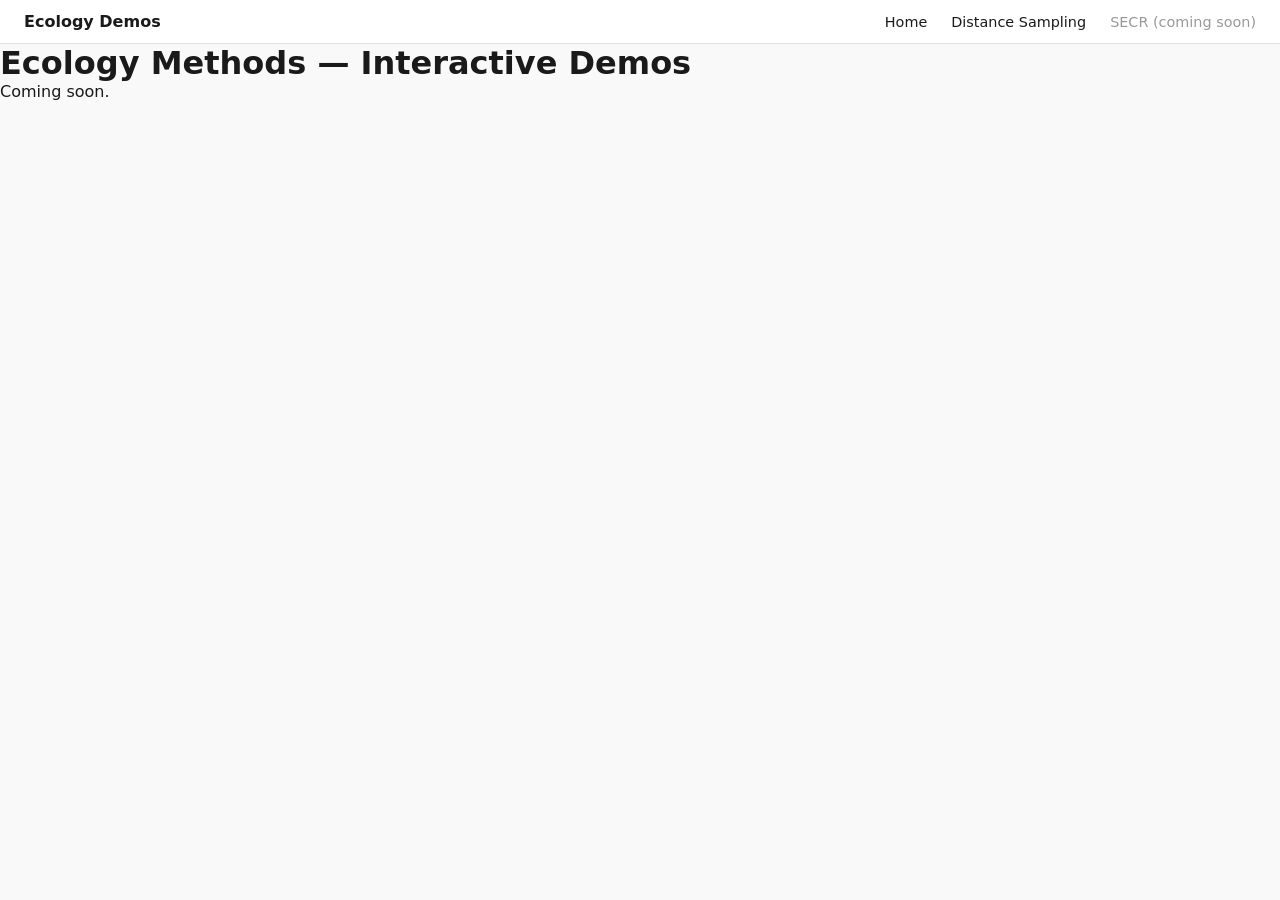
==== index.html @ f552a93b "Scaffold project structure and stub all files - index.html: landing page - ds/index.html + ds/sketch" ====
<!DOCTYPE html>
<html lang="en">
<head>
  <meta charset="UTF-8" />
  <meta name="viewport" content="width=device-width, initial-scale=1.0" />
  <title>Ecology Methods — Interactive Demos</title>
  <link rel="stylesheet" href="style.css" />
</head>
<body>

  <nav class="navbar">
    <span class="nav-title">Ecology Demos</span>
    <a href="/">Home</a>
    <a href="/ecodemos/ds/">Distance Sampling</a>
    <a href="/ecodemos/secr/" class="nav-disabled">SECR (coming soon)</a>
  </nav>

  <main>
    <!-- TODO: landing page content -->
    <!-- - plain-English description of DS and SECR -->
    <!-- - DS/SECR methodological contrast table -->
    <!-- - launch buttons for available modules -->
    <!-- - links to external resources and key papers -->
    <h1>Ecology Methods — Interactive Demos</h1>
    <p>Coming soon.</p>
  </main>

  <!-- no p5 or D3 needed on landing page -->

</body>
</html>
---- style.css ----
/* =============================================
   ecodemos — shared styles
   Used by all pages (landing + modules)
   ============================================= */

*, *::before, *::after {
  box-sizing: border-box;
  margin: 0;
  padding: 0;
}

body {
  font-family: system-ui, sans-serif;
  background: #f9f9f9;
  color: #1a1a1a;
}

/* --- Nav bar --- */
.navbar {
  display: flex;
  align-items: center;
  gap: 1.5rem;
  padding: 0.75rem 1.5rem;
  background: #fff;
  border-bottom: 1px solid #e0e0e0;
}

.nav-title {
  font-weight: 600;
  margin-right: auto;
}

.navbar a {
  text-decoration: none;
  color: #1a1a1a;
  font-size: 0.9rem;
}

.navbar a:hover {
  text-decoration: underline;
}

.nav-disabled {
  color: #999 !important;
  pointer-events: none;
}

/* --- Module layout --- */
.module-layout {
  display: grid;
  grid-template-rows: auto 1fr;
  grid-template-columns: 1fr 320px;
  grid-template-areas:
    "sim     controls"
    "analytics analytics";
  height: calc(100vh - 48px); /* full height minus navbar */
  gap: 1px;
  background: #e0e0e0; /* gap colour */
}

.pane-sim        { grid-area: sim;       background: #fff; overflow: hidden; }
.pane-controls   { grid-area: controls;  background: #fff; overflow-y: auto; padding: 1rem; }
.pane-analytics  { grid-area: analytics; background: #fff; overflow-y: auto; padding: 1rem; }

/* TODO: typography, controls, chart styles go here as we build */
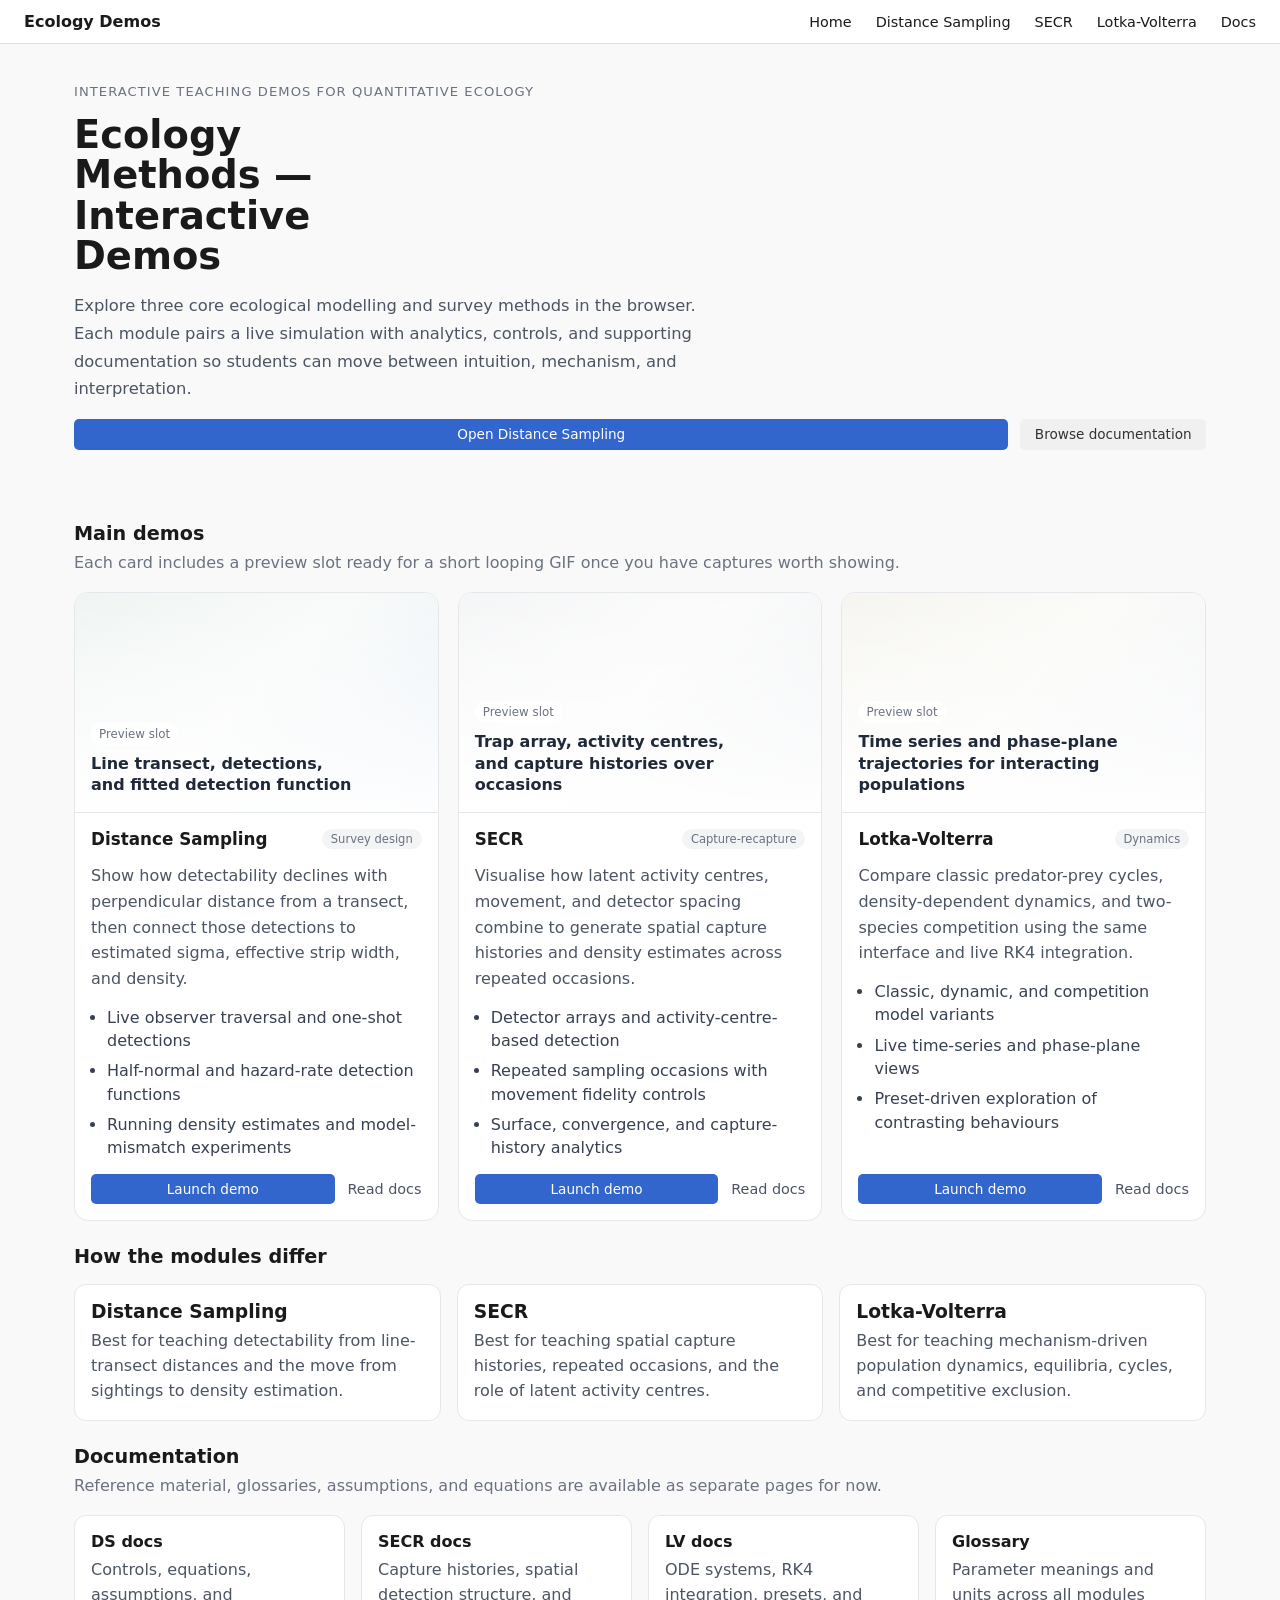
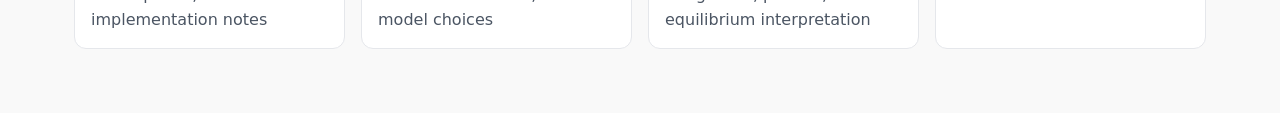
==== commit 059f7c2e: "landing page updates" ====
--- a/index.html
+++ b/index.html
@@ -10,19 +10,159 @@
 
   <nav class="navbar">
     <span class="nav-title">Ecology Demos</span>
-    <a href="/">Home</a>
+    <a href="/ecodemos/">Home</a>
     <a href="/ecodemos/ds/">Distance Sampling</a>
-    <a href="/ecodemos/secr/" class="nav-disabled">SECR (coming soon)</a>
+    <a href="/ecodemos/secr/">SECR</a>
+    <a href="/ecodemos/lv/">Lotka-Volterra</a>
+    <a href="/ecodemos/docs/">Docs</a>
   </nav>
 
-  <main>
-    <!-- TODO: landing page content -->
-    <!-- - plain-English description of DS and SECR -->
-    <!-- - DS/SECR methodological contrast table -->
-    <!-- - launch buttons for available modules -->
-    <!-- - links to external resources and key papers -->
-    <h1>Ecology Methods — Interactive Demos</h1>
-    <p>Coming soon.</p>
+  <main class="landing-page">
+    <section class="landing-hero">
+      <p class="landing-eyebrow">Interactive teaching demos for quantitative ecology</p>
+      <h1>Ecology Methods — Interactive Demos</h1>
+      <p class="landing-intro">
+        Explore three core ecological modelling and survey methods in the browser.
+        Each module pairs a live simulation with analytics, controls, and supporting documentation
+        so students can move between intuition, mechanism, and interpretation.
+      </p>
+      <div class="landing-actions">
+        <a class="btn-primary landing-button" href="/ecodemos/ds/">Open Distance Sampling</a>
+        <a class="btn-secondary landing-button" href="/ecodemos/docs/">Browse documentation</a>
+      </div>
+    </section>
+
+    <section class="landing-section">
+      <div class="landing-section-heading">
+        <h2>Main demos</h2>
+        <p>Each card includes a preview slot ready for a short looping GIF once you have captures worth showing.</p>
+      </div>
+
+      <div class="demo-grid">
+        <article class="demo-card">
+          <a class="demo-card-preview demo-card-preview--ds" href="/ecodemos/ds/" aria-label="Open Distance Sampling demo">
+            <span class="demo-card-preview-label">Preview slot</span>
+            <strong>Line transect, detections, and fitted detection function</strong>
+          </a>
+          <div class="demo-card-body">
+            <div class="demo-card-header">
+              <h3>Distance Sampling</h3>
+              <span class="demo-card-tag">Survey design</span>
+            </div>
+            <p>
+              Show how detectability declines with perpendicular distance from a transect,
+              then connect those detections to estimated sigma, effective strip width, and density.
+            </p>
+            <ul class="demo-card-points">
+              <li>Live observer traversal and one-shot detections</li>
+              <li>Half-normal and hazard-rate detection functions</li>
+              <li>Running density estimates and model-mismatch experiments</li>
+            </ul>
+            <div class="demo-card-actions">
+              <a class="btn-primary landing-button" href="/ecodemos/ds/">Launch demo</a>
+              <a class="demo-card-link" href="/ecodemos/docs/ds.md">Read docs</a>
+            </div>
+          </div>
+        </article>
+
+        <article class="demo-card">
+          <a class="demo-card-preview demo-card-preview--secr" href="/ecodemos/secr/" aria-label="Open SECR demo">
+            <span class="demo-card-preview-label">Preview slot</span>
+            <strong>Trap array, activity centres, and capture histories over occasions</strong>
+          </a>
+          <div class="demo-card-body">
+            <div class="demo-card-header">
+              <h3>SECR</h3>
+              <span class="demo-card-tag">Capture-recapture</span>
+            </div>
+            <p>
+              Visualise how latent activity centres, movement, and detector spacing combine to generate
+              spatial capture histories and density estimates across repeated occasions.
+            </p>
+            <ul class="demo-card-points">
+              <li>Detector arrays and activity-centre-based detection</li>
+              <li>Repeated sampling occasions with movement fidelity controls</li>
+              <li>Surface, convergence, and capture-history analytics</li>
+            </ul>
+            <div class="demo-card-actions">
+              <a class="btn-primary landing-button" href="/ecodemos/secr/">Launch demo</a>
+              <a class="demo-card-link" href="/ecodemos/docs/secr.md">Read docs</a>
+            </div>
+          </div>
+        </article>
+
+        <article class="demo-card">
+          <a class="demo-card-preview demo-card-preview--lv" href="/ecodemos/lv/" aria-label="Open Lotka-Volterra demo">
+            <span class="demo-card-preview-label">Preview slot</span>
+            <strong>Time series and phase-plane trajectories for interacting populations</strong>
+          </a>
+          <div class="demo-card-body">
+            <div class="demo-card-header">
+              <h3>Lotka-Volterra</h3>
+              <span class="demo-card-tag">Dynamics</span>
+            </div>
+            <p>
+              Compare classic predator-prey cycles, density-dependent dynamics, and two-species competition
+              using the same interface and live RK4 integration.
+            </p>
+            <ul class="demo-card-points">
+              <li>Classic, dynamic, and competition model variants</li>
+              <li>Live time-series and phase-plane views</li>
+              <li>Preset-driven exploration of contrasting behaviours</li>
+            </ul>
+            <div class="demo-card-actions">
+              <a class="btn-primary landing-button" href="/ecodemos/lv/">Launch demo</a>
+              <a class="demo-card-link" href="/ecodemos/docs/lv.md">Read docs</a>
+            </div>
+          </div>
+        </article>
+      </div>
+    </section>
+
+    <section class="landing-section landing-section--compact">
+      <div class="landing-section-heading">
+        <h2>How the modules differ</h2>
+      </div>
+      <div class="compare-grid" role="list">
+        <article class="compare-card" role="listitem">
+          <h3>Distance Sampling</h3>
+          <p>Best for teaching detectability from line-transect distances and the move from sightings to density estimation.</p>
+        </article>
+        <article class="compare-card" role="listitem">
+          <h3>SECR</h3>
+          <p>Best for teaching spatial capture histories, repeated occasions, and the role of latent activity centres.</p>
+        </article>
+        <article class="compare-card" role="listitem">
+          <h3>Lotka-Volterra</h3>
+          <p>Best for teaching mechanism-driven population dynamics, equilibria, cycles, and competitive exclusion.</p>
+        </article>
+      </div>
+    </section>
+
+    <section class="landing-section landing-section--compact">
+      <div class="landing-section-heading">
+        <h2>Documentation</h2>
+        <p>Reference material, glossaries, assumptions, and equations are available as separate pages for now.</p>
+      </div>
+      <div class="docs-link-row">
+        <a class="docs-link-card" href="/ecodemos/docs/ds.md">
+          <strong>DS docs</strong>
+          <span>Controls, equations, assumptions, and implementation notes</span>
+        </a>
+        <a class="docs-link-card" href="/ecodemos/docs/secr.md">
+          <strong>SECR docs</strong>
+          <span>Capture histories, spatial detection structure, and model choices</span>
+        </a>
+        <a class="docs-link-card" href="/ecodemos/docs/lv.md">
+          <strong>LV docs</strong>
+          <span>ODE systems, RK4 integration, presets, and equilibrium interpretation</span>
+        </a>
+        <a class="docs-link-card" href="/ecodemos/docs/glossary.md">
+          <strong>Glossary</strong>
+          <span>Parameter meanings and units across all modules</span>
+        </a>
+      </div>
+    </section>
   </main>
 
   <!-- no p5 or D3 needed on landing page -->
--- a/style.css
+++ b/style.css
@@ -15,6 +15,10 @@
   color: #1a1a1a;
 }
 
+a {
+  color: inherit;
+}
+
 /* --- Nav bar --- */
 .navbar {
   display: flex;
@@ -45,10 +49,241 @@
   pointer-events: none;
 }
 
+/* --- Landing page --- */
+.landing-page {
+  max-width: 1180px;
+  margin: 0 auto;
+  padding: 2.5rem 1.5rem 4rem;
+}
+
+.landing-hero {
+  display: flex;
+  flex-direction: column;
+  gap: 1rem;
+  padding: 0 0 2.5rem;
+}
+
+.landing-eyebrow {
+  font-size: 0.82rem;
+  letter-spacing: 0.08em;
+  text-transform: uppercase;
+  color: #6b7280;
+}
+
+.landing-hero h1 {
+  font-size: clamp(2.1rem, 3vw, 3.3rem);
+  line-height: 1.05;
+  max-width: 12ch;
+}
+
+.landing-intro {
+  max-width: 62ch;
+  font-size: 1.02rem;
+  line-height: 1.7;
+  color: #4b5563;
+}
+
+.landing-actions {
+  display: flex;
+  flex-wrap: wrap;
+  gap: 0.75rem;
+  align-items: center;
+}
+
+.landing-button {
+  display: inline-flex;
+  align-items: center;
+  justify-content: center;
+  text-decoration: none;
+}
+
+.landing-section {
+  padding-top: 2rem;
+}
+
+.landing-section--compact {
+  padding-top: 1.5rem;
+}
+
+.landing-section-heading {
+  display: flex;
+  flex-direction: column;
+  gap: 0.35rem;
+  margin-bottom: 1rem;
+}
+
+.landing-section-heading h2 {
+  font-size: 1.2rem;
+}
+
+.landing-section-heading p {
+  color: #6b7280;
+  line-height: 1.6;
+}
+
+.demo-grid {
+  display: grid;
+  grid-template-columns: repeat(3, minmax(0, 1fr));
+  gap: 1.2rem;
+}
+
+.demo-card {
+  display: flex;
+  flex-direction: column;
+  background: #fff;
+  border: 1px solid #e5e7eb;
+  border-radius: 14px;
+  overflow: hidden;
+  min-width: 0;
+}
+
+.demo-card-preview {
+  display: flex;
+  flex-direction: column;
+  justify-content: flex-end;
+  gap: 0.5rem;
+  min-height: 220px;
+  padding: 1rem;
+  text-decoration: none;
+  border-bottom: 1px solid #e5e7eb;
+  background-image:
+    linear-gradient(180deg, rgba(255, 255, 255, 0.1), rgba(255, 255, 255, 0.92)),
+    linear-gradient(135deg, #f5f5f5, #ececec 55%, #f7f7f7);
+}
+
+.demo-card-preview--ds {
+  background-image:
+    linear-gradient(180deg, rgba(255, 255, 255, 0.08), rgba(255, 255, 255, 0.94)),
+    linear-gradient(135deg, #edf4f1, #f8faf9 48%, #e6eef7);
+}
+
+.demo-card-preview--secr {
+  background-image:
+    linear-gradient(180deg, rgba(255, 255, 255, 0.08), rgba(255, 255, 255, 0.94)),
+    linear-gradient(135deg, #f4f5f6, #fbfbfb 48%, #eceff2);
+}
+
+.demo-card-preview--lv {
+  background-image:
+    linear-gradient(180deg, rgba(255, 255, 255, 0.08), rgba(255, 255, 255, 0.94)),
+    linear-gradient(135deg, #f5f4ef, #fafaf7 48%, #f0f2f7);
+}
+
+.demo-card-preview-label {
+  align-self: flex-start;
+  padding: 0.25rem 0.5rem;
+  border-radius: 999px;
+  background: rgba(255, 255, 255, 0.9);
+  font-size: 0.74rem;
+  color: #6b7280;
+}
+
+.demo-card-preview strong {
+  max-width: 24ch;
+  font-size: 1rem;
+  line-height: 1.35;
+  color: #1f2937;
+}
+
+.demo-card-body {
+  display: flex;
+  flex: 1;
+  flex-direction: column;
+  gap: 0.9rem;
+  padding: 1rem;
+}
+
+.demo-card-header {
+  display: flex;
+  align-items: center;
+  justify-content: space-between;
+  gap: 0.75rem;
+}
+
+.demo-card-header h3 {
+  font-size: 1.05rem;
+}
+
+.demo-card-tag {
+  padding: 0.2rem 0.55rem;
+  border-radius: 999px;
+  background: #f3f4f6;
+  font-size: 0.72rem;
+  color: #6b7280;
+  white-space: nowrap;
+}
+
+.demo-card-body p {
+  line-height: 1.6;
+  color: #4b5563;
+}
+
+.demo-card-points {
+  display: grid;
+  gap: 0.45rem;
+  padding-left: 1rem;
+  color: #374151;
+}
+
+.demo-card-points li {
+  line-height: 1.45;
+}
+
+.demo-card-actions {
+  display: flex;
+  align-items: center;
+  gap: 0.8rem;
+  margin-top: auto;
+}
+
+.demo-card-link {
+  font-size: 0.9rem;
+  color: #4b5563;
+  text-decoration: none;
+}
+
+.demo-card-link:hover {
+  text-decoration: underline;
+}
+
+.compare-grid,
+.docs-link-row {
+  display: grid;
+  grid-template-columns: repeat(3, minmax(0, 1fr));
+  gap: 1rem;
+}
+
+.docs-link-row {
+  grid-template-columns: repeat(4, minmax(0, 1fr));
+}
+
+.compare-card,
+.docs-link-card {
+  display: flex;
+  flex-direction: column;
+  gap: 0.45rem;
+  padding: 1rem;
+  background: #fff;
+  border: 1px solid #e5e7eb;
+  border-radius: 12px;
+  text-decoration: none;
+}
+
+.compare-card p,
+.docs-link-card span {
+  color: #4b5563;
+  line-height: 1.55;
+}
+
+.docs-link-card:hover {
+  border-color: #cfd5dd;
+  background: #fcfcfc;
+}
+
 /* --- Module layout --- */
 .module-layout {
   display: grid;
-  grid-template-rows: auto 1fr;
+  grid-template-rows: 40vh 1fr;
   grid-template-columns: 1fr 320px;
   grid-template-areas:
     "sim     controls"
@@ -58,8 +293,537 @@
   background: #e0e0e0; /* gap colour */
 }
 
-.pane-sim        { grid-area: sim;       background: #fff; overflow: hidden; }
+.pane-sim        { grid-area: sim;       background: #fff; overflow: hidden; position: relative; padding: 0 0.75rem; }
 .pane-controls   { grid-area: controls;  background: #fff; overflow-y: auto; padding: 1rem; }
-.pane-analytics  { grid-area: analytics; background: #fff; overflow-y: auto; padding: 1rem; }
-
-/* TODO: typography, controls, chart styles go here as we build */
+.pane-analytics  { grid-area: analytics; background: #fff; overflow: hidden; padding: 0.75rem 1rem; }
+
+/* --- Analytics panels --- */
+.analytics-panels {
+  display: flex;
+  gap: 1rem;
+  height: 100%;
+}
+
+.analytics-panel {
+  display: flex;
+  flex-direction: column;
+  min-width: 0;
+}
+
+.panel-detection-fn { flex: 2; }
+.panel-estimates    { flex: 0 0 150px; }
+.panel-dhat         { flex: 1.2; }
+
+.panel-lv-timeseries { flex: 2.1; }
+.panel-lv-estimates  { flex: 0 0 190px; }
+.panel-lv-phase      { flex: 1.2; }
+
+.lv-sim-readout {
+  position: absolute;
+  top: 0.75rem;
+  left: 1rem;
+  right: 1rem;
+  display: flex;
+  gap: 1.2rem;
+  align-items: center;
+  justify-content: flex-start;
+  font-size: 0.82rem;
+  color: #444;
+  z-index: 5;
+}
+
+.lv-sim-readout strong {
+  color: #1f1f1f;
+  font-variant-numeric: tabular-nums;
+}
+
+.lv-main-chart-wrap {
+  position: absolute;
+  top: 2.3rem;
+  left: 0.75rem;
+  right: 0.75rem;
+  bottom: 1.9rem;
+  display: flex;
+  flex-direction: column;
+  min-height: 0;
+}
+
+.lv-autopause-hint {
+  position: absolute;
+  left: 1rem;
+  right: 1rem;
+  bottom: 0.45rem;
+  font-size: 0.74rem;
+  color: #8a5a00;
+}
+
+/* LV layout: give simulation + controls more vertical room than analytics */
+.module-layout--lv {
+  grid-template-rows: minmax(430px, 62vh) minmax(220px, 1fr);
+}
+
+.module-layout--lv .pane-controls {
+  padding-top: 0.8rem;
+  padding-bottom: 0.8rem;
+}
+
+.module-layout--lv .pane-analytics {
+  padding-top: 0.55rem;
+  padding-bottom: 0.55rem;
+}
+
+.module-layout--lv .panel-lv-phase {
+  flex: 1;
+  max-width: 420px;
+}
+
+.module-layout--lv .panel-lv-estimates {
+  flex: 0 0 210px;
+}
+
+@media (max-height: 760px) {
+  .module-layout--lv {
+    grid-template-rows: minmax(360px, 58vh) minmax(200px, 1fr);
+  }
+}
+
+/* ─── SECR module overrides ─────────────────────────────────────────────────── */
+
+/*
+ * SECR layout — two zones:
+ *
+ *  TOP (viewport height, no scroll):
+ *  ┌─────────────────────────┬──────────────────┐
+ *  │                         │  controls        │ flex-grow (scrollable)
+ *  │   sim (square, full     ├──────────────────┤
+ *  │        viewport height) │  estimates       │ fixed height
+ *  └─────────────────────────┴──────────────────┘
+ *
+ *  BELOW (scroll down to view, full width):
+ *  ┌──────────────┬──────────────────────────────┐
+ *  │ surface      │  D̂ convergence (1fr)         │ fixed row height
+ *  └──────────────┴──────────────────────────────┘
+ *  ┌─────────────────────────────────────────────┐
+ *  │  capture history (full width)               │
+ *  └─────────────────────────────────────────────┘
+ */
+
+/* Single-row grid: sim left, right column fills remainder */
+.module-layout--secr {
+  grid-template-rows: 1fr;
+  grid-template-columns: calc(100vh - 48px) 1fr;
+  grid-template-areas: "sim right";
+}
+
+/* Right column: controls scrolls, estimates pinned at bottom */
+.module-layout--secr .pane-right {
+  grid-area: right;
+  display: flex;
+  flex-direction: column;
+  background: #fff;
+  overflow: hidden;
+  border-left: 1px solid #e0e0e0;
+}
+
+.module-layout--secr .pane-controls {
+  flex: 1;
+  min-height: 0;
+  overflow-y: auto;
+}
+
+/* Estimates panel — pinned below controls in the right column */
+.pane-secr-estimates {
+  flex-shrink: 0;
+  padding: 0.75rem 1rem;
+  border-top: 1px solid #e0e0e0;
+  background: #fff;
+}
+
+/* ── Analytics section (below the fold, normal document flow) ─────────────── */
+
+.secr-analytics {
+  display: flex;
+  flex-direction: column;
+  gap: 1px;
+  background: #e0e0e0; /* gap colour between panels */
+}
+
+/* D̂ convergence — full width */
+.pane-dhat {
+  display: flex;
+  flex-direction: column;
+  background: #fff;
+  padding: 0.5rem 0.75rem;
+  height: 280px;
+  overflow: hidden;
+}
+
+/* Capture history — full width, fixed height, chart scrolls in both axes */
+.pane-captures {
+  display: flex;
+  flex-direction: column;
+  background: #fff;
+  padding: 0.5rem 0.75rem;
+  height: 280px;
+}
+
+.pane-captures .chart-area {
+  overflow: auto;
+}
+
+/* Detection surface — absolute overlay in bottom-left of sim pane */
+.surface-overlay {
+  position: absolute;
+  bottom: 0.75rem;
+  left: 0.75rem;
+  width: 345px;
+  height: 375px;
+  background: rgba(255, 255, 255, 0.72);
+  border: 1px solid #d0d0dc;
+  border-radius: 6px;
+  padding: 0.4rem 0.5rem 0.3rem;
+  z-index: 10;
+  display: flex;
+  flex-direction: column;
+}
+
+.surface-overlay .chart-area {
+  flex: 1;
+  min-height: 0;
+}
+
+.panel-title {
+  font-size: 0.78rem;
+  font-weight: 600;
+  text-transform: uppercase;
+  letter-spacing: 0.05em;
+  color: #666;
+  margin-bottom: 0.15rem;
+  flex-shrink: 0;
+}
+
+.panel-subtitle {
+  font-size: 0.68rem;
+  font-weight: 400;
+  color: #bbb;
+  margin-bottom: 0.3rem;
+  flex-shrink: 0;
+}
+
+/* Advanced disclosure section */
+.controls-advanced {
+  padding-top: 0.1rem;
+}
+
+.controls-advanced-summary {
+  font-size: 0.8rem;
+  color: #888;
+  cursor: pointer;
+  list-style: none;         /* hide default triangle */
+  display: flex;
+  align-items: center;
+  gap: 0.3rem;
+  user-select: none;
+}
+
+.controls-advanced-summary::-webkit-details-marker { display: none; }
+
+.controls-advanced-summary::before {
+  content: '▸';
+  font-size: 0.7rem;
+  transition: transform 0.15s;
+}
+
+details[open] .controls-advanced-summary::before {
+  transform: rotate(90deg);
+}
+
+.controls-advanced-body {
+  margin-top: 0.6rem;
+}
+
+.chart-area {
+  flex: 1;
+  min-height: 0;  /* required for flex children to shrink */
+}
+
+/* D3 chart shared styles */
+.axis text        { font-size: 11px; fill: #555; }
+.axis path,
+.axis line        { stroke: #ccc; }
+.chart-label      { font-size: 11px; fill: #555; }
+
+/* --- Estimates strip --- */
+.estimates-list {
+  display: grid;
+  grid-template-columns: auto 1fr;
+  gap: 0.3rem 0.6rem;
+  font-size: 0.82rem;
+  align-content: start;
+}
+
+.estimates-list dt { color: #777; white-space: nowrap; }
+.estimates-list dd { font-weight: 600; font-variant-numeric: tabular-nums; }
+
+/* True value row — muted to distinguish from estimates */
+.estimates-list dt.true-row { color: #b04040; }
+.estimates-list dd.true-row { color: #b04040; font-weight: 500; }
+
+/* Input parameter rows — blue, matches theoretical curve */
+.estimates-list dt.input-row { color: #2255cc; }
+.estimates-list dd.input-row { color: #2255cc; font-weight: 500; }
+
+/* MLE / estimate rows — pink, matches MLE dashed curve */
+.estimates-list dt.mle-row { color: #cc44aa; }
+.estimates-list dd.mle-row { color: #cc44aa; font-weight: 600; }
+
+.estimates-list dt.estimate-row { color: #2a7a2a; }
+.estimates-list dd.estimate-row { color: #2a7a2a; font-weight: 600; }
+
+/* --- Controls pane --- */
+.controls-section {
+  display: flex;
+  flex-direction: column;
+  gap: 0.6rem;
+}
+
+.playback-row {
+  display: flex;
+  gap: 0.5rem;
+}
+
+.speed-row {
+  display: flex;
+  align-items: center;
+  gap: 0.5rem;
+}
+
+.control-label {
+  font-size: 0.8rem;
+  color: #777;
+  white-space: nowrap;
+}
+
+.controls-divider {
+  border-top: 1px solid #eee;
+  margin: 0.75rem 0;
+}
+
+/* Buttons */
+.btn-primary, .btn-secondary {
+  border: none;
+  border-radius: 5px;
+  padding: 0.45rem 0.9rem;
+  font-size: 0.85rem;
+  cursor: pointer;
+  font-family: inherit;
+}
+
+.btn-primary {
+  background: #3366cc;
+  color: #fff;
+  flex: 1;
+}
+
+.btn-primary:hover  { background: #2255bb; }
+
+.btn-secondary {
+  background: #f0f0f0;
+  color: #333;
+}
+
+.btn-secondary:hover { background: #e0e0e0; }
+
+/* Speed button group */
+.btn-group {
+  display: flex;
+  border: 1px solid #ddd;
+  border-radius: 5px;
+  overflow: hidden;
+}
+
+.btn-speed {
+  border: none;
+  background: #fff;
+  padding: 0.3rem 0.6rem;
+  font-size: 0.78rem;
+  cursor: pointer;
+  font-family: inherit;
+  color: #555;
+  border-right: 1px solid #ddd;
+}
+
+.btn-speed:last-child { border-right: none; }
+.btn-speed:hover      { background: #f5f5f5; }
+.btn-speed.active     { background: #3366cc; color: #fff; }
+
+.placeholder {
+  font-size: 0.85rem;
+  color: #999;
+  line-height: 1.9;
+}
+
+/* Seed controls */
+.seed-row {
+  display: flex;
+  align-items: center;
+  gap: 0.5rem;
+}
+
+.seed-input {
+  width: 68px;
+  padding: 0.3rem 0.4rem;
+  border: 1px solid #ddd;
+  border-radius: 4px;
+  font-size: 0.85rem;
+  font-family: inherit;
+  text-align: right;
+  color: #333;
+}
+
+.seed-hint {
+  font-size: 0.75rem;
+  color: #aaa;
+  margin-top: 0.2rem;
+}
+
+kbd {
+  font-size: 0.75rem;
+  background: #f0f0f0;
+  border: 1px solid #ccc;
+  border-radius: 3px;
+  padding: 1px 5px;
+}
+
+/* Remove spinner arrows from seed number input */
+.seed-input::-webkit-outer-spin-button,
+.seed-input::-webkit-inner-spin-button {
+  -webkit-appearance: none;
+  margin: 0;
+}
+.seed-input[type=number] { -moz-appearance: textfield; }
+
+/* Parameter slider rows */
+.slider-row {
+  display: flex;
+  align-items: center;
+  gap: 0.5rem;
+}
+
+/* Checkbox toggle rows */
+.checkbox-row {
+  display: flex;
+  align-items: center;
+  gap: 0.5rem;
+  cursor: pointer;
+  font-size: 0.82rem;
+  color: #444;
+  margin-bottom: 0.15rem;
+}
+
+.checkbox-row input[type="checkbox"] {
+  width: 14px;
+  height: 14px;
+  flex-shrink: 0;
+  cursor: pointer;
+}
+
+/* Detection function selector rows */
+.select-row {
+  display: flex;
+  align-items: center;
+  gap: 0.5rem;
+  margin-bottom: 0.3rem;
+}
+
+.fn-select {
+  flex: 1;
+  font-size: 0.82rem;
+  padding: 0.2rem 0.3rem;
+  border: 1px solid #ccc;
+  border-radius: 4px;
+  background: #fff;
+  cursor: pointer;
+}
+
+.mismatch-warning {
+  font-size: 0.75rem;
+  color: #b05000;
+  margin: 0.2rem 0 0;
+  padding: 0.25rem 0.4rem;
+  background: #fff8ee;
+  border-left: 3px solid #e08000;
+  border-radius: 0 3px 3px 0;
+}
+
+.slider-label {
+  min-width: 44px;
+}
+
+.param-slider {
+  flex: 1;
+  min-width: 0;
+  accent-color: #3366cc;
+  cursor: pointer;
+}
+
+.slider-value {
+  font-size: 0.78rem;
+  color: #555;
+  font-variant-numeric: tabular-nums;
+  white-space: nowrap;
+  min-width: 52px;
+  text-align: right;
+}
+
+/* Reset-to-defaults button — full width, sits at the bottom of the Advanced section */
+.btn-reset-defaults {
+  width: 100%;
+  margin-top: 0.3rem;
+  font-size: 0.8rem;
+}
+
+.checkbox-row {
+  display: flex;
+  align-items: center;
+  gap: 0.5rem;
+}
+
+.btn-clear-ghosts {
+  width: 100%;
+  margin-top: 0.3rem;
+  font-size: 0.8rem;
+}
+
+@media (max-width: 1080px) {
+  .demo-grid,
+  .compare-grid,
+  .docs-link-row {
+    grid-template-columns: repeat(2, minmax(0, 1fr));
+  }
+}
+
+@media (max-width: 720px) {
+  .navbar {
+    flex-wrap: wrap;
+    row-gap: 0.6rem;
+  }
+
+  .landing-page {
+    padding: 1.6rem 1rem 3rem;
+  }
+
+  .landing-hero h1 {
+    max-width: none;
+  }
+
+  .demo-grid,
+  .compare-grid,
+  .docs-link-row {
+    grid-template-columns: 1fr;
+  }
+
+  .demo-card-actions {
+    flex-wrap: wrap;
+  }
+}
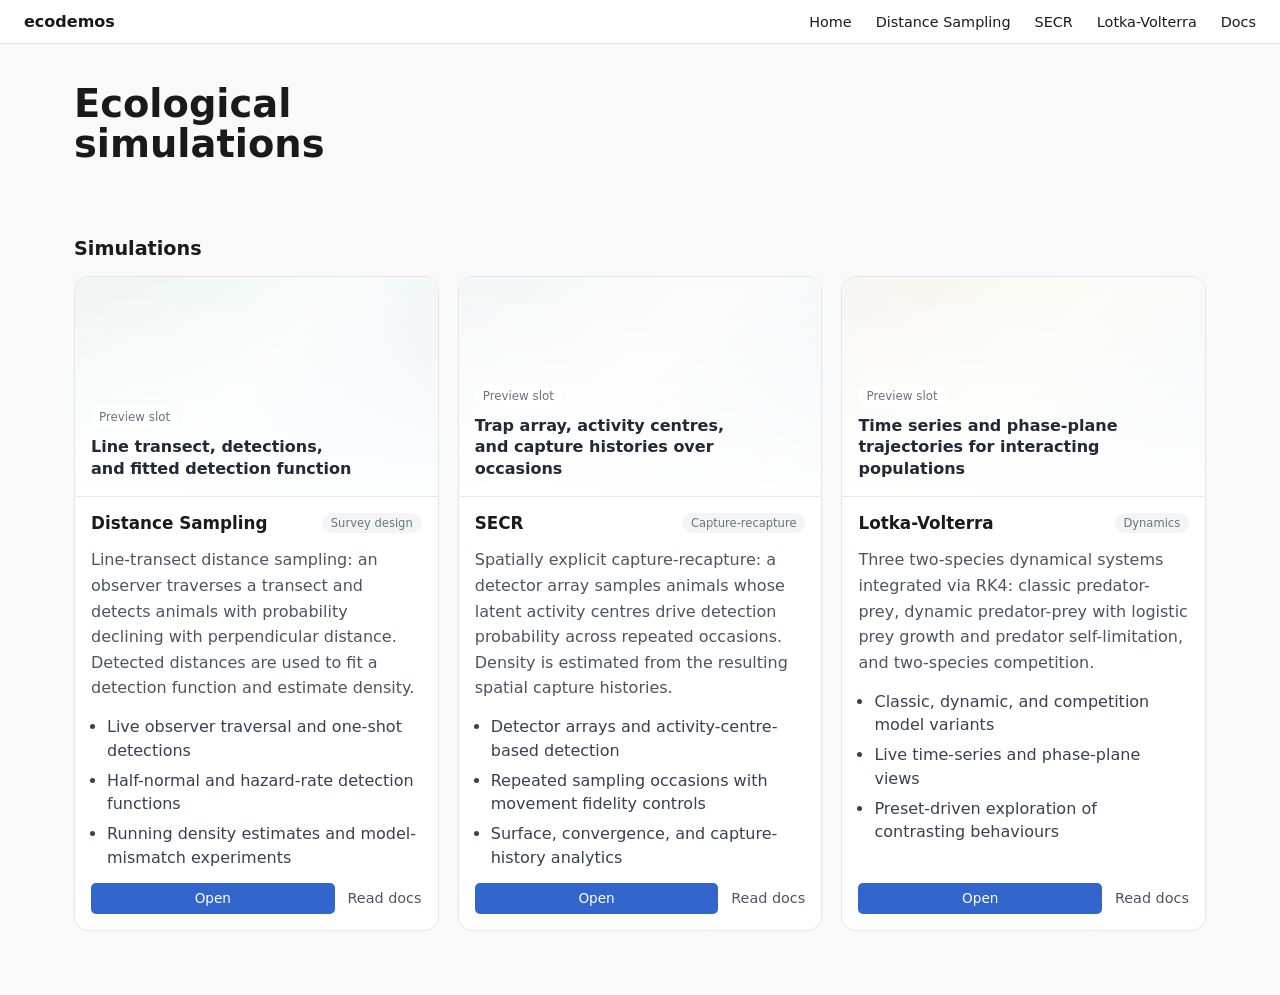
==== commit e64f7166: "switching from md to qmd (quarto)" ====
--- a/index.html
+++ b/index.html
@@ -3,13 +3,13 @@
 <head>
   <meta charset="UTF-8" />
   <meta name="viewport" content="width=device-width, initial-scale=1.0" />
-  <title>Ecology Methods — Interactive Demos</title>
+  <title>Ecological Simulations</title>
   <link rel="stylesheet" href="style.css" />
 </head>
 <body>
 
   <nav class="navbar">
-    <span class="nav-title">Ecology Demos</span>
+    <span class="nav-title">ecodemos</span>
     <a href="/ecodemos/">Home</a>
     <a href="/ecodemos/ds/">Distance Sampling</a>
     <a href="/ecodemos/secr/">SECR</a>
@@ -19,28 +19,17 @@
 
   <main class="landing-page">
     <section class="landing-hero">
-      <p class="landing-eyebrow">Interactive teaching demos for quantitative ecology</p>
-      <h1>Ecology Methods — Interactive Demos</h1>
-      <p class="landing-intro">
-        Explore three core ecological modelling and survey methods in the browser.
-        Each module pairs a live simulation with analytics, controls, and supporting documentation
-        so students can move between intuition, mechanism, and interpretation.
-      </p>
-      <div class="landing-actions">
-        <a class="btn-primary landing-button" href="/ecodemos/ds/">Open Distance Sampling</a>
-        <a class="btn-secondary landing-button" href="/ecodemos/docs/">Browse documentation</a>
-      </div>
+      <h1>Ecological simulations</h1>
     </section>
 
     <section class="landing-section">
       <div class="landing-section-heading">
-        <h2>Main demos</h2>
-        <p>Each card includes a preview slot ready for a short looping GIF once you have captures worth showing.</p>
+        <h2>Simulations</h2>
       </div>
 
       <div class="demo-grid">
         <article class="demo-card">
-          <a class="demo-card-preview demo-card-preview--ds" href="/ecodemos/ds/" aria-label="Open Distance Sampling demo">
+          <a class="demo-card-preview demo-card-preview--ds" href="/ecodemos/ds/" aria-label="Open Distance Sampling simulation">
             <span class="demo-card-preview-label">Preview slot</span>
             <strong>Line transect, detections, and fitted detection function</strong>
           </a>
@@ -50,8 +39,9 @@
               <span class="demo-card-tag">Survey design</span>
             </div>
             <p>
-              Show how detectability declines with perpendicular distance from a transect,
-              then connect those detections to estimated sigma, effective strip width, and density.
+              Line-transect distance sampling: an observer traverses a transect and detects animals
+              with probability declining with perpendicular distance. Detected distances are used to
+              fit a detection function and estimate density.
             </p>
             <ul class="demo-card-points">
               <li>Live observer traversal and one-shot detections</li>
@@ -59,14 +49,14 @@
               <li>Running density estimates and model-mismatch experiments</li>
             </ul>
             <div class="demo-card-actions">
-              <a class="btn-primary landing-button" href="/ecodemos/ds/">Launch demo</a>
-              <a class="demo-card-link" href="/ecodemos/docs/ds.md">Read docs</a>
+              <a class="btn-primary landing-button" href="/ecodemos/ds/">Open</a>
+              <a class="demo-card-link" href="/ecodemos/docs/ds.html">Read docs</a>
             </div>
           </div>
         </article>
 
         <article class="demo-card">
-          <a class="demo-card-preview demo-card-preview--secr" href="/ecodemos/secr/" aria-label="Open SECR demo">
+          <a class="demo-card-preview demo-card-preview--secr" href="/ecodemos/secr/" aria-label="Open SECR simulation">
             <span class="demo-card-preview-label">Preview slot</span>
             <strong>Trap array, activity centres, and capture histories over occasions</strong>
           </a>
@@ -76,8 +66,9 @@
               <span class="demo-card-tag">Capture-recapture</span>
             </div>
             <p>
-              Visualise how latent activity centres, movement, and detector spacing combine to generate
-              spatial capture histories and density estimates across repeated occasions.
+              Spatially explicit capture-recapture: a detector array samples animals whose latent
+              activity centres drive detection probability across repeated occasions. Density is
+              estimated from the resulting spatial capture histories.
             </p>
             <ul class="demo-card-points">
               <li>Detector arrays and activity-centre-based detection</li>
@@ -85,14 +76,14 @@
               <li>Surface, convergence, and capture-history analytics</li>
             </ul>
             <div class="demo-card-actions">
-              <a class="btn-primary landing-button" href="/ecodemos/secr/">Launch demo</a>
-              <a class="demo-card-link" href="/ecodemos/docs/secr.md">Read docs</a>
+              <a class="btn-primary landing-button" href="/ecodemos/secr/">Open</a>
+              <a class="demo-card-link" href="/ecodemos/docs/secr.html">Read docs</a>
             </div>
           </div>
         </article>
 
         <article class="demo-card">
-          <a class="demo-card-preview demo-card-preview--lv" href="/ecodemos/lv/" aria-label="Open Lotka-Volterra demo">
+          <a class="demo-card-preview demo-card-preview--lv" href="/ecodemos/lv/" aria-label="Open Lotka-Volterra simulation">
             <span class="demo-card-preview-label">Preview slot</span>
             <strong>Time series and phase-plane trajectories for interacting populations</strong>
           </a>
@@ -102,8 +93,9 @@
               <span class="demo-card-tag">Dynamics</span>
             </div>
             <p>
-              Compare classic predator-prey cycles, density-dependent dynamics, and two-species competition
-              using the same interface and live RK4 integration.
+              Three two-species dynamical systems integrated via RK4: classic predator-prey,
+              dynamic predator-prey with logistic prey growth and predator self-limitation,
+              and two-species competition.
             </p>
             <ul class="demo-card-points">
               <li>Classic, dynamic, and competition model variants</li>
@@ -111,56 +103,11 @@
               <li>Preset-driven exploration of contrasting behaviours</li>
             </ul>
             <div class="demo-card-actions">
-              <a class="btn-primary landing-button" href="/ecodemos/lv/">Launch demo</a>
-              <a class="demo-card-link" href="/ecodemos/docs/lv.md">Read docs</a>
+              <a class="btn-primary landing-button" href="/ecodemos/lv/">Open</a>
+              <a class="demo-card-link" href="/ecodemos/docs/lv.html">Read docs</a>
             </div>
           </div>
         </article>
-      </div>
-    </section>
-
-    <section class="landing-section landing-section--compact">
-      <div class="landing-section-heading">
-        <h2>How the modules differ</h2>
-      </div>
-      <div class="compare-grid" role="list">
-        <article class="compare-card" role="listitem">
-          <h3>Distance Sampling</h3>
-          <p>Best for teaching detectability from line-transect distances and the move from sightings to density estimation.</p>
-        </article>
-        <article class="compare-card" role="listitem">
-          <h3>SECR</h3>
-          <p>Best for teaching spatial capture histories, repeated occasions, and the role of latent activity centres.</p>
-        </article>
-        <article class="compare-card" role="listitem">
-          <h3>Lotka-Volterra</h3>
-          <p>Best for teaching mechanism-driven population dynamics, equilibria, cycles, and competitive exclusion.</p>
-        </article>
-      </div>
-    </section>
-
-    <section class="landing-section landing-section--compact">
-      <div class="landing-section-heading">
-        <h2>Documentation</h2>
-        <p>Reference material, glossaries, assumptions, and equations are available as separate pages for now.</p>
-      </div>
-      <div class="docs-link-row">
-        <a class="docs-link-card" href="/ecodemos/docs/ds.md">
-          <strong>DS docs</strong>
-          <span>Controls, equations, assumptions, and implementation notes</span>
-        </a>
-        <a class="docs-link-card" href="/ecodemos/docs/secr.md">
-          <strong>SECR docs</strong>
-          <span>Capture histories, spatial detection structure, and model choices</span>
-        </a>
-        <a class="docs-link-card" href="/ecodemos/docs/lv.md">
-          <strong>LV docs</strong>
-          <span>ODE systems, RK4 integration, presets, and equilibrium interpretation</span>
-        </a>
-        <a class="docs-link-card" href="/ecodemos/docs/glossary.md">
-          <strong>Glossary</strong>
-          <span>Parameter meanings and units across all modules</span>
-        </a>
       </div>
     </section>
   </main>
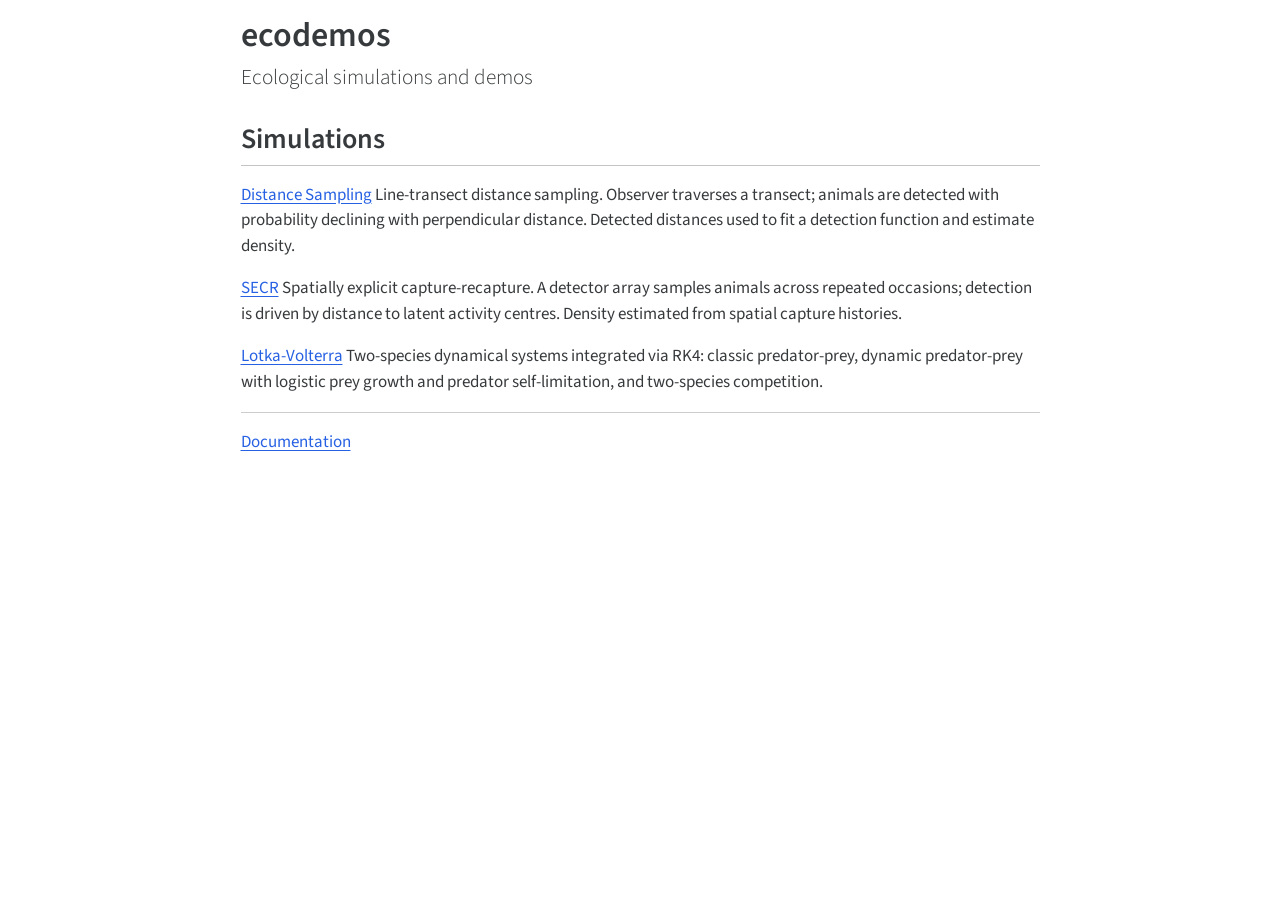
==== commit 7e2ff44c: "documentation update" ====
--- a/index.html
+++ b/index.html
@@ -1,118 +1,499 @@
 <!DOCTYPE html>
-<html lang="en">
-<head>
-  <meta charset="UTF-8" />
-  <meta name="viewport" content="width=device-width, initial-scale=1.0" />
-  <title>Ecological Simulations</title>
-  <link rel="stylesheet" href="style.css" />
+<html xmlns="http://www.w3.org/1999/xhtml" lang="en" xml:lang="en"><head>
+
+<meta charset="utf-8">
+<meta name="generator" content="quarto-1.6.40">
+
+<meta name="viewport" content="width=device-width, initial-scale=1.0, user-scalable=yes">
+
+
+<title>ecodemos</title>
+<style>
+code{white-space: pre-wrap;}
+span.smallcaps{font-variant: small-caps;}
+div.columns{display: flex; gap: min(4vw, 1.5em);}
+div.column{flex: auto; overflow-x: auto;}
+div.hanging-indent{margin-left: 1.5em; text-indent: -1.5em;}
+ul.task-list{list-style: none;}
+ul.task-list li input[type="checkbox"] {
+  width: 0.8em;
+  margin: 0 0.8em 0.2em -1em; /* quarto-specific, see https://github.com/quarto-dev/quarto-cli/issues/4556 */ 
+  vertical-align: middle;
+}
+</style>
+
+
+<script src="index_files/libs/clipboard/clipboard.min.js"></script>
+<script src="index_files/libs/quarto-html/quarto.js"></script>
+<script src="index_files/libs/quarto-html/popper.min.js"></script>
+<script src="index_files/libs/quarto-html/tippy.umd.min.js"></script>
+<script src="index_files/libs/quarto-html/anchor.min.js"></script>
+<link href="index_files/libs/quarto-html/tippy.css" rel="stylesheet">
+<link href="index_files/libs/quarto-html/quarto-syntax-highlighting-549806ee2085284f45b00abea8c6df48.css" rel="stylesheet" id="quarto-text-highlighting-styles">
+<script src="index_files/libs/bootstrap/bootstrap.min.js"></script>
+<link href="index_files/libs/bootstrap/bootstrap-icons.css" rel="stylesheet">
+<link href="index_files/libs/bootstrap/bootstrap-81e35ebdb4125010edbabe6010586085.min.css" rel="stylesheet" append-hash="true" id="quarto-bootstrap" data-mode="light">
+
+
 </head>
-<body>
-
-  <nav class="navbar">
-    <span class="nav-title">ecodemos</span>
-    <a href="/ecodemos/">Home</a>
-    <a href="/ecodemos/ds/">Distance Sampling</a>
-    <a href="/ecodemos/secr/">SECR</a>
-    <a href="/ecodemos/lv/">Lotka-Volterra</a>
-    <a href="/ecodemos/docs/">Docs</a>
-  </nav>
-
-  <main class="landing-page">
-    <section class="landing-hero">
-      <h1>Ecological simulations</h1>
-    </section>
-
-    <section class="landing-section">
-      <div class="landing-section-heading">
-        <h2>Simulations</h2>
-      </div>
-
-      <div class="demo-grid">
-        <article class="demo-card">
-          <a class="demo-card-preview demo-card-preview--ds" href="/ecodemos/ds/" aria-label="Open Distance Sampling simulation">
-            <span class="demo-card-preview-label">Preview slot</span>
-            <strong>Line transect, detections, and fitted detection function</strong>
-          </a>
-          <div class="demo-card-body">
-            <div class="demo-card-header">
-              <h3>Distance Sampling</h3>
-              <span class="demo-card-tag">Survey design</span>
-            </div>
-            <p>
-              Line-transect distance sampling: an observer traverses a transect and detects animals
-              with probability declining with perpendicular distance. Detected distances are used to
-              fit a detection function and estimate density.
-            </p>
-            <ul class="demo-card-points">
-              <li>Live observer traversal and one-shot detections</li>
-              <li>Half-normal and hazard-rate detection functions</li>
-              <li>Running density estimates and model-mismatch experiments</li>
-            </ul>
-            <div class="demo-card-actions">
-              <a class="btn-primary landing-button" href="/ecodemos/ds/">Open</a>
-              <a class="demo-card-link" href="/ecodemos/docs/ds.html">Read docs</a>
-            </div>
-          </div>
-        </article>
-
-        <article class="demo-card">
-          <a class="demo-card-preview demo-card-preview--secr" href="/ecodemos/secr/" aria-label="Open SECR simulation">
-            <span class="demo-card-preview-label">Preview slot</span>
-            <strong>Trap array, activity centres, and capture histories over occasions</strong>
-          </a>
-          <div class="demo-card-body">
-            <div class="demo-card-header">
-              <h3>SECR</h3>
-              <span class="demo-card-tag">Capture-recapture</span>
-            </div>
-            <p>
-              Spatially explicit capture-recapture: a detector array samples animals whose latent
-              activity centres drive detection probability across repeated occasions. Density is
-              estimated from the resulting spatial capture histories.
-            </p>
-            <ul class="demo-card-points">
-              <li>Detector arrays and activity-centre-based detection</li>
-              <li>Repeated sampling occasions with movement fidelity controls</li>
-              <li>Surface, convergence, and capture-history analytics</li>
-            </ul>
-            <div class="demo-card-actions">
-              <a class="btn-primary landing-button" href="/ecodemos/secr/">Open</a>
-              <a class="demo-card-link" href="/ecodemos/docs/secr.html">Read docs</a>
-            </div>
-          </div>
-        </article>
-
-        <article class="demo-card">
-          <a class="demo-card-preview demo-card-preview--lv" href="/ecodemos/lv/" aria-label="Open Lotka-Volterra simulation">
-            <span class="demo-card-preview-label">Preview slot</span>
-            <strong>Time series and phase-plane trajectories for interacting populations</strong>
-          </a>
-          <div class="demo-card-body">
-            <div class="demo-card-header">
-              <h3>Lotka-Volterra</h3>
-              <span class="demo-card-tag">Dynamics</span>
-            </div>
-            <p>
-              Three two-species dynamical systems integrated via RK4: classic predator-prey,
-              dynamic predator-prey with logistic prey growth and predator self-limitation,
-              and two-species competition.
-            </p>
-            <ul class="demo-card-points">
-              <li>Classic, dynamic, and competition model variants</li>
-              <li>Live time-series and phase-plane views</li>
-              <li>Preset-driven exploration of contrasting behaviours</li>
-            </ul>
-            <div class="demo-card-actions">
-              <a class="btn-primary landing-button" href="/ecodemos/lv/">Open</a>
-              <a class="demo-card-link" href="/ecodemos/docs/lv.html">Read docs</a>
-            </div>
-          </div>
-        </article>
-      </div>
-    </section>
-  </main>
-
-  <!-- no p5 or D3 needed on landing page -->
-
-</body>
-</html>
+
+<body class="fullcontent">
+
+<div id="quarto-content" class="page-columns page-rows-contents page-layout-article">
+
+<main class="content" id="quarto-document-content">
+
+<header id="title-block-header" class="quarto-title-block default">
+<div class="quarto-title">
+<h1 class="title">ecodemos</h1>
+<p class="subtitle lead">Ecological simulations and demos</p>
+</div>
+
+
+
+<div class="quarto-title-meta">
+
+    
+  
+    
+  </div>
+  
+
+
+</header>
+
+
+<section id="simulations" class="level2">
+<h2 class="anchored" data-anchor-id="simulations">Simulations</h2>
+<p><strong><a href="./ecodemos/ds/">Distance Sampling</a></strong> Line-transect distance sampling. Observer traverses a transect; animals are detected with probability declining with perpendicular distance. Detected distances used to fit a detection function and estimate density.</p>
+<p><strong><a href="./ecodemos/secr/">SECR</a></strong> Spatially explicit capture-recapture. A detector array samples animals across repeated occasions; detection is driven by distance to latent activity centres. Density estimated from spatial capture histories.</p>
+<p><strong><a href="./ecodemos/lv/">Lotka-Volterra</a></strong> Two-species dynamical systems integrated via RK4: classic predator-prey, dynamic predator-prey with logistic prey growth and predator self-limitation, and two-species competition.</p>
+<hr>
+<p><a href="./ecodemos/docs/">Documentation</a></p>
+</section>
+
+</main>
+<!-- /main column -->
+<script id="quarto-html-after-body" type="application/javascript">
+window.document.addEventListener("DOMContentLoaded", function (event) {
+  const toggleBodyColorMode = (bsSheetEl) => {
+    const mode = bsSheetEl.getAttribute("data-mode");
+    const bodyEl = window.document.querySelector("body");
+    if (mode === "dark") {
+      bodyEl.classList.add("quarto-dark");
+      bodyEl.classList.remove("quarto-light");
+    } else {
+      bodyEl.classList.add("quarto-light");
+      bodyEl.classList.remove("quarto-dark");
+    }
+  }
+  const toggleBodyColorPrimary = () => {
+    const bsSheetEl = window.document.querySelector("link#quarto-bootstrap");
+    if (bsSheetEl) {
+      toggleBodyColorMode(bsSheetEl);
+    }
+  }
+  toggleBodyColorPrimary();  
+  const icon = "";
+  const anchorJS = new window.AnchorJS();
+  anchorJS.options = {
+    placement: 'right',
+    icon: icon
+  };
+  anchorJS.add('.anchored');
+  const isCodeAnnotation = (el) => {
+    for (const clz of el.classList) {
+      if (clz.startsWith('code-annotation-')) {                     
+        return true;
+      }
+    }
+    return false;
+  }
+  const onCopySuccess = function(e) {
+    // button target
+    const button = e.trigger;
+    // don't keep focus
+    button.blur();
+    // flash "checked"
+    button.classList.add('code-copy-button-checked');
+    var currentTitle = button.getAttribute("title");
+    button.setAttribute("title", "Copied!");
+    let tooltip;
+    if (window.bootstrap) {
+      button.setAttribute("data-bs-toggle", "tooltip");
+      button.setAttribute("data-bs-placement", "left");
+      button.setAttribute("data-bs-title", "Copied!");
+      tooltip = new bootstrap.Tooltip(button, 
+        { trigger: "manual", 
+          customClass: "code-copy-button-tooltip",
+          offset: [0, -8]});
+      tooltip.show();    
+    }
+    setTimeout(function() {
+      if (tooltip) {
+        tooltip.hide();
+        button.removeAttribute("data-bs-title");
+        button.removeAttribute("data-bs-toggle");
+        button.removeAttribute("data-bs-placement");
+      }
+      button.setAttribute("title", currentTitle);
+      button.classList.remove('code-copy-button-checked');
+    }, 1000);
+    // clear code selection
+    e.clearSelection();
+  }
+  const getTextToCopy = function(trigger) {
+      const codeEl = trigger.previousElementSibling.cloneNode(true);
+      for (const childEl of codeEl.children) {
+        if (isCodeAnnotation(childEl)) {
+          childEl.remove();
+        }
+      }
+      return codeEl.innerText;
+  }
+  const clipboard = new window.ClipboardJS('.code-copy-button:not([data-in-quarto-modal])', {
+    text: getTextToCopy
+  });
+  clipboard.on('success', onCopySuccess);
+  if (window.document.getElementById('quarto-embedded-source-code-modal')) {
+    const clipboardModal = new window.ClipboardJS('.code-copy-button[data-in-quarto-modal]', {
+      text: getTextToCopy,
+      container: window.document.getElementById('quarto-embedded-source-code-modal')
+    });
+    clipboardModal.on('success', onCopySuccess);
+  }
+    var localhostRegex = new RegExp(/^(?:http|https):\/\/localhost\:?[0-9]*\//);
+    var mailtoRegex = new RegExp(/^mailto:/);
+      var filterRegex = new RegExp('/' + window.location.host + '/');
+    var isInternal = (href) => {
+        return filterRegex.test(href) || localhostRegex.test(href) || mailtoRegex.test(href);
+    }
+    // Inspect non-navigation links and adorn them if external
+ 	var links = window.document.querySelectorAll('a[href]:not(.nav-link):not(.navbar-brand):not(.toc-action):not(.sidebar-link):not(.sidebar-item-toggle):not(.pagination-link):not(.no-external):not([aria-hidden]):not(.dropdown-item):not(.quarto-navigation-tool):not(.about-link)');
+    for (var i=0; i<links.length; i++) {
+      const link = links[i];
+      if (!isInternal(link.href)) {
+        // undo the damage that might have been done by quarto-nav.js in the case of
+        // links that we want to consider external
+        if (link.dataset.originalHref !== undefined) {
+          link.href = link.dataset.originalHref;
+        }
+      }
+    }
+  function tippyHover(el, contentFn, onTriggerFn, onUntriggerFn) {
+    const config = {
+      allowHTML: true,
+      maxWidth: 500,
+      delay: 100,
+      arrow: false,
+      appendTo: function(el) {
+          return el.parentElement;
+      },
+      interactive: true,
+      interactiveBorder: 10,
+      theme: 'quarto',
+      placement: 'bottom-start',
+    };
+    if (contentFn) {
+      config.content = contentFn;
+    }
+    if (onTriggerFn) {
+      config.onTrigger = onTriggerFn;
+    }
+    if (onUntriggerFn) {
+      config.onUntrigger = onUntriggerFn;
+    }
+    window.tippy(el, config); 
+  }
+  const noterefs = window.document.querySelectorAll('a[role="doc-noteref"]');
+  for (var i=0; i<noterefs.length; i++) {
+    const ref = noterefs[i];
+    tippyHover(ref, function() {
+      // use id or data attribute instead here
+      let href = ref.getAttribute('data-footnote-href') || ref.getAttribute('href');
+      try { href = new URL(href).hash; } catch {}
+      const id = href.replace(/^#\/?/, "");
+      const note = window.document.getElementById(id);
+      if (note) {
+        return note.innerHTML;
+      } else {
+        return "";
+      }
+    });
+  }
+  const xrefs = window.document.querySelectorAll('a.quarto-xref');
+  const processXRef = (id, note) => {
+    // Strip column container classes
+    const stripColumnClz = (el) => {
+      el.classList.remove("page-full", "page-columns");
+      if (el.children) {
+        for (const child of el.children) {
+          stripColumnClz(child);
+        }
+      }
+    }
+    stripColumnClz(note)
+    if (id === null || id.startsWith('sec-')) {
+      // Special case sections, only their first couple elements
+      const container = document.createElement("div");
+      if (note.children && note.children.length > 2) {
+        container.appendChild(note.children[0].cloneNode(true));
+        for (let i = 1; i < note.children.length; i++) {
+          const child = note.children[i];
+          if (child.tagName === "P" && child.innerText === "") {
+            continue;
+          } else {
+            container.appendChild(child.cloneNode(true));
+            break;
+          }
+        }
+        if (window.Quarto?.typesetMath) {
+          window.Quarto.typesetMath(container);
+        }
+        return container.innerHTML
+      } else {
+        if (window.Quarto?.typesetMath) {
+          window.Quarto.typesetMath(note);
+        }
+        return note.innerHTML;
+      }
+    } else {
+      // Remove any anchor links if they are present
+      const anchorLink = note.querySelector('a.anchorjs-link');
+      if (anchorLink) {
+        anchorLink.remove();
+      }
+      if (window.Quarto?.typesetMath) {
+        window.Quarto.typesetMath(note);
+      }
+      if (note.classList.contains("callout")) {
+        return note.outerHTML;
+      } else {
+        return note.innerHTML;
+      }
+    }
+  }
+  for (var i=0; i<xrefs.length; i++) {
+    const xref = xrefs[i];
+    tippyHover(xref, undefined, function(instance) {
+      instance.disable();
+      let url = xref.getAttribute('href');
+      let hash = undefined; 
+      if (url.startsWith('#')) {
+        hash = url;
+      } else {
+        try { hash = new URL(url).hash; } catch {}
+      }
+      if (hash) {
+        const id = hash.replace(/^#\/?/, "");
+        const note = window.document.getElementById(id);
+        if (note !== null) {
+          try {
+            const html = processXRef(id, note.cloneNode(true));
+            instance.setContent(html);
+          } finally {
+            instance.enable();
+            instance.show();
+          }
+        } else {
+          // See if we can fetch this
+          fetch(url.split('#')[0])
+          .then(res => res.text())
+          .then(html => {
+            const parser = new DOMParser();
+            const htmlDoc = parser.parseFromString(html, "text/html");
+            const note = htmlDoc.getElementById(id);
+            if (note !== null) {
+              const html = processXRef(id, note);
+              instance.setContent(html);
+            } 
+          }).finally(() => {
+            instance.enable();
+            instance.show();
+          });
+        }
+      } else {
+        // See if we can fetch a full url (with no hash to target)
+        // This is a special case and we should probably do some content thinning / targeting
+        fetch(url)
+        .then(res => res.text())
+        .then(html => {
+          const parser = new DOMParser();
+          const htmlDoc = parser.parseFromString(html, "text/html");
+          const note = htmlDoc.querySelector('main.content');
+          if (note !== null) {
+            // This should only happen for chapter cross references
+            // (since there is no id in the URL)
+            // remove the first header
+            if (note.children.length > 0 && note.children[0].tagName === "HEADER") {
+              note.children[0].remove();
+            }
+            const html = processXRef(null, note);
+            instance.setContent(html);
+          } 
+        }).finally(() => {
+          instance.enable();
+          instance.show();
+        });
+      }
+    }, function(instance) {
+    });
+  }
+      let selectedAnnoteEl;
+      const selectorForAnnotation = ( cell, annotation) => {
+        let cellAttr = 'data-code-cell="' + cell + '"';
+        let lineAttr = 'data-code-annotation="' +  annotation + '"';
+        const selector = 'span[' + cellAttr + '][' + lineAttr + ']';
+        return selector;
+      }
+      const selectCodeLines = (annoteEl) => {
+        const doc = window.document;
+        const targetCell = annoteEl.getAttribute("data-target-cell");
+        const targetAnnotation = annoteEl.getAttribute("data-target-annotation");
+        const annoteSpan = window.document.querySelector(selectorForAnnotation(targetCell, targetAnnotation));
+        const lines = annoteSpan.getAttribute("data-code-lines").split(",");
+        const lineIds = lines.map((line) => {
+          return targetCell + "-" + line;
+        })
+        let top = null;
+        let height = null;
+        let parent = null;
+        if (lineIds.length > 0) {
+            //compute the position of the single el (top and bottom and make a div)
+            const el = window.document.getElementById(lineIds[0]);
+            top = el.offsetTop;
+            height = el.offsetHeight;
+            parent = el.parentElement.parentElement;
+          if (lineIds.length > 1) {
+            const lastEl = window.document.getElementById(lineIds[lineIds.length - 1]);
+            const bottom = lastEl.offsetTop + lastEl.offsetHeight;
+            height = bottom - top;
+          }
+          if (top !== null && height !== null && parent !== null) {
+            // cook up a div (if necessary) and position it 
+            let div = window.document.getElementById("code-annotation-line-highlight");
+            if (div === null) {
+              div = window.document.createElement("div");
+              div.setAttribute("id", "code-annotation-line-highlight");
+              div.style.position = 'absolute';
+              parent.appendChild(div);
+            }
+            div.style.top = top - 2 + "px";
+            div.style.height = height + 4 + "px";
+            div.style.left = 0;
+            let gutterDiv = window.document.getElementById("code-annotation-line-highlight-gutter");
+            if (gutterDiv === null) {
+              gutterDiv = window.document.createElement("div");
+              gutterDiv.setAttribute("id", "code-annotation-line-highlight-gutter");
+              gutterDiv.style.position = 'absolute';
+              const codeCell = window.document.getElementById(targetCell);
+              const gutter = codeCell.querySelector('.code-annotation-gutter');
+              gutter.appendChild(gutterDiv);
+            }
+            gutterDiv.style.top = top - 2 + "px";
+            gutterDiv.style.height = height + 4 + "px";
+          }
+          selectedAnnoteEl = annoteEl;
+        }
+      };
+      const unselectCodeLines = () => {
+        const elementsIds = ["code-annotation-line-highlight", "code-annotation-line-highlight-gutter"];
+        elementsIds.forEach((elId) => {
+          const div = window.document.getElementById(elId);
+          if (div) {
+            div.remove();
+          }
+        });
+        selectedAnnoteEl = undefined;
+      };
+        // Handle positioning of the toggle
+    window.addEventListener(
+      "resize",
+      throttle(() => {
+        elRect = undefined;
+        if (selectedAnnoteEl) {
+          selectCodeLines(selectedAnnoteEl);
+        }
+      }, 10)
+    );
+    function throttle(fn, ms) {
+    let throttle = false;
+    let timer;
+      return (...args) => {
+        if(!throttle) { // first call gets through
+            fn.apply(this, args);
+            throttle = true;
+        } else { // all the others get throttled
+            if(timer) clearTimeout(timer); // cancel #2
+            timer = setTimeout(() => {
+              fn.apply(this, args);
+              timer = throttle = false;
+            }, ms);
+        }
+      };
+    }
+      // Attach click handler to the DT
+      const annoteDls = window.document.querySelectorAll('dt[data-target-cell]');
+      for (const annoteDlNode of annoteDls) {
+        annoteDlNode.addEventListener('click', (event) => {
+          const clickedEl = event.target;
+          if (clickedEl !== selectedAnnoteEl) {
+            unselectCodeLines();
+            const activeEl = window.document.querySelector('dt[data-target-cell].code-annotation-active');
+            if (activeEl) {
+              activeEl.classList.remove('code-annotation-active');
+            }
+            selectCodeLines(clickedEl);
+            clickedEl.classList.add('code-annotation-active');
+          } else {
+            // Unselect the line
+            unselectCodeLines();
+            clickedEl.classList.remove('code-annotation-active');
+          }
+        });
+      }
+  const findCites = (el) => {
+    const parentEl = el.parentElement;
+    if (parentEl) {
+      const cites = parentEl.dataset.cites;
+      if (cites) {
+        return {
+          el,
+          cites: cites.split(' ')
+        };
+      } else {
+        return findCites(el.parentElement)
+      }
+    } else {
+      return undefined;
+    }
+  };
+  var bibliorefs = window.document.querySelectorAll('a[role="doc-biblioref"]');
+  for (var i=0; i<bibliorefs.length; i++) {
+    const ref = bibliorefs[i];
+    const citeInfo = findCites(ref);
+    if (citeInfo) {
+      tippyHover(citeInfo.el, function() {
+        var popup = window.document.createElement('div');
+        citeInfo.cites.forEach(function(cite) {
+          var citeDiv = window.document.createElement('div');
+          citeDiv.classList.add('hanging-indent');
+          citeDiv.classList.add('csl-entry');
+          var biblioDiv = window.document.getElementById('ref-' + cite);
+          if (biblioDiv) {
+            citeDiv.innerHTML = biblioDiv.innerHTML;
+          }
+          popup.appendChild(citeDiv);
+        });
+        return popup.innerHTML;
+      });
+    }
+  }
+});
+</script>
+</div> <!-- /content -->
+
+
+
+
+</body></html>
--- a/index_files/libs/quarto-html/tippy.css
+++ b/index_files/libs/quarto-html/tippy.css
@@ -0,0 +1 @@
+.tippy-box[data-animation=fade][data-state=hidden]{opacity:0}[data-tippy-root]{max-width:calc(100vw - 10px)}.tippy-box{position:relative;background-color:#333;color:#fff;border-radius:4px;font-size:14px;line-height:1.4;white-space:normal;outline:0;transition-property:transform,visibility,opacity}.tippy-box[data-placement^=top]>.tippy-arrow{bottom:0}.tippy-box[data-placement^=top]>.tippy-arrow:before{bottom:-7px;left:0;border-width:8px 8px 0;border-top-color:initial;transform-origin:center top}.tippy-box[data-placement^=bottom]>.tippy-arrow{top:0}.tippy-box[data-placement^=bottom]>.tippy-arrow:before{top:-7px;left:0;border-width:0 8px 8px;border-bottom-color:initial;transform-origin:center bottom}.tippy-box[data-placement^=left]>.tippy-arrow{right:0}.tippy-box[data-placement^=left]>.tippy-arrow:before{border-width:8px 0 8px 8px;border-left-color:initial;right:-7px;transform-origin:center left}.tippy-box[data-placement^=right]>.tippy-arrow{left:0}.tippy-box[data-placement^=right]>.tippy-arrow:before{left:-7px;border-width:8px 8px 8px 0;border-right-color:initial;transform-origin:center right}.tippy-box[data-inertia][data-state=visible]{transition-timing-function:cubic-bezier(.54,1.5,.38,1.11)}.tippy-arrow{width:16px;height:16px;color:#333}.tippy-arrow:before{content:"";position:absolute;border-color:transparent;border-style:solid}.tippy-content{position:relative;padding:5px 9px;z-index:1}
--- a/index_files/libs/quarto-html/quarto-syntax-highlighting-549806ee2085284f45b00abea8c6df48.css
+++ b/index_files/libs/quarto-html/quarto-syntax-highlighting-549806ee2085284f45b00abea8c6df48.css
@@ -0,0 +1,205 @@
+/* quarto syntax highlight colors */
+:root {
+  --quarto-hl-ot-color: #003B4F;
+  --quarto-hl-at-color: #657422;
+  --quarto-hl-ss-color: #20794D;
+  --quarto-hl-an-color: #5E5E5E;
+  --quarto-hl-fu-color: #4758AB;
+  --quarto-hl-st-color: #20794D;
+  --quarto-hl-cf-color: #003B4F;
+  --quarto-hl-op-color: #5E5E5E;
+  --quarto-hl-er-color: #AD0000;
+  --quarto-hl-bn-color: #AD0000;
+  --quarto-hl-al-color: #AD0000;
+  --quarto-hl-va-color: #111111;
+  --quarto-hl-bu-color: inherit;
+  --quarto-hl-ex-color: inherit;
+  --quarto-hl-pp-color: #AD0000;
+  --quarto-hl-in-color: #5E5E5E;
+  --quarto-hl-vs-color: #20794D;
+  --quarto-hl-wa-color: #5E5E5E;
+  --quarto-hl-do-color: #5E5E5E;
+  --quarto-hl-im-color: #00769E;
+  --quarto-hl-ch-color: #20794D;
+  --quarto-hl-dt-color: #AD0000;
+  --quarto-hl-fl-color: #AD0000;
+  --quarto-hl-co-color: #5E5E5E;
+  --quarto-hl-cv-color: #5E5E5E;
+  --quarto-hl-cn-color: #8f5902;
+  --quarto-hl-sc-color: #5E5E5E;
+  --quarto-hl-dv-color: #AD0000;
+  --quarto-hl-kw-color: #003B4F;
+}
+
+/* other quarto variables */
+:root {
+  --quarto-font-monospace: SFMono-Regular, Menlo, Monaco, Consolas, "Liberation Mono", "Courier New", monospace;
+}
+
+pre > code.sourceCode > span {
+  color: #003B4F;
+}
+
+code span {
+  color: #003B4F;
+}
+
+code.sourceCode > span {
+  color: #003B4F;
+}
+
+div.sourceCode,
+div.sourceCode pre.sourceCode {
+  color: #003B4F;
+}
+
+code span.ot {
+  color: #003B4F;
+  font-style: inherit;
+}
+
+code span.at {
+  color: #657422;
+  font-style: inherit;
+}
+
+code span.ss {
+  color: #20794D;
+  font-style: inherit;
+}
+
+code span.an {
+  color: #5E5E5E;
+  font-style: inherit;
+}
+
+code span.fu {
+  color: #4758AB;
+  font-style: inherit;
+}
+
+code span.st {
+  color: #20794D;
+  font-style: inherit;
+}
+
+code span.cf {
+  color: #003B4F;
+  font-weight: bold;
+  font-style: inherit;
+}
+
+code span.op {
+  color: #5E5E5E;
+  font-style: inherit;
+}
+
+code span.er {
+  color: #AD0000;
+  font-style: inherit;
+}
+
+code span.bn {
+  color: #AD0000;
+  font-style: inherit;
+}
+
+code span.al {
+  color: #AD0000;
+  font-style: inherit;
+}
+
+code span.va {
+  color: #111111;
+  font-style: inherit;
+}
+
+code span.bu {
+  font-style: inherit;
+}
+
+code span.ex {
+  font-style: inherit;
+}
+
+code span.pp {
+  color: #AD0000;
+  font-style: inherit;
+}
+
+code span.in {
+  color: #5E5E5E;
+  font-style: inherit;
+}
+
+code span.vs {
+  color: #20794D;
+  font-style: inherit;
+}
+
+code span.wa {
+  color: #5E5E5E;
+  font-style: italic;
+}
+
+code span.do {
+  color: #5E5E5E;
+  font-style: italic;
+}
+
+code span.im {
+  color: #00769E;
+  font-style: inherit;
+}
+
+code span.ch {
+  color: #20794D;
+  font-style: inherit;
+}
+
+code span.dt {
+  color: #AD0000;
+  font-style: inherit;
+}
+
+code span.fl {
+  color: #AD0000;
+  font-style: inherit;
+}
+
+code span.co {
+  color: #5E5E5E;
+  font-style: inherit;
+}
+
+code span.cv {
+  color: #5E5E5E;
+  font-style: italic;
+}
+
+code span.cn {
+  color: #8f5902;
+  font-style: inherit;
+}
+
+code span.sc {
+  color: #5E5E5E;
+  font-style: inherit;
+}
+
+code span.dv {
+  color: #AD0000;
+  font-style: inherit;
+}
+
+code span.kw {
+  color: #003B4F;
+  font-weight: bold;
+  font-style: inherit;
+}
+
+.prevent-inlining {
+  content: "</";
+}
+
+/*# sourceMappingURL=ae99138f4fbc2fb4c9f5e5cd69c22459.css.map */
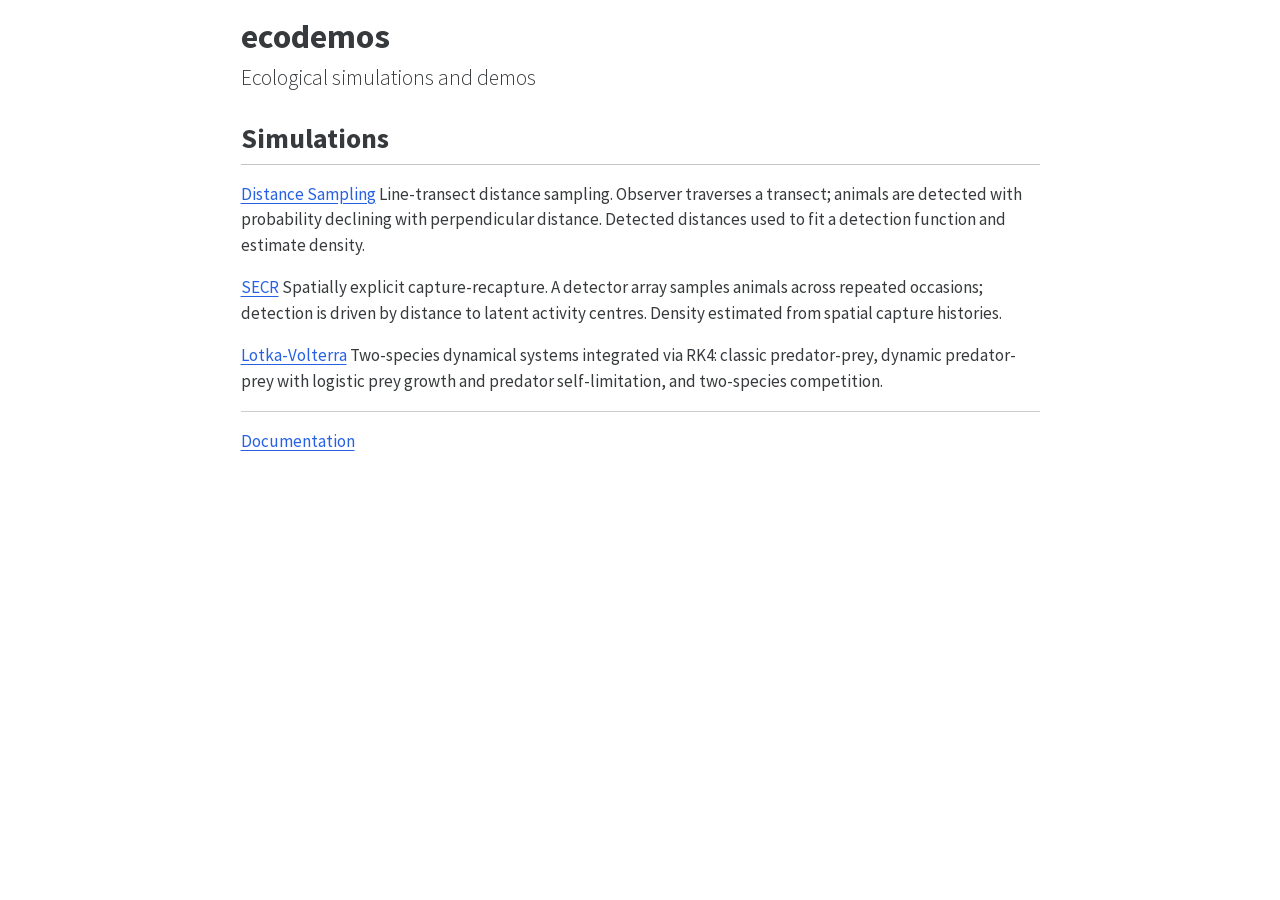
==== commit d29f3583: "documentation update" ====
--- a/index.html
+++ b/index.html
@@ -16,23 +16,3031 @@
 div.hanging-indent{margin-left: 1.5em; text-indent: -1.5em;}
 ul.task-list{list-style: none;}
 ul.task-list li input[type="checkbox"] {
-  width: 0.8em;
-  margin: 0 0.8em 0.2em -1em; /* quarto-specific, see https://github.com/quarto-dev/quarto-cli/issues/4556 */ 
-  vertical-align: middle;
+width: 0.8em;
+margin: 0 0.8em 0.2em -1em;  vertical-align: middle;
 }
 </style>
 
 
-<script src="index_files/libs/clipboard/clipboard.min.js"></script>
-<script src="index_files/libs/quarto-html/quarto.js"></script>
-<script src="index_files/libs/quarto-html/popper.min.js"></script>
-<script src="index_files/libs/quarto-html/tippy.umd.min.js"></script>
-<script src="index_files/libs/quarto-html/anchor.min.js"></script>
-<link href="index_files/libs/quarto-html/tippy.css" rel="stylesheet">
-<link href="index_files/libs/quarto-html/quarto-syntax-highlighting-549806ee2085284f45b00abea8c6df48.css" rel="stylesheet" id="quarto-text-highlighting-styles">
-<script src="index_files/libs/bootstrap/bootstrap.min.js"></script>
-<link href="index_files/libs/bootstrap/bootstrap-icons.css" rel="stylesheet">
-<link href="index_files/libs/bootstrap/bootstrap-81e35ebdb4125010edbabe6010586085.min.css" rel="stylesheet" append-hash="true" id="quarto-bootstrap" data-mode="light">
+<script>/*!
+ * clipboard.js v2.0.11
+ * https://clipboardjs.com/
+ *
+ * Licensed MIT © Zeno Rocha
+ */
+!function(t,e){"object"==typeof exports&&"object"==typeof module?module.exports=e():"function"==typeof define&&define.amd?define([],e):"object"==typeof exports?exports.ClipboardJS=e():t.ClipboardJS=e()}(this,function(){return n={686:function(t,e,n){"use strict";n.d(e,{default:function(){return b}});var e=n(279),i=n.n(e),e=n(370),u=n.n(e),e=n(817),r=n.n(e);function c(t){try{return document.execCommand(t)}catch(t){return}}var a=function(t){t=r()(t);return c("cut"),t};function o(t,e){var n,o,t=(n=t,o="rtl"===document.documentElement.getAttribute("dir"),(t=document.createElement("textarea")).style.fontSize="12pt",t.style.border="0",t.style.padding="0",t.style.margin="0",t.style.position="absolute",t.style[o?"right":"left"]="-9999px",o=window.pageYOffset||document.documentElement.scrollTop,t.style.top="".concat(o,"px"),t.setAttribute("readonly",""),t.value=n,t);return e.container.appendChild(t),e=r()(t),c("copy"),t.remove(),e}var f=function(t){var e=1<arguments.length&&void 0!==arguments[1]?arguments[1]:{container:document.body},n="";return"string"==typeof t?n=o(t,e):t instanceof HTMLInputElement&&!["text","search","url","tel","password"].includes(null==t?void 0:t.type)?n=o(t.value,e):(n=r()(t),c("copy")),n};function l(t){return(l="function"==typeof Symbol&&"symbol"==typeof Symbol.iterator?function(t){return typeof t}:function(t){return t&&"function"==typeof Symbol&&t.constructor===Symbol&&t!==Symbol.prototype?"symbol":typeof t})(t)}var s=function(){var t=0<arguments.length&&void 0!==arguments[0]?arguments[0]:{},e=t.action,n=void 0===e?"copy":e,o=t.container,e=t.target,t=t.text;if("copy"!==n&&"cut"!==n)throw new Error('Invalid "action" value, use either "copy" or "cut"');if(void 0!==e){if(!e||"object"!==l(e)||1!==e.nodeType)throw new Error('Invalid "target" value, use a valid Element');if("copy"===n&&e.hasAttribute("disabled"))throw new Error('Invalid "target" attribute. Please use "readonly" instead of "disabled" attribute');if("cut"===n&&(e.hasAttribute("readonly")||e.hasAttribute("disabled")))throw new Error('Invalid "target" attribute. You can\'t cut text from elements with "readonly" or "disabled" attributes')}return t?f(t,{container:o}):e?"cut"===n?a(e):f(e,{container:o}):void 0};function p(t){return(p="function"==typeof Symbol&&"symbol"==typeof Symbol.iterator?function(t){return typeof t}:function(t){return t&&"function"==typeof Symbol&&t.constructor===Symbol&&t!==Symbol.prototype?"symbol":typeof t})(t)}function d(t,e){for(var n=0;n<e.length;n++){var o=e[n];o.enumerable=o.enumerable||!1,o.configurable=!0,"value"in o&&(o.writable=!0),Object.defineProperty(t,o.key,o)}}function y(t,e){return(y=Object.setPrototypeOf||function(t,e){return t.__proto__=e,t})(t,e)}function h(n){var o=function(){if("undefined"==typeof Reflect||!Reflect.construct)return!1;if(Reflect.construct.sham)return!1;if("function"==typeof Proxy)return!0;try{return Date.prototype.toString.call(Reflect.construct(Date,[],function(){})),!0}catch(t){return!1}}();return function(){var t,e=v(n);return t=o?(t=v(this).constructor,Reflect.construct(e,arguments,t)):e.apply(this,arguments),e=this,!(t=t)||"object"!==p(t)&&"function"!=typeof t?function(t){if(void 0!==t)return t;throw new ReferenceError("this hasn't been initialised - super() hasn't been called")}(e):t}}function v(t){return(v=Object.setPrototypeOf?Object.getPrototypeOf:function(t){return t.__proto__||Object.getPrototypeOf(t)})(t)}function m(t,e){t="data-clipboard-".concat(t);if(e.hasAttribute(t))return e.getAttribute(t)}var b=function(){!function(t,e){if("function"!=typeof e&&null!==e)throw new TypeError("Super expression must either be null or a function");t.prototype=Object.create(e&&e.prototype,{constructor:{value:t,writable:!0,configurable:!0}}),e&&y(t,e)}(r,i());var t,e,n,o=h(r);function r(t,e){var n;return function(t){if(!(t instanceof r))throw new TypeError("Cannot call a class as a function")}(this),(n=o.call(this)).resolveOptions(e),n.listenClick(t),n}return t=r,n=[{key:"copy",value:function(t){var e=1<arguments.length&&void 0!==arguments[1]?arguments[1]:{container:document.body};return f(t,e)}},{key:"cut",value:function(t){return a(t)}},{key:"isSupported",value:function(){var t=0<arguments.length&&void 0!==arguments[0]?arguments[0]:["copy","cut"],t="string"==typeof t?[t]:t,e=!!document.queryCommandSupported;return t.forEach(function(t){e=e&&!!document.queryCommandSupported(t)}),e}}],(e=[{key:"resolveOptions",value:function(){var t=0<arguments.length&&void 0!==arguments[0]?arguments[0]:{};this.action="function"==typeof t.action?t.action:this.defaultAction,this.target="function"==typeof t.target?t.target:this.defaultTarget,this.text="function"==typeof t.text?t.text:this.defaultText,this.container="object"===p(t.container)?t.container:document.body}},{key:"listenClick",value:function(t){var e=this;this.listener=u()(t,"click",function(t){return e.onClick(t)})}},{key:"onClick",value:function(t){var e=t.delegateTarget||t.currentTarget,n=this.action(e)||"copy",t=s({action:n,container:this.container,target:this.target(e),text:this.text(e)});this.emit(t?"success":"error",{action:n,text:t,trigger:e,clearSelection:function(){e&&e.focus(),window.getSelection().removeAllRanges()}})}},{key:"defaultAction",value:function(t){return m("action",t)}},{key:"defaultTarget",value:function(t){t=m("target",t);if(t)return document.querySelector(t)}},{key:"defaultText",value:function(t){return m("text",t)}},{key:"destroy",value:function(){this.listener.destroy()}}])&&d(t.prototype,e),n&&d(t,n),r}()},828:function(t){var e;"undefined"==typeof Element||Element.prototype.matches||((e=Element.prototype).matches=e.matchesSelector||e.mozMatchesSelector||e.msMatchesSelector||e.oMatchesSelector||e.webkitMatchesSelector),t.exports=function(t,e){for(;t&&9!==t.nodeType;){if("function"==typeof t.matches&&t.matches(e))return t;t=t.parentNode}}},438:function(t,e,n){var u=n(828);function i(t,e,n,o,r){var i=function(e,n,t,o){return function(t){t.delegateTarget=u(t.target,n),t.delegateTarget&&o.call(e,t)}}.apply(this,arguments);return t.addEventListener(n,i,r),{destroy:function(){t.removeEventListener(n,i,r)}}}t.exports=function(t,e,n,o,r){return"function"==typeof t.addEventListener?i.apply(null,arguments):"function"==typeof n?i.bind(null,document).apply(null,arguments):("string"==typeof t&&(t=document.querySelectorAll(t)),Array.prototype.map.call(t,function(t){return i(t,e,n,o,r)}))}},879:function(t,n){n.node=function(t){return void 0!==t&&t instanceof HTMLElement&&1===t.nodeType},n.nodeList=function(t){var e=Object.prototype.toString.call(t);return void 0!==t&&("[object NodeList]"===e||"[object HTMLCollection]"===e)&&"length"in t&&(0===t.length||n.node(t[0]))},n.string=function(t){return"string"==typeof t||t instanceof String},n.fn=function(t){return"[object Function]"===Object.prototype.toString.call(t)}},370:function(t,e,n){var f=n(879),l=n(438);t.exports=function(t,e,n){if(!t&&!e&&!n)throw new Error("Missing required arguments");if(!f.string(e))throw new TypeError("Second argument must be a String");if(!f.fn(n))throw new TypeError("Third argument must be a Function");if(f.node(t))return c=e,a=n,(u=t).addEventListener(c,a),{destroy:function(){u.removeEventListener(c,a)}};if(f.nodeList(t))return o=t,r=e,i=n,Array.prototype.forEach.call(o,function(t){t.addEventListener(r,i)}),{destroy:function(){Array.prototype.forEach.call(o,function(t){t.removeEventListener(r,i)})}};if(f.string(t))return t=t,e=e,n=n,l(document.body,t,e,n);throw new TypeError("First argument must be a String, HTMLElement, HTMLCollection, or NodeList");var o,r,i,u,c,a}},817:function(t){t.exports=function(t){var e,n="SELECT"===t.nodeName?(t.focus(),t.value):"INPUT"===t.nodeName||"TEXTAREA"===t.nodeName?((e=t.hasAttribute("readonly"))||t.setAttribute("readonly",""),t.select(),t.setSelectionRange(0,t.value.length),e||t.removeAttribute("readonly"),t.value):(t.hasAttribute("contenteditable")&&t.focus(),n=window.getSelection(),(e=document.createRange()).selectNodeContents(t),n.removeAllRanges(),n.addRange(e),n.toString());return n}},279:function(t){function e(){}e.prototype={on:function(t,e,n){var o=this.e||(this.e={});return(o[t]||(o[t]=[])).push({fn:e,ctx:n}),this},once:function(t,e,n){var o=this;function r(){o.off(t,r),e.apply(n,arguments)}return r._=e,this.on(t,r,n)},emit:function(t){for(var e=[].slice.call(arguments,1),n=((this.e||(this.e={}))[t]||[]).slice(),o=0,r=n.length;o<r;o++)n[o].fn.apply(n[o].ctx,e);return this},off:function(t,e){var n=this.e||(this.e={}),o=n[t],r=[];if(o&&e)for(var i=0,u=o.length;i<u;i++)o[i].fn!==e&&o[i].fn._!==e&&r.push(o[i]);return r.length?n[t]=r:delete n[t],this}},t.exports=e,t.exports.TinyEmitter=e}},r={},o.n=function(t){var e=t&&t.__esModule?function(){return t.default}:function(){return t};return o.d(e,{a:e}),e},o.d=function(t,e){for(var n in e)o.o(e,n)&&!o.o(t,n)&&Object.defineProperty(t,n,{enumerable:!0,get:e[n]})},o.o=function(t,e){return Object.prototype.hasOwnProperty.call(t,e)},o(686).default;function o(t){if(r[t])return r[t].exports;var e=r[t]={exports:{}};return n[t](e,e.exports,o),e.exports}var n,r});</script>
+<script>const sectionChanged = new CustomEvent("quarto-sectionChanged", {
+  detail: {},
+  bubbles: true,
+  cancelable: false,
+  composed: false,
+});
+
+const layoutMarginEls = () => {
+  // Find any conflicting margin elements and add margins to the
+  // top to prevent overlap
+  const marginChildren = window.document.querySelectorAll(
+    ".column-margin.column-container > *, .margin-caption, .aside"
+  );
+
+  let lastBottom = 0;
+  for (const marginChild of marginChildren) {
+    if (marginChild.offsetParent !== null) {
+      // clear the top margin so we recompute it
+      marginChild.style.marginTop = null;
+      const top = marginChild.getBoundingClientRect().top + window.scrollY;
+      if (top < lastBottom) {
+        const marginChildStyle = window.getComputedStyle(marginChild);
+        const marginBottom = parseFloat(marginChildStyle["marginBottom"]);
+        const margin = lastBottom - top + marginBottom;
+        marginChild.style.marginTop = `${margin}px`;
+      }
+      const styles = window.getComputedStyle(marginChild);
+      const marginTop = parseFloat(styles["marginTop"]);
+      lastBottom = top + marginChild.getBoundingClientRect().height + marginTop;
+    }
+  }
+};
+
+window.document.addEventListener("DOMContentLoaded", function (_event) {
+  // Recompute the position of margin elements anytime the body size changes
+  if (window.ResizeObserver) {
+    const resizeObserver = new window.ResizeObserver(
+      throttle(() => {
+        layoutMarginEls();
+        if (
+          window.document.body.getBoundingClientRect().width < 990 &&
+          isReaderMode()
+        ) {
+          quartoToggleReader();
+        }
+      }, 50)
+    );
+    resizeObserver.observe(window.document.body);
+  }
+
+  const tocEl = window.document.querySelector('nav.toc-active[role="doc-toc"]');
+  const sidebarEl = window.document.getElementById("quarto-sidebar");
+  const leftTocEl = window.document.getElementById("quarto-sidebar-toc-left");
+  const marginSidebarEl = window.document.getElementById(
+    "quarto-margin-sidebar"
+  );
+  // function to determine whether the element has a previous sibling that is active
+  const prevSiblingIsActiveLink = (el) => {
+    const sibling = el.previousElementSibling;
+    if (sibling && sibling.tagName === "A") {
+      return sibling.classList.contains("active");
+    } else {
+      return false;
+    }
+  };
+
+  // fire slideEnter for bootstrap tab activations (for htmlwidget resize behavior)
+  function fireSlideEnter(e) {
+    const event = window.document.createEvent("Event");
+    event.initEvent("slideenter", true, true);
+    window.document.dispatchEvent(event);
+  }
+  const tabs = window.document.querySelectorAll('a[data-bs-toggle="tab"]');
+  tabs.forEach((tab) => {
+    tab.addEventListener("shown.bs.tab", fireSlideEnter);
+  });
+
+  // fire slideEnter for tabby tab activations (for htmlwidget resize behavior)
+  document.addEventListener("tabby", fireSlideEnter, false);
+
+  // Track scrolling and mark TOC links as active
+  // get table of contents and sidebar (bail if we don't have at least one)
+  const tocLinks = tocEl
+    ? [...tocEl.querySelectorAll("a[data-scroll-target]")]
+    : [];
+  const makeActive = (link) => tocLinks[link].classList.add("active");
+  const removeActive = (link) => tocLinks[link].classList.remove("active");
+  const removeAllActive = () =>
+    [...Array(tocLinks.length).keys()].forEach((link) => removeActive(link));
+
+  // activate the anchor for a section associated with this TOC entry
+  tocLinks.forEach((link) => {
+    link.addEventListener("click", () => {
+      if (link.href.indexOf("#") !== -1) {
+        const anchor = link.href.split("#")[1];
+        const heading = window.document.querySelector(
+          `[data-anchor-id="${anchor}"]`
+        );
+        if (heading) {
+          // Add the class
+          heading.classList.add("reveal-anchorjs-link");
+
+          // function to show the anchor
+          const handleMouseout = () => {
+            heading.classList.remove("reveal-anchorjs-link");
+            heading.removeEventListener("mouseout", handleMouseout);
+          };
+
+          // add a function to clear the anchor when the user mouses out of it
+          heading.addEventListener("mouseout", handleMouseout);
+        }
+      }
+    });
+  });
+
+  const sections = tocLinks.map((link) => {
+    const target = link.getAttribute("data-scroll-target");
+    if (target.startsWith("#")) {
+      return window.document.getElementById(decodeURI(`${target.slice(1)}`));
+    } else {
+      return window.document.querySelector(decodeURI(`${target}`));
+    }
+  });
+
+  const sectionMargin = 200;
+  let currentActive = 0;
+  // track whether we've initialized state the first time
+  let init = false;
+
+  const updateActiveLink = () => {
+    // The index from bottom to top (e.g. reversed list)
+    let sectionIndex = -1;
+    if (
+      window.innerHeight + window.pageYOffset >=
+      window.document.body.offsetHeight
+    ) {
+      // This is the no-scroll case where last section should be the active one
+      sectionIndex = 0;
+    } else {
+      // This finds the last section visible on screen that should be made active
+      sectionIndex = [...sections].reverse().findIndex((section) => {
+        if (section) {
+          return window.pageYOffset >= section.offsetTop - sectionMargin;
+        } else {
+          return false;
+        }
+      });
+    }
+    if (sectionIndex > -1) {
+      const current = sections.length - sectionIndex - 1;
+      if (current !== currentActive) {
+        removeAllActive();
+        currentActive = current;
+        makeActive(current);
+        if (init) {
+          window.dispatchEvent(sectionChanged);
+        }
+        init = true;
+      }
+    }
+  };
+
+  const inHiddenRegion = (top, bottom, hiddenRegions) => {
+    for (const region of hiddenRegions) {
+      if (top <= region.bottom && bottom >= region.top) {
+        return true;
+      }
+    }
+    return false;
+  };
+
+  const categorySelector = "header.quarto-title-block .quarto-category";
+  const activateCategories = (href) => {
+    // Find any categories
+    // Surround them with a link pointing back to:
+    // #category=Authoring
+    try {
+      const categoryEls = window.document.querySelectorAll(categorySelector);
+      for (const categoryEl of categoryEls) {
+        const categoryText = categoryEl.textContent;
+        if (categoryText) {
+          const link = `${href}#category=${encodeURIComponent(categoryText)}`;
+          const linkEl = window.document.createElement("a");
+          linkEl.setAttribute("href", link);
+          for (const child of categoryEl.childNodes) {
+            linkEl.append(child);
+          }
+          categoryEl.appendChild(linkEl);
+        }
+      }
+    } catch {
+      // Ignore errors
+    }
+  };
+  function hasTitleCategories() {
+    return window.document.querySelector(categorySelector) !== null;
+  }
+
+  function offsetRelativeUrl(url) {
+    const offset = getMeta("quarto:offset");
+    return offset ? offset + url : url;
+  }
+
+  function offsetAbsoluteUrl(url) {
+    const offset = getMeta("quarto:offset");
+    const baseUrl = new URL(offset, window.location);
+
+    const projRelativeUrl = url.replace(baseUrl, "");
+    if (projRelativeUrl.startsWith("/")) {
+      return projRelativeUrl;
+    } else {
+      return "/" + projRelativeUrl;
+    }
+  }
+
+  // read a meta tag value
+  function getMeta(metaName) {
+    const metas = window.document.getElementsByTagName("meta");
+    for (let i = 0; i < metas.length; i++) {
+      if (metas[i].getAttribute("name") === metaName) {
+        return metas[i].getAttribute("content");
+      }
+    }
+    return "";
+  }
+
+  async function findAndActivateCategories() {
+    // Categories search with listing only use path without query
+    const currentPagePath = offsetAbsoluteUrl(
+      window.location.origin + window.location.pathname
+    );
+    const response = await fetch(offsetRelativeUrl("listings.json"));
+    if (response.status == 200) {
+      return response.json().then(function (listingPaths) {
+        const listingHrefs = [];
+        for (const listingPath of listingPaths) {
+          const pathWithoutLeadingSlash = listingPath.listing.substring(1);
+          for (const item of listingPath.items) {
+            if (
+              item === currentPagePath ||
+              item === currentPagePath + "index.html"
+            ) {
+              // Resolve this path against the offset to be sure
+              // we already are using the correct path to the listing
+              // (this adjusts the listing urls to be rooted against
+              // whatever root the page is actually running against)
+              const relative = offsetRelativeUrl(pathWithoutLeadingSlash);
+              const baseUrl = window.location;
+              const resolvedPath = new URL(relative, baseUrl);
+              listingHrefs.push(resolvedPath.pathname);
+              break;
+            }
+          }
+        }
+
+        // Look up the tree for a nearby linting and use that if we find one
+        const nearestListing = findNearestParentListing(
+          offsetAbsoluteUrl(window.location.pathname),
+          listingHrefs
+        );
+        if (nearestListing) {
+          activateCategories(nearestListing);
+        } else {
+          // See if the referrer is a listing page for this item
+          const referredRelativePath = offsetAbsoluteUrl(document.referrer);
+          const referrerListing = listingHrefs.find((listingHref) => {
+            const isListingReferrer =
+              listingHref === referredRelativePath ||
+              listingHref === referredRelativePath + "index.html";
+            return isListingReferrer;
+          });
+
+          if (referrerListing) {
+            // Try to use the referrer if possible
+            activateCategories(referrerListing);
+          } else if (listingHrefs.length > 0) {
+            // Otherwise, just fall back to the first listing
+            activateCategories(listingHrefs[0]);
+          }
+        }
+      });
+    }
+  }
+  if (hasTitleCategories()) {
+    findAndActivateCategories();
+  }
+
+  const findNearestParentListing = (href, listingHrefs) => {
+    if (!href || !listingHrefs) {
+      return undefined;
+    }
+    // Look up the tree for a nearby linting and use that if we find one
+    const relativeParts = href.substring(1).split("/");
+    while (relativeParts.length > 0) {
+      const path = relativeParts.join("/");
+      for (const listingHref of listingHrefs) {
+        if (listingHref.startsWith(path)) {
+          return listingHref;
+        }
+      }
+      relativeParts.pop();
+    }
+
+    return undefined;
+  };
+
+  const manageSidebarVisiblity = (el, placeholderDescriptor) => {
+    let isVisible = true;
+    let elRect;
+
+    return (hiddenRegions) => {
+      if (el === null) {
+        return;
+      }
+
+      // Find the last element of the TOC
+      const lastChildEl = el.lastElementChild;
+
+      if (lastChildEl) {
+        // Converts the sidebar to a menu
+        const convertToMenu = () => {
+          for (const child of el.children) {
+            child.style.opacity = 0;
+            child.style.overflow = "hidden";
+            child.style.pointerEvents = "none";
+          }
+
+          nexttick(() => {
+            const toggleContainer = window.document.createElement("div");
+            toggleContainer.style.width = "100%";
+            toggleContainer.classList.add("zindex-over-content");
+            toggleContainer.classList.add("quarto-sidebar-toggle");
+            toggleContainer.classList.add("headroom-target"); // Marks this to be managed by headeroom
+            toggleContainer.id = placeholderDescriptor.id;
+            toggleContainer.style.position = "fixed";
+
+            const toggleIcon = window.document.createElement("i");
+            toggleIcon.classList.add("quarto-sidebar-toggle-icon");
+            toggleIcon.classList.add("bi");
+            toggleIcon.classList.add("bi-caret-down-fill");
+
+            const toggleTitle = window.document.createElement("div");
+            const titleEl = window.document.body.querySelector(
+              placeholderDescriptor.titleSelector
+            );
+            if (titleEl) {
+              toggleTitle.append(
+                titleEl.textContent || titleEl.innerText,
+                toggleIcon
+              );
+            }
+            toggleTitle.classList.add("zindex-over-content");
+            toggleTitle.classList.add("quarto-sidebar-toggle-title");
+            toggleContainer.append(toggleTitle);
+
+            const toggleContents = window.document.createElement("div");
+            toggleContents.classList = el.classList;
+            toggleContents.classList.add("zindex-over-content");
+            toggleContents.classList.add("quarto-sidebar-toggle-contents");
+            for (const child of el.children) {
+              if (child.id === "toc-title") {
+                continue;
+              }
+
+              const clone = child.cloneNode(true);
+              clone.style.opacity = 1;
+              clone.style.pointerEvents = null;
+              clone.style.display = null;
+              toggleContents.append(clone);
+            }
+            toggleContents.style.height = "0px";
+            const positionToggle = () => {
+              // position the element (top left of parent, same width as parent)
+              if (!elRect) {
+                elRect = el.getBoundingClientRect();
+              }
+              toggleContainer.style.left = `${elRect.left}px`;
+              toggleContainer.style.top = `${elRect.top}px`;
+              toggleContainer.style.width = `${elRect.width}px`;
+            };
+            positionToggle();
+
+            toggleContainer.append(toggleContents);
+            el.parentElement.prepend(toggleContainer);
+
+            // Process clicks
+            let tocShowing = false;
+            // Allow the caller to control whether this is dismissed
+            // when it is clicked (e.g. sidebar navigation supports
+            // opening and closing the nav tree, so don't dismiss on click)
+            const clickEl = placeholderDescriptor.dismissOnClick
+              ? toggleContainer
+              : toggleTitle;
+
+            const closeToggle = () => {
+              if (tocShowing) {
+                toggleContainer.classList.remove("expanded");
+                toggleContents.style.height = "0px";
+                tocShowing = false;
+              }
+            };
+
+            // Get rid of any expanded toggle if the user scrolls
+            window.document.addEventListener(
+              "scroll",
+              throttle(() => {
+                closeToggle();
+              }, 50)
+            );
+
+            // Handle positioning of the toggle
+            window.addEventListener(
+              "resize",
+              throttle(() => {
+                elRect = undefined;
+                positionToggle();
+              }, 50)
+            );
+
+            window.addEventListener("quarto-hrChanged", () => {
+              elRect = undefined;
+            });
+
+            // Process the click
+            clickEl.onclick = () => {
+              if (!tocShowing) {
+                toggleContainer.classList.add("expanded");
+                toggleContents.style.height = null;
+                tocShowing = true;
+              } else {
+                closeToggle();
+              }
+            };
+          });
+        };
+
+        // Converts a sidebar from a menu back to a sidebar
+        const convertToSidebar = () => {
+          for (const child of el.children) {
+            child.style.opacity = 1;
+            child.style.overflow = null;
+            child.style.pointerEvents = null;
+          }
+
+          const placeholderEl = window.document.getElementById(
+            placeholderDescriptor.id
+          );
+          if (placeholderEl) {
+            placeholderEl.remove();
+          }
+
+          el.classList.remove("rollup");
+        };
+
+        if (isReaderMode()) {
+          convertToMenu();
+          isVisible = false;
+        } else {
+          // Find the top and bottom o the element that is being managed
+          const elTop = el.offsetTop;
+          const elBottom =
+            elTop + lastChildEl.offsetTop + lastChildEl.offsetHeight;
+
+          if (!isVisible) {
+            // If the element is current not visible reveal if there are
+            // no conflicts with overlay regions
+            if (!inHiddenRegion(elTop, elBottom, hiddenRegions)) {
+              convertToSidebar();
+              isVisible = true;
+            }
+          } else {
+            // If the element is visible, hide it if it conflicts with overlay regions
+            // and insert a placeholder toggle (or if we're in reader mode)
+            if (inHiddenRegion(elTop, elBottom, hiddenRegions)) {
+              convertToMenu();
+              isVisible = false;
+            }
+          }
+        }
+      }
+    };
+  };
+
+  const tabEls = document.querySelectorAll('a[data-bs-toggle="tab"]');
+  for (const tabEl of tabEls) {
+    const id = tabEl.getAttribute("data-bs-target");
+    if (id) {
+      const columnEl = document.querySelector(
+        `${id} .column-margin, .tabset-margin-content`
+      );
+      if (columnEl)
+        tabEl.addEventListener("shown.bs.tab", function (event) {
+          const el = event.srcElement;
+          if (el) {
+            const visibleCls = `${el.id}-margin-content`;
+            // walk up until we find a parent tabset
+            let panelTabsetEl = el.parentElement;
+            while (panelTabsetEl) {
+              if (panelTabsetEl.classList.contains("panel-tabset")) {
+                break;
+              }
+              panelTabsetEl = panelTabsetEl.parentElement;
+            }
+
+            if (panelTabsetEl) {
+              const prevSib = panelTabsetEl.previousElementSibling;
+              if (
+                prevSib &&
+                prevSib.classList.contains("tabset-margin-container")
+              ) {
+                const childNodes = prevSib.querySelectorAll(
+                  ".tabset-margin-content"
+                );
+                for (const childEl of childNodes) {
+                  if (childEl.classList.contains(visibleCls)) {
+                    childEl.classList.remove("collapse");
+                  } else {
+                    childEl.classList.add("collapse");
+                  }
+                }
+              }
+            }
+          }
+
+          layoutMarginEls();
+        });
+    }
+  }
+
+  // Manage the visibility of the toc and the sidebar
+  const marginScrollVisibility = manageSidebarVisiblity(marginSidebarEl, {
+    id: "quarto-toc-toggle",
+    titleSelector: "#toc-title",
+    dismissOnClick: true,
+  });
+  const sidebarScrollVisiblity = manageSidebarVisiblity(sidebarEl, {
+    id: "quarto-sidebarnav-toggle",
+    titleSelector: ".title",
+    dismissOnClick: false,
+  });
+  let tocLeftScrollVisibility;
+  if (leftTocEl) {
+    tocLeftScrollVisibility = manageSidebarVisiblity(leftTocEl, {
+      id: "quarto-lefttoc-toggle",
+      titleSelector: "#toc-title",
+      dismissOnClick: true,
+    });
+  }
+
+  // Find the first element that uses formatting in special columns
+  const conflictingEls = window.document.body.querySelectorAll(
+    '[class^="column-"], [class*=" column-"], aside, [class*="margin-caption"], [class*=" margin-caption"], [class*="margin-ref"], [class*=" margin-ref"]'
+  );
+
+  // Filter all the possibly conflicting elements into ones
+  // the do conflict on the left or ride side
+  const arrConflictingEls = Array.from(conflictingEls);
+  const leftSideConflictEls = arrConflictingEls.filter((el) => {
+    if (el.tagName === "ASIDE") {
+      return false;
+    }
+    return Array.from(el.classList).find((className) => {
+      return (
+        className !== "column-body" &&
+        className.startsWith("column-") &&
+        !className.endsWith("right") &&
+        !className.endsWith("container") &&
+        className !== "column-margin"
+      );
+    });
+  });
+  const rightSideConflictEls = arrConflictingEls.filter((el) => {
+    if (el.tagName === "ASIDE") {
+      return true;
+    }
+
+    const hasMarginCaption = Array.from(el.classList).find((className) => {
+      return className == "margin-caption";
+    });
+    if (hasMarginCaption) {
+      return true;
+    }
+
+    return Array.from(el.classList).find((className) => {
+      return (
+        className !== "column-body" &&
+        !className.endsWith("container") &&
+        className.startsWith("column-") &&
+        !className.endsWith("left")
+      );
+    });
+  });
+
+  const kOverlapPaddingSize = 10;
+  function toRegions(els) {
+    return els.map((el) => {
+      const boundRect = el.getBoundingClientRect();
+      const top =
+        boundRect.top +
+        document.documentElement.scrollTop -
+        kOverlapPaddingSize;
+      return {
+        top,
+        bottom: top + el.scrollHeight + 2 * kOverlapPaddingSize,
+      };
+    });
+  }
+
+  let hasObserved = false;
+  const visibleItemObserver = (els) => {
+    let visibleElements = [...els];
+    const intersectionObserver = new IntersectionObserver(
+      (entries, _observer) => {
+        entries.forEach((entry) => {
+          if (entry.isIntersecting) {
+            if (visibleElements.indexOf(entry.target) === -1) {
+              visibleElements.push(entry.target);
+            }
+          } else {
+            visibleElements = visibleElements.filter((visibleEntry) => {
+              return visibleEntry !== entry;
+            });
+          }
+        });
+
+        if (!hasObserved) {
+          hideOverlappedSidebars();
+        }
+        hasObserved = true;
+      },
+      {}
+    );
+    els.forEach((el) => {
+      intersectionObserver.observe(el);
+    });
+
+    return {
+      getVisibleEntries: () => {
+        return visibleElements;
+      },
+    };
+  };
+
+  const rightElementObserver = visibleItemObserver(rightSideConflictEls);
+  const leftElementObserver = visibleItemObserver(leftSideConflictEls);
+
+  const hideOverlappedSidebars = () => {
+    marginScrollVisibility(toRegions(rightElementObserver.getVisibleEntries()));
+    sidebarScrollVisiblity(toRegions(leftElementObserver.getVisibleEntries()));
+    if (tocLeftScrollVisibility) {
+      tocLeftScrollVisibility(
+        toRegions(leftElementObserver.getVisibleEntries())
+      );
+    }
+  };
+
+  window.quartoToggleReader = () => {
+    // Applies a slow class (or removes it)
+    // to update the transition speed
+    const slowTransition = (slow) => {
+      const manageTransition = (id, slow) => {
+        const el = document.getElementById(id);
+        if (el) {
+          if (slow) {
+            el.classList.add("slow");
+          } else {
+            el.classList.remove("slow");
+          }
+        }
+      };
+
+      manageTransition("TOC", slow);
+      manageTransition("quarto-sidebar", slow);
+    };
+    const readerMode = !isReaderMode();
+    setReaderModeValue(readerMode);
+
+    // If we're entering reader mode, slow the transition
+    if (readerMode) {
+      slowTransition(readerMode);
+    }
+    highlightReaderToggle(readerMode);
+    hideOverlappedSidebars();
+
+    // If we're exiting reader mode, restore the non-slow transition
+    if (!readerMode) {
+      slowTransition(!readerMode);
+    }
+  };
+
+  const highlightReaderToggle = (readerMode) => {
+    const els = document.querySelectorAll(".quarto-reader-toggle");
+    if (els) {
+      els.forEach((el) => {
+        if (readerMode) {
+          el.classList.add("reader");
+        } else {
+          el.classList.remove("reader");
+        }
+      });
+    }
+  };
+
+  const setReaderModeValue = (val) => {
+    if (window.location.protocol !== "file:") {
+      window.localStorage.setItem("quarto-reader-mode", val);
+    } else {
+      localReaderMode = val;
+    }
+  };
+
+  const isReaderMode = () => {
+    if (window.location.protocol !== "file:") {
+      return window.localStorage.getItem("quarto-reader-mode") === "true";
+    } else {
+      return localReaderMode;
+    }
+  };
+  let localReaderMode = null;
+
+  const tocOpenDepthStr = tocEl?.getAttribute("data-toc-expanded");
+  const tocOpenDepth = tocOpenDepthStr ? Number(tocOpenDepthStr) : 1;
+
+  // Walk the TOC and collapse/expand nodes
+  // Nodes are expanded if:
+  // - they are top level
+  // - they have children that are 'active' links
+  // - they are directly below an link that is 'active'
+  const walk = (el, depth) => {
+    // Tick depth when we enter a UL
+    if (el.tagName === "UL") {
+      depth = depth + 1;
+    }
+
+    // It this is active link
+    let isActiveNode = false;
+    if (el.tagName === "A" && el.classList.contains("active")) {
+      isActiveNode = true;
+    }
+
+    // See if there is an active child to this element
+    let hasActiveChild = false;
+    for (child of el.children) {
+      hasActiveChild = walk(child, depth) || hasActiveChild;
+    }
+
+    // Process the collapse state if this is an UL
+    if (el.tagName === "UL") {
+      if (tocOpenDepth === -1 && depth > 1) {
+        // toc-expand: false
+        el.classList.add("collapse");
+      } else if (
+        depth <= tocOpenDepth ||
+        hasActiveChild ||
+        prevSiblingIsActiveLink(el)
+      ) {
+        el.classList.remove("collapse");
+      } else {
+        el.classList.add("collapse");
+      }
+
+      // untick depth when we leave a UL
+      depth = depth - 1;
+    }
+    return hasActiveChild || isActiveNode;
+  };
+
+  // walk the TOC and expand / collapse any items that should be shown
+  if (tocEl) {
+    updateActiveLink();
+    walk(tocEl, 0);
+  }
+
+  // Throttle the scroll event and walk peridiocally
+  window.document.addEventListener(
+    "scroll",
+    throttle(() => {
+      if (tocEl) {
+        updateActiveLink();
+        walk(tocEl, 0);
+      }
+      if (!isReaderMode()) {
+        hideOverlappedSidebars();
+      }
+    }, 5)
+  );
+  window.addEventListener(
+    "resize",
+    throttle(() => {
+      if (tocEl) {
+        updateActiveLink();
+        walk(tocEl, 0);
+      }
+      if (!isReaderMode()) {
+        hideOverlappedSidebars();
+      }
+    }, 10)
+  );
+  hideOverlappedSidebars();
+  highlightReaderToggle(isReaderMode());
+});
+
+// grouped tabsets
+window.addEventListener("pageshow", (_event) => {
+  function getTabSettings() {
+    const data = localStorage.getItem("quarto-persistent-tabsets-data");
+    if (!data) {
+      localStorage.setItem("quarto-persistent-tabsets-data", "{}");
+      return {};
+    }
+    if (data) {
+      return JSON.parse(data);
+    }
+  }
+
+  function setTabSettings(data) {
+    localStorage.setItem(
+      "quarto-persistent-tabsets-data",
+      JSON.stringify(data)
+    );
+  }
+
+  function setTabState(groupName, groupValue) {
+    const data = getTabSettings();
+    data[groupName] = groupValue;
+    setTabSettings(data);
+  }
+
+  function toggleTab(tab, active) {
+    const tabPanelId = tab.getAttribute("aria-controls");
+    const tabPanel = document.getElementById(tabPanelId);
+    if (active) {
+      tab.classList.add("active");
+      tabPanel.classList.add("active");
+    } else {
+      tab.classList.remove("active");
+      tabPanel.classList.remove("active");
+    }
+  }
+
+  function toggleAll(selectedGroup, selectorsToSync) {
+    for (const [thisGroup, tabs] of Object.entries(selectorsToSync)) {
+      const active = selectedGroup === thisGroup;
+      for (const tab of tabs) {
+        toggleTab(tab, active);
+      }
+    }
+  }
+
+  function findSelectorsToSyncByLanguage() {
+    const result = {};
+    const tabs = Array.from(
+      document.querySelectorAll(`div[data-group] a[id^='tabset-']`)
+    );
+    for (const item of tabs) {
+      const div = item.parentElement.parentElement.parentElement;
+      const group = div.getAttribute("data-group");
+      if (!result[group]) {
+        result[group] = {};
+      }
+      const selectorsToSync = result[group];
+      const value = item.innerHTML;
+      if (!selectorsToSync[value]) {
+        selectorsToSync[value] = [];
+      }
+      selectorsToSync[value].push(item);
+    }
+    return result;
+  }
+
+  function setupSelectorSync() {
+    const selectorsToSync = findSelectorsToSyncByLanguage();
+    Object.entries(selectorsToSync).forEach(([group, tabSetsByValue]) => {
+      Object.entries(tabSetsByValue).forEach(([value, items]) => {
+        items.forEach((item) => {
+          item.addEventListener("click", (_event) => {
+            setTabState(group, value);
+            toggleAll(value, selectorsToSync[group]);
+          });
+        });
+      });
+    });
+    return selectorsToSync;
+  }
+
+  const selectorsToSync = setupSelectorSync();
+  for (const [group, selectedName] of Object.entries(getTabSettings())) {
+    const selectors = selectorsToSync[group];
+    // it's possible that stale state gives us empty selections, so we explicitly check here.
+    if (selectors) {
+      toggleAll(selectedName, selectors);
+    }
+  }
+});
+
+function throttle(func, wait) {
+  let waiting = false;
+  return function () {
+    if (!waiting) {
+      func.apply(this, arguments);
+      waiting = true;
+      setTimeout(function () {
+        waiting = false;
+      }, wait);
+    }
+  };
+}
+
+function nexttick(func) {
+  return setTimeout(func, 0);
+}
+</script>
+<script>/**
+ * @popperjs/core v2.11.7 - MIT License
+ */
+
+!function(e,t){"object"==typeof exports&&"undefined"!=typeof module?t(exports):"function"==typeof define&&define.amd?define(["exports"],t):t((e="undefined"!=typeof globalThis?globalThis:e||self).Popper={})}(this,(function(e){"use strict";function t(e){if(null==e)return window;if("[object Window]"!==e.toString()){var t=e.ownerDocument;return t&&t.defaultView||window}return e}function n(e){return e instanceof t(e).Element||e instanceof Element}function r(e){return e instanceof t(e).HTMLElement||e instanceof HTMLElement}function o(e){return"undefined"!=typeof ShadowRoot&&(e instanceof t(e).ShadowRoot||e instanceof ShadowRoot)}var i=Math.max,a=Math.min,s=Math.round;function f(){var e=navigator.userAgentData;return null!=e&&e.brands&&Array.isArray(e.brands)?e.brands.map((function(e){return e.brand+"/"+e.version})).join(" "):navigator.userAgent}function c(){return!/^((?!chrome|android).)*safari/i.test(f())}function p(e,o,i){void 0===o&&(o=!1),void 0===i&&(i=!1);var a=e.getBoundingClientRect(),f=1,p=1;o&&r(e)&&(f=e.offsetWidth>0&&s(a.width)/e.offsetWidth||1,p=e.offsetHeight>0&&s(a.height)/e.offsetHeight||1);var u=(n(e)?t(e):window).visualViewport,l=!c()&&i,d=(a.left+(l&&u?u.offsetLeft:0))/f,h=(a.top+(l&&u?u.offsetTop:0))/p,m=a.width/f,v=a.height/p;return{width:m,height:v,top:h,right:d+m,bottom:h+v,left:d,x:d,y:h}}function u(e){var n=t(e);return{scrollLeft:n.pageXOffset,scrollTop:n.pageYOffset}}function l(e){return e?(e.nodeName||"").toLowerCase():null}function d(e){return((n(e)?e.ownerDocument:e.document)||window.document).documentElement}function h(e){return p(d(e)).left+u(e).scrollLeft}function m(e){return t(e).getComputedStyle(e)}function v(e){var t=m(e),n=t.overflow,r=t.overflowX,o=t.overflowY;return/auto|scroll|overlay|hidden/.test(n+o+r)}function y(e,n,o){void 0===o&&(o=!1);var i,a,f=r(n),c=r(n)&&function(e){var t=e.getBoundingClientRect(),n=s(t.width)/e.offsetWidth||1,r=s(t.height)/e.offsetHeight||1;return 1!==n||1!==r}(n),m=d(n),y=p(e,c,o),g={scrollLeft:0,scrollTop:0},b={x:0,y:0};return(f||!f&&!o)&&(("body"!==l(n)||v(m))&&(g=(i=n)!==t(i)&&r(i)?{scrollLeft:(a=i).scrollLeft,scrollTop:a.scrollTop}:u(i)),r(n)?((b=p(n,!0)).x+=n.clientLeft,b.y+=n.clientTop):m&&(b.x=h(m))),{x:y.left+g.scrollLeft-b.x,y:y.top+g.scrollTop-b.y,width:y.width,height:y.height}}function g(e){var t=p(e),n=e.offsetWidth,r=e.offsetHeight;return Math.abs(t.width-n)<=1&&(n=t.width),Math.abs(t.height-r)<=1&&(r=t.height),{x:e.offsetLeft,y:e.offsetTop,width:n,height:r}}function b(e){return"html"===l(e)?e:e.assignedSlot||e.parentNode||(o(e)?e.host:null)||d(e)}function x(e){return["html","body","#document"].indexOf(l(e))>=0?e.ownerDocument.body:r(e)&&v(e)?e:x(b(e))}function w(e,n){var r;void 0===n&&(n=[]);var o=x(e),i=o===(null==(r=e.ownerDocument)?void 0:r.body),a=t(o),s=i?[a].concat(a.visualViewport||[],v(o)?o:[]):o,f=n.concat(s);return i?f:f.concat(w(b(s)))}function O(e){return["table","td","th"].indexOf(l(e))>=0}function j(e){return r(e)&&"fixed"!==m(e).position?e.offsetParent:null}function E(e){for(var n=t(e),i=j(e);i&&O(i)&&"static"===m(i).position;)i=j(i);return i&&("html"===l(i)||"body"===l(i)&&"static"===m(i).position)?n:i||function(e){var t=/firefox/i.test(f());if(/Trident/i.test(f())&&r(e)&&"fixed"===m(e).position)return null;var n=b(e);for(o(n)&&(n=n.host);r(n)&&["html","body"].indexOf(l(n))<0;){var i=m(n);if("none"!==i.transform||"none"!==i.perspective||"paint"===i.contain||-1!==["transform","perspective"].indexOf(i.willChange)||t&&"filter"===i.willChange||t&&i.filter&&"none"!==i.filter)return n;n=n.parentNode}return null}(e)||n}var D="top",A="bottom",L="right",P="left",M="auto",k=[D,A,L,P],W="start",B="end",H="viewport",T="popper",R=k.reduce((function(e,t){return e.concat([t+"-"+W,t+"-"+B])}),[]),S=[].concat(k,[M]).reduce((function(e,t){return e.concat([t,t+"-"+W,t+"-"+B])}),[]),V=["beforeRead","read","afterRead","beforeMain","main","afterMain","beforeWrite","write","afterWrite"];function q(e){var t=new Map,n=new Set,r=[];function o(e){n.add(e.name),[].concat(e.requires||[],e.requiresIfExists||[]).forEach((function(e){if(!n.has(e)){var r=t.get(e);r&&o(r)}})),r.push(e)}return e.forEach((function(e){t.set(e.name,e)})),e.forEach((function(e){n.has(e.name)||o(e)})),r}function C(e){return e.split("-")[0]}function N(e,t){var n=t.getRootNode&&t.getRootNode();if(e.contains(t))return!0;if(n&&o(n)){var r=t;do{if(r&&e.isSameNode(r))return!0;r=r.parentNode||r.host}while(r)}return!1}function I(e){return Object.assign({},e,{left:e.x,top:e.y,right:e.x+e.width,bottom:e.y+e.height})}function _(e,r,o){return r===H?I(function(e,n){var r=t(e),o=d(e),i=r.visualViewport,a=o.clientWidth,s=o.clientHeight,f=0,p=0;if(i){a=i.width,s=i.height;var u=c();(u||!u&&"fixed"===n)&&(f=i.offsetLeft,p=i.offsetTop)}return{width:a,height:s,x:f+h(e),y:p}}(e,o)):n(r)?function(e,t){var n=p(e,!1,"fixed"===t);return n.top=n.top+e.clientTop,n.left=n.left+e.clientLeft,n.bottom=n.top+e.clientHeight,n.right=n.left+e.clientWidth,n.width=e.clientWidth,n.height=e.clientHeight,n.x=n.left,n.y=n.top,n}(r,o):I(function(e){var t,n=d(e),r=u(e),o=null==(t=e.ownerDocument)?void 0:t.body,a=i(n.scrollWidth,n.clientWidth,o?o.scrollWidth:0,o?o.clientWidth:0),s=i(n.scrollHeight,n.clientHeight,o?o.scrollHeight:0,o?o.clientHeight:0),f=-r.scrollLeft+h(e),c=-r.scrollTop;return"rtl"===m(o||n).direction&&(f+=i(n.clientWidth,o?o.clientWidth:0)-a),{width:a,height:s,x:f,y:c}}(d(e)))}function F(e,t,o,s){var f="clippingParents"===t?function(e){var t=w(b(e)),o=["absolute","fixed"].indexOf(m(e).position)>=0&&r(e)?E(e):e;return n(o)?t.filter((function(e){return n(e)&&N(e,o)&&"body"!==l(e)})):[]}(e):[].concat(t),c=[].concat(f,[o]),p=c[0],u=c.reduce((function(t,n){var r=_(e,n,s);return t.top=i(r.top,t.top),t.right=a(r.right,t.right),t.bottom=a(r.bottom,t.bottom),t.left=i(r.left,t.left),t}),_(e,p,s));return u.width=u.right-u.left,u.height=u.bottom-u.top,u.x=u.left,u.y=u.top,u}function U(e){return e.split("-")[1]}function z(e){return["top","bottom"].indexOf(e)>=0?"x":"y"}function X(e){var t,n=e.reference,r=e.element,o=e.placement,i=o?C(o):null,a=o?U(o):null,s=n.x+n.width/2-r.width/2,f=n.y+n.height/2-r.height/2;switch(i){case D:t={x:s,y:n.y-r.height};break;case A:t={x:s,y:n.y+n.height};break;case L:t={x:n.x+n.width,y:f};break;case P:t={x:n.x-r.width,y:f};break;default:t={x:n.x,y:n.y}}var c=i?z(i):null;if(null!=c){var p="y"===c?"height":"width";switch(a){case W:t[c]=t[c]-(n[p]/2-r[p]/2);break;case B:t[c]=t[c]+(n[p]/2-r[p]/2)}}return t}function Y(e){return Object.assign({},{top:0,right:0,bottom:0,left:0},e)}function G(e,t){return t.reduce((function(t,n){return t[n]=e,t}),{})}function J(e,t){void 0===t&&(t={});var r=t,o=r.placement,i=void 0===o?e.placement:o,a=r.strategy,s=void 0===a?e.strategy:a,f=r.boundary,c=void 0===f?"clippingParents":f,u=r.rootBoundary,l=void 0===u?H:u,h=r.elementContext,m=void 0===h?T:h,v=r.altBoundary,y=void 0!==v&&v,g=r.padding,b=void 0===g?0:g,x=Y("number"!=typeof b?b:G(b,k)),w=m===T?"reference":T,O=e.rects.popper,j=e.elements[y?w:m],E=F(n(j)?j:j.contextElement||d(e.elements.popper),c,l,s),P=p(e.elements.reference),M=X({reference:P,element:O,strategy:"absolute",placement:i}),W=I(Object.assign({},O,M)),B=m===T?W:P,R={top:E.top-B.top+x.top,bottom:B.bottom-E.bottom+x.bottom,left:E.left-B.left+x.left,right:B.right-E.right+x.right},S=e.modifiersData.offset;if(m===T&&S){var V=S[i];Object.keys(R).forEach((function(e){var t=[L,A].indexOf(e)>=0?1:-1,n=[D,A].indexOf(e)>=0?"y":"x";R[e]+=V[n]*t}))}return R}var K={placement:"bottom",modifiers:[],strategy:"absolute"};function Q(){for(var e=arguments.length,t=new Array(e),n=0;n<e;n++)t[n]=arguments[n];return!t.some((function(e){return!(e&&"function"==typeof e.getBoundingClientRect)}))}function Z(e){void 0===e&&(e={});var t=e,r=t.defaultModifiers,o=void 0===r?[]:r,i=t.defaultOptions,a=void 0===i?K:i;return function(e,t,r){void 0===r&&(r=a);var i,s,f={placement:"bottom",orderedModifiers:[],options:Object.assign({},K,a),modifiersData:{},elements:{reference:e,popper:t},attributes:{},styles:{}},c=[],p=!1,u={state:f,setOptions:function(r){var i="function"==typeof r?r(f.options):r;l(),f.options=Object.assign({},a,f.options,i),f.scrollParents={reference:n(e)?w(e):e.contextElement?w(e.contextElement):[],popper:w(t)};var s,p,d=function(e){var t=q(e);return V.reduce((function(e,n){return e.concat(t.filter((function(e){return e.phase===n})))}),[])}((s=[].concat(o,f.options.modifiers),p=s.reduce((function(e,t){var n=e[t.name];return e[t.name]=n?Object.assign({},n,t,{options:Object.assign({},n.options,t.options),data:Object.assign({},n.data,t.data)}):t,e}),{}),Object.keys(p).map((function(e){return p[e]}))));return f.orderedModifiers=d.filter((function(e){return e.enabled})),f.orderedModifiers.forEach((function(e){var t=e.name,n=e.options,r=void 0===n?{}:n,o=e.effect;if("function"==typeof o){var i=o({state:f,name:t,instance:u,options:r}),a=function(){};c.push(i||a)}})),u.update()},forceUpdate:function(){if(!p){var e=f.elements,t=e.reference,n=e.popper;if(Q(t,n)){f.rects={reference:y(t,E(n),"fixed"===f.options.strategy),popper:g(n)},f.reset=!1,f.placement=f.options.placement,f.orderedModifiers.forEach((function(e){return f.modifiersData[e.name]=Object.assign({},e.data)}));for(var r=0;r<f.orderedModifiers.length;r++)if(!0!==f.reset){var o=f.orderedModifiers[r],i=o.fn,a=o.options,s=void 0===a?{}:a,c=o.name;"function"==typeof i&&(f=i({state:f,options:s,name:c,instance:u})||f)}else f.reset=!1,r=-1}}},update:(i=function(){return new Promise((function(e){u.forceUpdate(),e(f)}))},function(){return s||(s=new Promise((function(e){Promise.resolve().then((function(){s=void 0,e(i())}))}))),s}),destroy:function(){l(),p=!0}};if(!Q(e,t))return u;function l(){c.forEach((function(e){return e()})),c=[]}return u.setOptions(r).then((function(e){!p&&r.onFirstUpdate&&r.onFirstUpdate(e)})),u}}var $={passive:!0};var ee={name:"eventListeners",enabled:!0,phase:"write",fn:function(){},effect:function(e){var n=e.state,r=e.instance,o=e.options,i=o.scroll,a=void 0===i||i,s=o.resize,f=void 0===s||s,c=t(n.elements.popper),p=[].concat(n.scrollParents.reference,n.scrollParents.popper);return a&&p.forEach((function(e){e.addEventListener("scroll",r.update,$)})),f&&c.addEventListener("resize",r.update,$),function(){a&&p.forEach((function(e){e.removeEventListener("scroll",r.update,$)})),f&&c.removeEventListener("resize",r.update,$)}},data:{}};var te={name:"popperOffsets",enabled:!0,phase:"read",fn:function(e){var t=e.state,n=e.name;t.modifiersData[n]=X({reference:t.rects.reference,element:t.rects.popper,strategy:"absolute",placement:t.placement})},data:{}},ne={top:"auto",right:"auto",bottom:"auto",left:"auto"};function re(e){var n,r=e.popper,o=e.popperRect,i=e.placement,a=e.variation,f=e.offsets,c=e.position,p=e.gpuAcceleration,u=e.adaptive,l=e.roundOffsets,h=e.isFixed,v=f.x,y=void 0===v?0:v,g=f.y,b=void 0===g?0:g,x="function"==typeof l?l({x:y,y:b}):{x:y,y:b};y=x.x,b=x.y;var w=f.hasOwnProperty("x"),O=f.hasOwnProperty("y"),j=P,M=D,k=window;if(u){var W=E(r),H="clientHeight",T="clientWidth";if(W===t(r)&&"static"!==m(W=d(r)).position&&"absolute"===c&&(H="scrollHeight",T="scrollWidth"),W=W,i===D||(i===P||i===L)&&a===B)M=A,b-=(h&&W===k&&k.visualViewport?k.visualViewport.height:W[H])-o.height,b*=p?1:-1;if(i===P||(i===D||i===A)&&a===B)j=L,y-=(h&&W===k&&k.visualViewport?k.visualViewport.width:W[T])-o.width,y*=p?1:-1}var R,S=Object.assign({position:c},u&&ne),V=!0===l?function(e,t){var n=e.x,r=e.y,o=t.devicePixelRatio||1;return{x:s(n*o)/o||0,y:s(r*o)/o||0}}({x:y,y:b},t(r)):{x:y,y:b};return y=V.x,b=V.y,p?Object.assign({},S,((R={})[M]=O?"0":"",R[j]=w?"0":"",R.transform=(k.devicePixelRatio||1)<=1?"translate("+y+"px, "+b+"px)":"translate3d("+y+"px, "+b+"px, 0)",R)):Object.assign({},S,((n={})[M]=O?b+"px":"",n[j]=w?y+"px":"",n.transform="",n))}var oe={name:"computeStyles",enabled:!0,phase:"beforeWrite",fn:function(e){var t=e.state,n=e.options,r=n.gpuAcceleration,o=void 0===r||r,i=n.adaptive,a=void 0===i||i,s=n.roundOffsets,f=void 0===s||s,c={placement:C(t.placement),variation:U(t.placement),popper:t.elements.popper,popperRect:t.rects.popper,gpuAcceleration:o,isFixed:"fixed"===t.options.strategy};null!=t.modifiersData.popperOffsets&&(t.styles.popper=Object.assign({},t.styles.popper,re(Object.assign({},c,{offsets:t.modifiersData.popperOffsets,position:t.options.strategy,adaptive:a,roundOffsets:f})))),null!=t.modifiersData.arrow&&(t.styles.arrow=Object.assign({},t.styles.arrow,re(Object.assign({},c,{offsets:t.modifiersData.arrow,position:"absolute",adaptive:!1,roundOffsets:f})))),t.attributes.popper=Object.assign({},t.attributes.popper,{"data-popper-placement":t.placement})},data:{}};var ie={name:"applyStyles",enabled:!0,phase:"write",fn:function(e){var t=e.state;Object.keys(t.elements).forEach((function(e){var n=t.styles[e]||{},o=t.attributes[e]||{},i=t.elements[e];r(i)&&l(i)&&(Object.assign(i.style,n),Object.keys(o).forEach((function(e){var t=o[e];!1===t?i.removeAttribute(e):i.setAttribute(e,!0===t?"":t)})))}))},effect:function(e){var t=e.state,n={popper:{position:t.options.strategy,left:"0",top:"0",margin:"0"},arrow:{position:"absolute"},reference:{}};return Object.assign(t.elements.popper.style,n.popper),t.styles=n,t.elements.arrow&&Object.assign(t.elements.arrow.style,n.arrow),function(){Object.keys(t.elements).forEach((function(e){var o=t.elements[e],i=t.attributes[e]||{},a=Object.keys(t.styles.hasOwnProperty(e)?t.styles[e]:n[e]).reduce((function(e,t){return e[t]="",e}),{});r(o)&&l(o)&&(Object.assign(o.style,a),Object.keys(i).forEach((function(e){o.removeAttribute(e)})))}))}},requires:["computeStyles"]};var ae={name:"offset",enabled:!0,phase:"main",requires:["popperOffsets"],fn:function(e){var t=e.state,n=e.options,r=e.name,o=n.offset,i=void 0===o?[0,0]:o,a=S.reduce((function(e,n){return e[n]=function(e,t,n){var r=C(e),o=[P,D].indexOf(r)>=0?-1:1,i="function"==typeof n?n(Object.assign({},t,{placement:e})):n,a=i[0],s=i[1];return a=a||0,s=(s||0)*o,[P,L].indexOf(r)>=0?{x:s,y:a}:{x:a,y:s}}(n,t.rects,i),e}),{}),s=a[t.placement],f=s.x,c=s.y;null!=t.modifiersData.popperOffsets&&(t.modifiersData.popperOffsets.x+=f,t.modifiersData.popperOffsets.y+=c),t.modifiersData[r]=a}},se={left:"right",right:"left",bottom:"top",top:"bottom"};function fe(e){return e.replace(/left|right|bottom|top/g,(function(e){return se[e]}))}var ce={start:"end",end:"start"};function pe(e){return e.replace(/start|end/g,(function(e){return ce[e]}))}function ue(e,t){void 0===t&&(t={});var n=t,r=n.placement,o=n.boundary,i=n.rootBoundary,a=n.padding,s=n.flipVariations,f=n.allowedAutoPlacements,c=void 0===f?S:f,p=U(r),u=p?s?R:R.filter((function(e){return U(e)===p})):k,l=u.filter((function(e){return c.indexOf(e)>=0}));0===l.length&&(l=u);var d=l.reduce((function(t,n){return t[n]=J(e,{placement:n,boundary:o,rootBoundary:i,padding:a})[C(n)],t}),{});return Object.keys(d).sort((function(e,t){return d[e]-d[t]}))}var le={name:"flip",enabled:!0,phase:"main",fn:function(e){var t=e.state,n=e.options,r=e.name;if(!t.modifiersData[r]._skip){for(var o=n.mainAxis,i=void 0===o||o,a=n.altAxis,s=void 0===a||a,f=n.fallbackPlacements,c=n.padding,p=n.boundary,u=n.rootBoundary,l=n.altBoundary,d=n.flipVariations,h=void 0===d||d,m=n.allowedAutoPlacements,v=t.options.placement,y=C(v),g=f||(y===v||!h?[fe(v)]:function(e){if(C(e)===M)return[];var t=fe(e);return[pe(e),t,pe(t)]}(v)),b=[v].concat(g).reduce((function(e,n){return e.concat(C(n)===M?ue(t,{placement:n,boundary:p,rootBoundary:u,padding:c,flipVariations:h,allowedAutoPlacements:m}):n)}),[]),x=t.rects.reference,w=t.rects.popper,O=new Map,j=!0,E=b[0],k=0;k<b.length;k++){var B=b[k],H=C(B),T=U(B)===W,R=[D,A].indexOf(H)>=0,S=R?"width":"height",V=J(t,{placement:B,boundary:p,rootBoundary:u,altBoundary:l,padding:c}),q=R?T?L:P:T?A:D;x[S]>w[S]&&(q=fe(q));var N=fe(q),I=[];if(i&&I.push(V[H]<=0),s&&I.push(V[q]<=0,V[N]<=0),I.every((function(e){return e}))){E=B,j=!1;break}O.set(B,I)}if(j)for(var _=function(e){var t=b.find((function(t){var n=O.get(t);if(n)return n.slice(0,e).every((function(e){return e}))}));if(t)return E=t,"break"},F=h?3:1;F>0;F--){if("break"===_(F))break}t.placement!==E&&(t.modifiersData[r]._skip=!0,t.placement=E,t.reset=!0)}},requiresIfExists:["offset"],data:{_skip:!1}};function de(e,t,n){return i(e,a(t,n))}var he={name:"preventOverflow",enabled:!0,phase:"main",fn:function(e){var t=e.state,n=e.options,r=e.name,o=n.mainAxis,s=void 0===o||o,f=n.altAxis,c=void 0!==f&&f,p=n.boundary,u=n.rootBoundary,l=n.altBoundary,d=n.padding,h=n.tether,m=void 0===h||h,v=n.tetherOffset,y=void 0===v?0:v,b=J(t,{boundary:p,rootBoundary:u,padding:d,altBoundary:l}),x=C(t.placement),w=U(t.placement),O=!w,j=z(x),M="x"===j?"y":"x",k=t.modifiersData.popperOffsets,B=t.rects.reference,H=t.rects.popper,T="function"==typeof y?y(Object.assign({},t.rects,{placement:t.placement})):y,R="number"==typeof T?{mainAxis:T,altAxis:T}:Object.assign({mainAxis:0,altAxis:0},T),S=t.modifiersData.offset?t.modifiersData.offset[t.placement]:null,V={x:0,y:0};if(k){if(s){var q,N="y"===j?D:P,I="y"===j?A:L,_="y"===j?"height":"width",F=k[j],X=F+b[N],Y=F-b[I],G=m?-H[_]/2:0,K=w===W?B[_]:H[_],Q=w===W?-H[_]:-B[_],Z=t.elements.arrow,$=m&&Z?g(Z):{width:0,height:0},ee=t.modifiersData["arrow#persistent"]?t.modifiersData["arrow#persistent"].padding:{top:0,right:0,bottom:0,left:0},te=ee[N],ne=ee[I],re=de(0,B[_],$[_]),oe=O?B[_]/2-G-re-te-R.mainAxis:K-re-te-R.mainAxis,ie=O?-B[_]/2+G+re+ne+R.mainAxis:Q+re+ne+R.mainAxis,ae=t.elements.arrow&&E(t.elements.arrow),se=ae?"y"===j?ae.clientTop||0:ae.clientLeft||0:0,fe=null!=(q=null==S?void 0:S[j])?q:0,ce=F+ie-fe,pe=de(m?a(X,F+oe-fe-se):X,F,m?i(Y,ce):Y);k[j]=pe,V[j]=pe-F}if(c){var ue,le="x"===j?D:P,he="x"===j?A:L,me=k[M],ve="y"===M?"height":"width",ye=me+b[le],ge=me-b[he],be=-1!==[D,P].indexOf(x),xe=null!=(ue=null==S?void 0:S[M])?ue:0,we=be?ye:me-B[ve]-H[ve]-xe+R.altAxis,Oe=be?me+B[ve]+H[ve]-xe-R.altAxis:ge,je=m&&be?function(e,t,n){var r=de(e,t,n);return r>n?n:r}(we,me,Oe):de(m?we:ye,me,m?Oe:ge);k[M]=je,V[M]=je-me}t.modifiersData[r]=V}},requiresIfExists:["offset"]};var me={name:"arrow",enabled:!0,phase:"main",fn:function(e){var t,n=e.state,r=e.name,o=e.options,i=n.elements.arrow,a=n.modifiersData.popperOffsets,s=C(n.placement),f=z(s),c=[P,L].indexOf(s)>=0?"height":"width";if(i&&a){var p=function(e,t){return Y("number"!=typeof(e="function"==typeof e?e(Object.assign({},t.rects,{placement:t.placement})):e)?e:G(e,k))}(o.padding,n),u=g(i),l="y"===f?D:P,d="y"===f?A:L,h=n.rects.reference[c]+n.rects.reference[f]-a[f]-n.rects.popper[c],m=a[f]-n.rects.reference[f],v=E(i),y=v?"y"===f?v.clientHeight||0:v.clientWidth||0:0,b=h/2-m/2,x=p[l],w=y-u[c]-p[d],O=y/2-u[c]/2+b,j=de(x,O,w),M=f;n.modifiersData[r]=((t={})[M]=j,t.centerOffset=j-O,t)}},effect:function(e){var t=e.state,n=e.options.element,r=void 0===n?"[data-popper-arrow]":n;null!=r&&("string"!=typeof r||(r=t.elements.popper.querySelector(r)))&&N(t.elements.popper,r)&&(t.elements.arrow=r)},requires:["popperOffsets"],requiresIfExists:["preventOverflow"]};function ve(e,t,n){return void 0===n&&(n={x:0,y:0}),{top:e.top-t.height-n.y,right:e.right-t.width+n.x,bottom:e.bottom-t.height+n.y,left:e.left-t.width-n.x}}function ye(e){return[D,L,A,P].some((function(t){return e[t]>=0}))}var ge={name:"hide",enabled:!0,phase:"main",requiresIfExists:["preventOverflow"],fn:function(e){var t=e.state,n=e.name,r=t.rects.reference,o=t.rects.popper,i=t.modifiersData.preventOverflow,a=J(t,{elementContext:"reference"}),s=J(t,{altBoundary:!0}),f=ve(a,r),c=ve(s,o,i),p=ye(f),u=ye(c);t.modifiersData[n]={referenceClippingOffsets:f,popperEscapeOffsets:c,isReferenceHidden:p,hasPopperEscaped:u},t.attributes.popper=Object.assign({},t.attributes.popper,{"data-popper-reference-hidden":p,"data-popper-escaped":u})}},be=Z({defaultModifiers:[ee,te,oe,ie]}),xe=[ee,te,oe,ie,ae,le,he,me,ge],we=Z({defaultModifiers:xe});e.applyStyles=ie,e.arrow=me,e.computeStyles=oe,e.createPopper=we,e.createPopperLite=be,e.defaultModifiers=xe,e.detectOverflow=J,e.eventListeners=ee,e.flip=le,e.hide=ge,e.offset=ae,e.popperGenerator=Z,e.popperOffsets=te,e.preventOverflow=he,Object.defineProperty(e,"__esModule",{value:!0})}));
+
+</script>
+<script>!function(e,t){"object"==typeof exports&&"undefined"!=typeof module?module.exports=t(require("@popperjs/core")):"function"==typeof define&&define.amd?define(["@popperjs/core"],t):(e=e||self).tippy=t(e.Popper)}(this,(function(e){"use strict";var t={passive:!0,capture:!0},n=function(){return document.body};function r(e,t,n){if(Array.isArray(e)){var r=e[t];return null==r?Array.isArray(n)?n[t]:n:r}return e}function o(e,t){var n={}.toString.call(e);return 0===n.indexOf("[object")&&n.indexOf(t+"]")>-1}function i(e,t){return"function"==typeof e?e.apply(void 0,t):e}function a(e,t){return 0===t?e:function(r){clearTimeout(n),n=setTimeout((function(){e(r)}),t)};var n}function s(e,t){var n=Object.assign({},e);return t.forEach((function(e){delete n[e]})),n}function u(e){return[].concat(e)}function c(e,t){-1===e.indexOf(t)&&e.push(t)}function p(e){return e.split("-")[0]}function f(e){return[].slice.call(e)}function l(e){return Object.keys(e).reduce((function(t,n){return void 0!==e[n]&&(t[n]=e[n]),t}),{})}function d(){return document.createElement("div")}function v(e){return["Element","Fragment"].some((function(t){return o(e,t)}))}function m(e){return o(e,"MouseEvent")}function g(e){return!(!e||!e._tippy||e._tippy.reference!==e)}function h(e){return v(e)?[e]:function(e){return o(e,"NodeList")}(e)?f(e):Array.isArray(e)?e:f(document.querySelectorAll(e))}function b(e,t){e.forEach((function(e){e&&(e.style.transitionDuration=t+"ms")}))}function y(e,t){e.forEach((function(e){e&&e.setAttribute("data-state",t)}))}function w(e){var t,n=u(e)[0];return null!=n&&null!=(t=n.ownerDocument)&&t.body?n.ownerDocument:document}function E(e,t,n){var r=t+"EventListener";["transitionend","webkitTransitionEnd"].forEach((function(t){e[r](t,n)}))}function O(e,t){for(var n=t;n;){var r;if(e.contains(n))return!0;n=null==n.getRootNode||null==(r=n.getRootNode())?void 0:r.host}return!1}var x={isTouch:!1},C=0;function T(){x.isTouch||(x.isTouch=!0,window.performance&&document.addEventListener("mousemove",A))}function A(){var e=performance.now();e-C<20&&(x.isTouch=!1,document.removeEventListener("mousemove",A)),C=e}function L(){var e=document.activeElement;if(g(e)){var t=e._tippy;e.blur&&!t.state.isVisible&&e.blur()}}var D=!!("undefined"!=typeof window&&"undefined"!=typeof document)&&!!window.msCrypto,R=Object.assign({appendTo:n,aria:{content:"auto",expanded:"auto"},delay:0,duration:[300,250],getReferenceClientRect:null,hideOnClick:!0,ignoreAttributes:!1,interactive:!1,interactiveBorder:2,interactiveDebounce:0,moveTransition:"",offset:[0,10],onAfterUpdate:function(){},onBeforeUpdate:function(){},onCreate:function(){},onDestroy:function(){},onHidden:function(){},onHide:function(){},onMount:function(){},onShow:function(){},onShown:function(){},onTrigger:function(){},onUntrigger:function(){},onClickOutside:function(){},placement:"top",plugins:[],popperOptions:{},render:null,showOnCreate:!1,touch:!0,trigger:"mouseenter focus",triggerTarget:null},{animateFill:!1,followCursor:!1,inlinePositioning:!1,sticky:!1},{allowHTML:!1,animation:"fade",arrow:!0,content:"",inertia:!1,maxWidth:350,role:"tooltip",theme:"",zIndex:9999}),k=Object.keys(R);function P(e){var t=(e.plugins||[]).reduce((function(t,n){var r,o=n.name,i=n.defaultValue;o&&(t[o]=void 0!==e[o]?e[o]:null!=(r=R[o])?r:i);return t}),{});return Object.assign({},e,t)}function j(e,t){var n=Object.assign({},t,{content:i(t.content,[e])},t.ignoreAttributes?{}:function(e,t){return(t?Object.keys(P(Object.assign({},R,{plugins:t}))):k).reduce((function(t,n){var r=(e.getAttribute("data-tippy-"+n)||"").trim();if(!r)return t;if("content"===n)t[n]=r;else try{t[n]=JSON.parse(r)}catch(e){t[n]=r}return t}),{})}(e,t.plugins));return n.aria=Object.assign({},R.aria,n.aria),n.aria={expanded:"auto"===n.aria.expanded?t.interactive:n.aria.expanded,content:"auto"===n.aria.content?t.interactive?null:"describedby":n.aria.content},n}function M(e,t){e.innerHTML=t}function V(e){var t=d();return!0===e?t.className="tippy-arrow":(t.className="tippy-svg-arrow",v(e)?t.appendChild(e):M(t,e)),t}function I(e,t){v(t.content)?(M(e,""),e.appendChild(t.content)):"function"!=typeof t.content&&(t.allowHTML?M(e,t.content):e.textContent=t.content)}function S(e){var t=e.firstElementChild,n=f(t.children);return{box:t,content:n.find((function(e){return e.classList.contains("tippy-content")})),arrow:n.find((function(e){return e.classList.contains("tippy-arrow")||e.classList.contains("tippy-svg-arrow")})),backdrop:n.find((function(e){return e.classList.contains("tippy-backdrop")}))}}function N(e){var t=d(),n=d();n.className="tippy-box",n.setAttribute("data-state","hidden"),n.setAttribute("tabindex","-1");var r=d();function o(n,r){var o=S(t),i=o.box,a=o.content,s=o.arrow;r.theme?i.setAttribute("data-theme",r.theme):i.removeAttribute("data-theme"),"string"==typeof r.animation?i.setAttribute("data-animation",r.animation):i.removeAttribute("data-animation"),r.inertia?i.setAttribute("data-inertia",""):i.removeAttribute("data-inertia"),i.style.maxWidth="number"==typeof r.maxWidth?r.maxWidth+"px":r.maxWidth,r.role?i.setAttribute("role",r.role):i.removeAttribute("role"),n.content===r.content&&n.allowHTML===r.allowHTML||I(a,e.props),r.arrow?s?n.arrow!==r.arrow&&(i.removeChild(s),i.appendChild(V(r.arrow))):i.appendChild(V(r.arrow)):s&&i.removeChild(s)}return r.className="tippy-content",r.setAttribute("data-state","hidden"),I(r,e.props),t.appendChild(n),n.appendChild(r),o(e.props,e.props),{popper:t,onUpdate:o}}N.$$tippy=!0;var B=1,H=[],U=[];function _(o,s){var v,g,h,C,T,A,L,k,M=j(o,Object.assign({},R,P(l(s)))),V=!1,I=!1,N=!1,_=!1,F=[],W=a(we,M.interactiveDebounce),X=B++,Y=(k=M.plugins).filter((function(e,t){return k.indexOf(e)===t})),$={id:X,reference:o,popper:d(),popperInstance:null,props:M,state:{isEnabled:!0,isVisible:!1,isDestroyed:!1,isMounted:!1,isShown:!1},plugins:Y,clearDelayTimeouts:function(){clearTimeout(v),clearTimeout(g),cancelAnimationFrame(h)},setProps:function(e){if($.state.isDestroyed)return;ae("onBeforeUpdate",[$,e]),be();var t=$.props,n=j(o,Object.assign({},t,l(e),{ignoreAttributes:!0}));$.props=n,he(),t.interactiveDebounce!==n.interactiveDebounce&&(ce(),W=a(we,n.interactiveDebounce));t.triggerTarget&&!n.triggerTarget?u(t.triggerTarget).forEach((function(e){e.removeAttribute("aria-expanded")})):n.triggerTarget&&o.removeAttribute("aria-expanded");ue(),ie(),J&&J(t,n);$.popperInstance&&(Ce(),Ae().forEach((function(e){requestAnimationFrame(e._tippy.popperInstance.forceUpdate)})));ae("onAfterUpdate",[$,e])},setContent:function(e){$.setProps({content:e})},show:function(){var e=$.state.isVisible,t=$.state.isDestroyed,o=!$.state.isEnabled,a=x.isTouch&&!$.props.touch,s=r($.props.duration,0,R.duration);if(e||t||o||a)return;if(te().hasAttribute("disabled"))return;if(ae("onShow",[$],!1),!1===$.props.onShow($))return;$.state.isVisible=!0,ee()&&(z.style.visibility="visible");ie(),de(),$.state.isMounted||(z.style.transition="none");if(ee()){var u=re(),p=u.box,f=u.content;b([p,f],0)}A=function(){var e;if($.state.isVisible&&!_){if(_=!0,z.offsetHeight,z.style.transition=$.props.moveTransition,ee()&&$.props.animation){var t=re(),n=t.box,r=t.content;b([n,r],s),y([n,r],"visible")}se(),ue(),c(U,$),null==(e=$.popperInstance)||e.forceUpdate(),ae("onMount",[$]),$.props.animation&&ee()&&function(e,t){me(e,t)}(s,(function(){$.state.isShown=!0,ae("onShown",[$])}))}},function(){var e,t=$.props.appendTo,r=te();e=$.props.interactive&&t===n||"parent"===t?r.parentNode:i(t,[r]);e.contains(z)||e.appendChild(z);$.state.isMounted=!0,Ce()}()},hide:function(){var e=!$.state.isVisible,t=$.state.isDestroyed,n=!$.state.isEnabled,o=r($.props.duration,1,R.duration);if(e||t||n)return;if(ae("onHide",[$],!1),!1===$.props.onHide($))return;$.state.isVisible=!1,$.state.isShown=!1,_=!1,V=!1,ee()&&(z.style.visibility="hidden");if(ce(),ve(),ie(!0),ee()){var i=re(),a=i.box,s=i.content;$.props.animation&&(b([a,s],o),y([a,s],"hidden"))}se(),ue(),$.props.animation?ee()&&function(e,t){me(e,(function(){!$.state.isVisible&&z.parentNode&&z.parentNode.contains(z)&&t()}))}(o,$.unmount):$.unmount()},hideWithInteractivity:function(e){ne().addEventListener("mousemove",W),c(H,W),W(e)},enable:function(){$.state.isEnabled=!0},disable:function(){$.hide(),$.state.isEnabled=!1},unmount:function(){$.state.isVisible&&$.hide();if(!$.state.isMounted)return;Te(),Ae().forEach((function(e){e._tippy.unmount()})),z.parentNode&&z.parentNode.removeChild(z);U=U.filter((function(e){return e!==$})),$.state.isMounted=!1,ae("onHidden",[$])},destroy:function(){if($.state.isDestroyed)return;$.clearDelayTimeouts(),$.unmount(),be(),delete o._tippy,$.state.isDestroyed=!0,ae("onDestroy",[$])}};if(!M.render)return $;var q=M.render($),z=q.popper,J=q.onUpdate;z.setAttribute("data-tippy-root",""),z.id="tippy-"+$.id,$.popper=z,o._tippy=$,z._tippy=$;var G=Y.map((function(e){return e.fn($)})),K=o.hasAttribute("aria-expanded");return he(),ue(),ie(),ae("onCreate",[$]),M.showOnCreate&&Le(),z.addEventListener("mouseenter",(function(){$.props.interactive&&$.state.isVisible&&$.clearDelayTimeouts()})),z.addEventListener("mouseleave",(function(){$.props.interactive&&$.props.trigger.indexOf("mouseenter")>=0&&ne().addEventListener("mousemove",W)})),$;function Q(){var e=$.props.touch;return Array.isArray(e)?e:[e,0]}function Z(){return"hold"===Q()[0]}function ee(){var e;return!(null==(e=$.props.render)||!e.$$tippy)}function te(){return L||o}function ne(){var e=te().parentNode;return e?w(e):document}function re(){return S(z)}function oe(e){return $.state.isMounted&&!$.state.isVisible||x.isTouch||C&&"focus"===C.type?0:r($.props.delay,e?0:1,R.delay)}function ie(e){void 0===e&&(e=!1),z.style.pointerEvents=$.props.interactive&&!e?"":"none",z.style.zIndex=""+$.props.zIndex}function ae(e,t,n){var r;(void 0===n&&(n=!0),G.forEach((function(n){n[e]&&n[e].apply(n,t)})),n)&&(r=$.props)[e].apply(r,t)}function se(){var e=$.props.aria;if(e.content){var t="aria-"+e.content,n=z.id;u($.props.triggerTarget||o).forEach((function(e){var r=e.getAttribute(t);if($.state.isVisible)e.setAttribute(t,r?r+" "+n:n);else{var o=r&&r.replace(n,"").trim();o?e.setAttribute(t,o):e.removeAttribute(t)}}))}}function ue(){!K&&$.props.aria.expanded&&u($.props.triggerTarget||o).forEach((function(e){$.props.interactive?e.setAttribute("aria-expanded",$.state.isVisible&&e===te()?"true":"false"):e.removeAttribute("aria-expanded")}))}function ce(){ne().removeEventListener("mousemove",W),H=H.filter((function(e){return e!==W}))}function pe(e){if(!x.isTouch||!N&&"mousedown"!==e.type){var t=e.composedPath&&e.composedPath()[0]||e.target;if(!$.props.interactive||!O(z,t)){if(u($.props.triggerTarget||o).some((function(e){return O(e,t)}))){if(x.isTouch)return;if($.state.isVisible&&$.props.trigger.indexOf("click")>=0)return}else ae("onClickOutside",[$,e]);!0===$.props.hideOnClick&&($.clearDelayTimeouts(),$.hide(),I=!0,setTimeout((function(){I=!1})),$.state.isMounted||ve())}}}function fe(){N=!0}function le(){N=!1}function de(){var e=ne();e.addEventListener("mousedown",pe,!0),e.addEventListener("touchend",pe,t),e.addEventListener("touchstart",le,t),e.addEventListener("touchmove",fe,t)}function ve(){var e=ne();e.removeEventListener("mousedown",pe,!0),e.removeEventListener("touchend",pe,t),e.removeEventListener("touchstart",le,t),e.removeEventListener("touchmove",fe,t)}function me(e,t){var n=re().box;function r(e){e.target===n&&(E(n,"remove",r),t())}if(0===e)return t();E(n,"remove",T),E(n,"add",r),T=r}function ge(e,t,n){void 0===n&&(n=!1),u($.props.triggerTarget||o).forEach((function(r){r.addEventListener(e,t,n),F.push({node:r,eventType:e,handler:t,options:n})}))}function he(){var e;Z()&&(ge("touchstart",ye,{passive:!0}),ge("touchend",Ee,{passive:!0})),(e=$.props.trigger,e.split(/\s+/).filter(Boolean)).forEach((function(e){if("manual"!==e)switch(ge(e,ye),e){case"mouseenter":ge("mouseleave",Ee);break;case"focus":ge(D?"focusout":"blur",Oe);break;case"focusin":ge("focusout",Oe)}}))}function be(){F.forEach((function(e){var t=e.node,n=e.eventType,r=e.handler,o=e.options;t.removeEventListener(n,r,o)})),F=[]}function ye(e){var t,n=!1;if($.state.isEnabled&&!xe(e)&&!I){var r="focus"===(null==(t=C)?void 0:t.type);C=e,L=e.currentTarget,ue(),!$.state.isVisible&&m(e)&&H.forEach((function(t){return t(e)})),"click"===e.type&&($.props.trigger.indexOf("mouseenter")<0||V)&&!1!==$.props.hideOnClick&&$.state.isVisible?n=!0:Le(e),"click"===e.type&&(V=!n),n&&!r&&De(e)}}function we(e){var t=e.target,n=te().contains(t)||z.contains(t);"mousemove"===e.type&&n||function(e,t){var n=t.clientX,r=t.clientY;return e.every((function(e){var t=e.popperRect,o=e.popperState,i=e.props.interactiveBorder,a=p(o.placement),s=o.modifiersData.offset;if(!s)return!0;var u="bottom"===a?s.top.y:0,c="top"===a?s.bottom.y:0,f="right"===a?s.left.x:0,l="left"===a?s.right.x:0,d=t.top-r+u>i,v=r-t.bottom-c>i,m=t.left-n+f>i,g=n-t.right-l>i;return d||v||m||g}))}(Ae().concat(z).map((function(e){var t,n=null==(t=e._tippy.popperInstance)?void 0:t.state;return n?{popperRect:e.getBoundingClientRect(),popperState:n,props:M}:null})).filter(Boolean),e)&&(ce(),De(e))}function Ee(e){xe(e)||$.props.trigger.indexOf("click")>=0&&V||($.props.interactive?$.hideWithInteractivity(e):De(e))}function Oe(e){$.props.trigger.indexOf("focusin")<0&&e.target!==te()||$.props.interactive&&e.relatedTarget&&z.contains(e.relatedTarget)||De(e)}function xe(e){return!!x.isTouch&&Z()!==e.type.indexOf("touch")>=0}function Ce(){Te();var t=$.props,n=t.popperOptions,r=t.placement,i=t.offset,a=t.getReferenceClientRect,s=t.moveTransition,u=ee()?S(z).arrow:null,c=a?{getBoundingClientRect:a,contextElement:a.contextElement||te()}:o,p=[{name:"offset",options:{offset:i}},{name:"preventOverflow",options:{padding:{top:2,bottom:2,left:5,right:5}}},{name:"flip",options:{padding:5}},{name:"computeStyles",options:{adaptive:!s}},{name:"$$tippy",enabled:!0,phase:"beforeWrite",requires:["computeStyles"],fn:function(e){var t=e.state;if(ee()){var n=re().box;["placement","reference-hidden","escaped"].forEach((function(e){"placement"===e?n.setAttribute("data-placement",t.placement):t.attributes.popper["data-popper-"+e]?n.setAttribute("data-"+e,""):n.removeAttribute("data-"+e)})),t.attributes.popper={}}}}];ee()&&u&&p.push({name:"arrow",options:{element:u,padding:3}}),p.push.apply(p,(null==n?void 0:n.modifiers)||[]),$.popperInstance=e.createPopper(c,z,Object.assign({},n,{placement:r,onFirstUpdate:A,modifiers:p}))}function Te(){$.popperInstance&&($.popperInstance.destroy(),$.popperInstance=null)}function Ae(){return f(z.querySelectorAll("[data-tippy-root]"))}function Le(e){$.clearDelayTimeouts(),e&&ae("onTrigger",[$,e]),de();var t=oe(!0),n=Q(),r=n[0],o=n[1];x.isTouch&&"hold"===r&&o&&(t=o),t?v=setTimeout((function(){$.show()}),t):$.show()}function De(e){if($.clearDelayTimeouts(),ae("onUntrigger",[$,e]),$.state.isVisible){if(!($.props.trigger.indexOf("mouseenter")>=0&&$.props.trigger.indexOf("click")>=0&&["mouseleave","mousemove"].indexOf(e.type)>=0&&V)){var t=oe(!1);t?g=setTimeout((function(){$.state.isVisible&&$.hide()}),t):h=requestAnimationFrame((function(){$.hide()}))}}else ve()}}function F(e,n){void 0===n&&(n={});var r=R.plugins.concat(n.plugins||[]);document.addEventListener("touchstart",T,t),window.addEventListener("blur",L);var o=Object.assign({},n,{plugins:r}),i=h(e).reduce((function(e,t){var n=t&&_(t,o);return n&&e.push(n),e}),[]);return v(e)?i[0]:i}F.defaultProps=R,F.setDefaultProps=function(e){Object.keys(e).forEach((function(t){R[t]=e[t]}))},F.currentInput=x;var W=Object.assign({},e.applyStyles,{effect:function(e){var t=e.state,n={popper:{position:t.options.strategy,left:"0",top:"0",margin:"0"},arrow:{position:"absolute"},reference:{}};Object.assign(t.elements.popper.style,n.popper),t.styles=n,t.elements.arrow&&Object.assign(t.elements.arrow.style,n.arrow)}}),X={mouseover:"mouseenter",focusin:"focus",click:"click"};var Y={name:"animateFill",defaultValue:!1,fn:function(e){var t;if(null==(t=e.props.render)||!t.$$tippy)return{};var n=S(e.popper),r=n.box,o=n.content,i=e.props.animateFill?function(){var e=d();return e.className="tippy-backdrop",y([e],"hidden"),e}():null;return{onCreate:function(){i&&(r.insertBefore(i,r.firstElementChild),r.setAttribute("data-animatefill",""),r.style.overflow="hidden",e.setProps({arrow:!1,animation:"shift-away"}))},onMount:function(){if(i){var e=r.style.transitionDuration,t=Number(e.replace("ms",""));o.style.transitionDelay=Math.round(t/10)+"ms",i.style.transitionDuration=e,y([i],"visible")}},onShow:function(){i&&(i.style.transitionDuration="0ms")},onHide:function(){i&&y([i],"hidden")}}}};var $={clientX:0,clientY:0},q=[];function z(e){var t=e.clientX,n=e.clientY;$={clientX:t,clientY:n}}var J={name:"followCursor",defaultValue:!1,fn:function(e){var t=e.reference,n=w(e.props.triggerTarget||t),r=!1,o=!1,i=!0,a=e.props;function s(){return"initial"===e.props.followCursor&&e.state.isVisible}function u(){n.addEventListener("mousemove",f)}function c(){n.removeEventListener("mousemove",f)}function p(){r=!0,e.setProps({getReferenceClientRect:null}),r=!1}function f(n){var r=!n.target||t.contains(n.target),o=e.props.followCursor,i=n.clientX,a=n.clientY,s=t.getBoundingClientRect(),u=i-s.left,c=a-s.top;!r&&e.props.interactive||e.setProps({getReferenceClientRect:function(){var e=t.getBoundingClientRect(),n=i,r=a;"initial"===o&&(n=e.left+u,r=e.top+c);var s="horizontal"===o?e.top:r,p="vertical"===o?e.right:n,f="horizontal"===o?e.bottom:r,l="vertical"===o?e.left:n;return{width:p-l,height:f-s,top:s,right:p,bottom:f,left:l}}})}function l(){e.props.followCursor&&(q.push({instance:e,doc:n}),function(e){e.addEventListener("mousemove",z)}(n))}function d(){0===(q=q.filter((function(t){return t.instance!==e}))).filter((function(e){return e.doc===n})).length&&function(e){e.removeEventListener("mousemove",z)}(n)}return{onCreate:l,onDestroy:d,onBeforeUpdate:function(){a=e.props},onAfterUpdate:function(t,n){var i=n.followCursor;r||void 0!==i&&a.followCursor!==i&&(d(),i?(l(),!e.state.isMounted||o||s()||u()):(c(),p()))},onMount:function(){e.props.followCursor&&!o&&(i&&(f($),i=!1),s()||u())},onTrigger:function(e,t){m(t)&&($={clientX:t.clientX,clientY:t.clientY}),o="focus"===t.type},onHidden:function(){e.props.followCursor&&(p(),c(),i=!0)}}}};var G={name:"inlinePositioning",defaultValue:!1,fn:function(e){var t,n=e.reference;var r=-1,o=!1,i=[],a={name:"tippyInlinePositioning",enabled:!0,phase:"afterWrite",fn:function(o){var a=o.state;e.props.inlinePositioning&&(-1!==i.indexOf(a.placement)&&(i=[]),t!==a.placement&&-1===i.indexOf(a.placement)&&(i.push(a.placement),e.setProps({getReferenceClientRect:function(){return function(e){return function(e,t,n,r){if(n.length<2||null===e)return t;if(2===n.length&&r>=0&&n[0].left>n[1].right)return n[r]||t;switch(e){case"top":case"bottom":var o=n[0],i=n[n.length-1],a="top"===e,s=o.top,u=i.bottom,c=a?o.left:i.left,p=a?o.right:i.right;return{top:s,bottom:u,left:c,right:p,width:p-c,height:u-s};case"left":case"right":var f=Math.min.apply(Math,n.map((function(e){return e.left}))),l=Math.max.apply(Math,n.map((function(e){return e.right}))),d=n.filter((function(t){return"left"===e?t.left===f:t.right===l})),v=d[0].top,m=d[d.length-1].bottom;return{top:v,bottom:m,left:f,right:l,width:l-f,height:m-v};default:return t}}(p(e),n.getBoundingClientRect(),f(n.getClientRects()),r)}(a.placement)}})),t=a.placement)}};function s(){var t;o||(t=function(e,t){var n;return{popperOptions:Object.assign({},e.popperOptions,{modifiers:[].concat(((null==(n=e.popperOptions)?void 0:n.modifiers)||[]).filter((function(e){return e.name!==t.name})),[t])})}}(e.props,a),o=!0,e.setProps(t),o=!1)}return{onCreate:s,onAfterUpdate:s,onTrigger:function(t,n){if(m(n)){var o=f(e.reference.getClientRects()),i=o.find((function(e){return e.left-2<=n.clientX&&e.right+2>=n.clientX&&e.top-2<=n.clientY&&e.bottom+2>=n.clientY})),a=o.indexOf(i);r=a>-1?a:r}},onHidden:function(){r=-1}}}};var K={name:"sticky",defaultValue:!1,fn:function(e){var t=e.reference,n=e.popper;function r(t){return!0===e.props.sticky||e.props.sticky===t}var o=null,i=null;function a(){var s=r("reference")?(e.popperInstance?e.popperInstance.state.elements.reference:t).getBoundingClientRect():null,u=r("popper")?n.getBoundingClientRect():null;(s&&Q(o,s)||u&&Q(i,u))&&e.popperInstance&&e.popperInstance.update(),o=s,i=u,e.state.isMounted&&requestAnimationFrame(a)}return{onMount:function(){e.props.sticky&&a()}}}};function Q(e,t){return!e||!t||(e.top!==t.top||e.right!==t.right||e.bottom!==t.bottom||e.left!==t.left)}return F.setDefaultProps({plugins:[Y,J,G,K],render:N}),F.createSingleton=function(e,t){var n;void 0===t&&(t={});var r,o=e,i=[],a=[],c=t.overrides,p=[],f=!1;function l(){a=o.map((function(e){return u(e.props.triggerTarget||e.reference)})).reduce((function(e,t){return e.concat(t)}),[])}function v(){i=o.map((function(e){return e.reference}))}function m(e){o.forEach((function(t){e?t.enable():t.disable()}))}function g(e){return o.map((function(t){var n=t.setProps;return t.setProps=function(o){n(o),t.reference===r&&e.setProps(o)},function(){t.setProps=n}}))}function h(e,t){var n=a.indexOf(t);if(t!==r){r=t;var s=(c||[]).concat("content").reduce((function(e,t){return e[t]=o[n].props[t],e}),{});e.setProps(Object.assign({},s,{getReferenceClientRect:"function"==typeof s.getReferenceClientRect?s.getReferenceClientRect:function(){var e;return null==(e=i[n])?void 0:e.getBoundingClientRect()}}))}}m(!1),v(),l();var b={fn:function(){return{onDestroy:function(){m(!0)},onHidden:function(){r=null},onClickOutside:function(e){e.props.showOnCreate&&!f&&(f=!0,r=null)},onShow:function(e){e.props.showOnCreate&&!f&&(f=!0,h(e,i[0]))},onTrigger:function(e,t){h(e,t.currentTarget)}}}},y=F(d(),Object.assign({},s(t,["overrides"]),{plugins:[b].concat(t.plugins||[]),triggerTarget:a,popperOptions:Object.assign({},t.popperOptions,{modifiers:[].concat((null==(n=t.popperOptions)?void 0:n.modifiers)||[],[W])})})),w=y.show;y.show=function(e){if(w(),!r&&null==e)return h(y,i[0]);if(!r||null!=e){if("number"==typeof e)return i[e]&&h(y,i[e]);if(o.indexOf(e)>=0){var t=e.reference;return h(y,t)}return i.indexOf(e)>=0?h(y,e):void 0}},y.showNext=function(){var e=i[0];if(!r)return y.show(0);var t=i.indexOf(r);y.show(i[t+1]||e)},y.showPrevious=function(){var e=i[i.length-1];if(!r)return y.show(e);var t=i.indexOf(r),n=i[t-1]||e;y.show(n)};var E=y.setProps;return y.setProps=function(e){c=e.overrides||c,E(e)},y.setInstances=function(e){m(!0),p.forEach((function(e){return e()})),o=e,m(!1),v(),l(),p=g(y),y.setProps({triggerTarget:a})},p=g(y),y},F.delegate=function(e,n){var r=[],o=[],i=!1,a=n.target,c=s(n,["target"]),p=Object.assign({},c,{trigger:"manual",touch:!1}),f=Object.assign({touch:R.touch},c,{showOnCreate:!0}),l=F(e,p);function d(e){if(e.target&&!i){var t=e.target.closest(a);if(t){var r=t.getAttribute("data-tippy-trigger")||n.trigger||R.trigger;if(!t._tippy&&!("touchstart"===e.type&&"boolean"==typeof f.touch||"touchstart"!==e.type&&r.indexOf(X[e.type])<0)){var s=F(t,f);s&&(o=o.concat(s))}}}}function v(e,t,n,o){void 0===o&&(o=!1),e.addEventListener(t,n,o),r.push({node:e,eventType:t,handler:n,options:o})}return u(l).forEach((function(e){var n=e.destroy,a=e.enable,s=e.disable;e.destroy=function(e){void 0===e&&(e=!0),e&&o.forEach((function(e){e.destroy()})),o=[],r.forEach((function(e){var t=e.node,n=e.eventType,r=e.handler,o=e.options;t.removeEventListener(n,r,o)})),r=[],n()},e.enable=function(){a(),o.forEach((function(e){return e.enable()})),i=!1},e.disable=function(){s(),o.forEach((function(e){return e.disable()})),i=!0},function(e){var n=e.reference;v(n,"touchstart",d,t),v(n,"mouseover",d),v(n,"focusin",d),v(n,"click",d)}(e)})),l},F.hideAll=function(e){var t=void 0===e?{}:e,n=t.exclude,r=t.duration;U.forEach((function(e){var t=!1;if(n&&(t=g(n)?e.reference===n:e.popper===n.popper),!t){var o=e.props.duration;e.setProps({duration:r}),e.hide(),e.state.isDestroyed||e.setProps({duration:o})}}))},F.roundArrow='<svg width="16" height="6" xmlns="http://www.w3.org/2000/svg"><path d="M0 6s1.796-.013 4.67-3.615C5.851.9 6.93.006 8 0c1.07-.006 2.148.887 3.343 2.385C14.233 6.005 16 6 16 6H0z"></svg>',F}));
+
+</script>
+<script>// @license magnet:?xt=urn:btih:d3d9a9a6595521f9666a5e94cc830dab83b65699&dn=expat.txt Expat
+//
+// AnchorJS - v5.0.0 - 2023-01-18
+// https://www.bryanbraun.com/anchorjs/
+// Copyright (c) 2023 Bryan Braun; Licensed MIT
+//
+// @license magnet:?xt=urn:btih:d3d9a9a6595521f9666a5e94cc830dab83b65699&dn=expat.txt Expat
+!function(A,e){"use strict";"function"==typeof define&&define.amd?define([],e):"object"==typeof module&&module.exports?module.exports=e():(A.AnchorJS=e(),A.anchors=new A.AnchorJS)}(globalThis,function(){"use strict";return function(A){function u(A){A.icon=Object.prototype.hasOwnProperty.call(A,"icon")?A.icon:"",A.visible=Object.prototype.hasOwnProperty.call(A,"visible")?A.visible:"hover",A.placement=Object.prototype.hasOwnProperty.call(A,"placement")?A.placement:"right",A.ariaLabel=Object.prototype.hasOwnProperty.call(A,"ariaLabel")?A.ariaLabel:"Anchor",A.class=Object.prototype.hasOwnProperty.call(A,"class")?A.class:"",A.base=Object.prototype.hasOwnProperty.call(A,"base")?A.base:"",A.truncate=Object.prototype.hasOwnProperty.call(A,"truncate")?Math.floor(A.truncate):64,A.titleText=Object.prototype.hasOwnProperty.call(A,"titleText")?A.titleText:""}function d(A){var e;if("string"==typeof A||A instanceof String)e=[].slice.call(document.querySelectorAll(A));else{if(!(Array.isArray(A)||A instanceof NodeList))throw new TypeError("The selector provided to AnchorJS was invalid.");e=[].slice.call(A)}return e}this.options=A||{},this.elements=[],u(this.options),this.add=function(A){var e,t,o,i,n,s,a,r,l,c,h,p=[];if(u(this.options),0!==(e=d(A=A||"h2, h3, h4, h5, h6")).length){for(null===document.head.querySelector("style.anchorjs")&&((A=document.createElement("style")).className="anchorjs",A.appendChild(document.createTextNode("")),void 0===(h=document.head.querySelector('[rel="stylesheet"],style'))?document.head.appendChild(A):document.head.insertBefore(A,h),A.sheet.insertRule(".anchorjs-link{opacity:0;text-decoration:none;-webkit-font-smoothing:antialiased;-moz-osx-font-smoothing:grayscale}",A.sheet.cssRules.length),A.sheet.insertRule(":hover>.anchorjs-link,.anchorjs-link:focus{opacity:1}",A.sheet.cssRules.length),A.sheet.insertRule("[data-anchorjs-icon]::after{content:attr(data-anchorjs-icon)}",A.sheet.cssRules.length),A.sheet.insertRule('@font-face{font-family:anchorjs-icons;src:url([data-uri]) format("truetype")}',A.sheet.cssRules.length)),h=document.querySelectorAll("[id]"),t=[].map.call(h,function(A){return A.id}),i=0;i<e.length;i++)if(this.hasAnchorJSLink(e[i]))p.push(i);else{if(e[i].hasAttribute("id"))o=e[i].getAttribute("id");else if(e[i].hasAttribute("data-anchor-id"))o=e[i].getAttribute("data-anchor-id");else{for(r=a=this.urlify(e[i].textContent),s=0;n=t.indexOf(r=void 0!==n?a+"-"+s:r),s+=1,-1!==n;);n=void 0,t.push(r),e[i].setAttribute("id",r),o=r}(l=document.createElement("a")).className="anchorjs-link "+this.options.class,l.setAttribute("aria-label",this.options.ariaLabel),l.setAttribute("data-anchorjs-icon",this.options.icon),this.options.titleText&&(l.title=this.options.titleText),c=document.querySelector("base")?window.location.pathname+window.location.search:"",c=this.options.base||c,l.href=c+"#"+o,"always"===this.options.visible&&(l.style.opacity="1"),""===this.options.icon&&(l.style.font="1em/1 anchorjs-icons","left"===this.options.placement)&&(l.style.lineHeight="inherit"),"left"===this.options.placement?(l.style.position="absolute",l.style.marginLeft="-1.25em",l.style.paddingRight=".25em",l.style.paddingLeft=".25em",e[i].insertBefore(l,e[i].firstChild)):(l.style.marginLeft=".1875em",l.style.paddingRight=".1875em",l.style.paddingLeft=".1875em",e[i].appendChild(l))}for(i=0;i<p.length;i++)e.splice(p[i]-i,1);this.elements=this.elements.concat(e)}return this},this.remove=function(A){for(var e,t,o=d(A),i=0;i<o.length;i++)(t=o[i].querySelector(".anchorjs-link"))&&(-1!==(e=this.elements.indexOf(o[i]))&&this.elements.splice(e,1),o[i].removeChild(t));return this},this.removeAll=function(){this.remove(this.elements)},this.urlify=function(A){var e=document.createElement("textarea");return e.innerHTML=A,A=e.value,this.options.truncate||u(this.options),A.trim().replace(/'/gi,"").replace(/[& +$,:;=?@"#{}|^~[`%!'<>\]./()*\\\n\t\b\v\u00A0]/g,"-").replace(/-{2,}/g,"-").substring(0,this.options.truncate).replace(/^-+|-+$/gm,"").toLowerCase()},this.hasAnchorJSLink=function(A){var e=A.firstChild&&-1<(" "+A.firstChild.className+" ").indexOf(" anchorjs-link "),A=A.lastChild&&-1<(" "+A.lastChild.className+" ").indexOf(" anchorjs-link ");return e||A||!1}}});
+// @license-end</script>
+<style type="text/css">.tippy-box[data-animation=fade][data-state=hidden]{opacity:0}[data-tippy-root]{max-width:calc(100vw - 10px)}.tippy-box{position:relative;background-color:#333;color:#fff;border-radius:4px;font-size:14px;line-height:1.4;white-space:normal;outline:0;transition-property:transform,visibility,opacity}.tippy-box[data-placement^=top]>.tippy-arrow{bottom:0}.tippy-box[data-placement^=top]>.tippy-arrow:before{bottom:-7px;left:0;border-width:8px 8px 0;border-top-color:initial;transform-origin:center top}.tippy-box[data-placement^=bottom]>.tippy-arrow{top:0}.tippy-box[data-placement^=bottom]>.tippy-arrow:before{top:-7px;left:0;border-width:0 8px 8px;border-bottom-color:initial;transform-origin:center bottom}.tippy-box[data-placement^=left]>.tippy-arrow{right:0}.tippy-box[data-placement^=left]>.tippy-arrow:before{border-width:8px 0 8px 8px;border-left-color:initial;right:-7px;transform-origin:center left}.tippy-box[data-placement^=right]>.tippy-arrow{left:0}.tippy-box[data-placement^=right]>.tippy-arrow:before{left:-7px;border-width:8px 8px 8px 0;border-right-color:initial;transform-origin:center right}.tippy-box[data-inertia][data-state=visible]{transition-timing-function:cubic-bezier(.54,1.5,.38,1.11)}.tippy-arrow{width:16px;height:16px;color:#333}.tippy-arrow:before{content:"";position:absolute;border-color:transparent;border-style:solid}.tippy-content{position:relative;padding:5px 9px;z-index:1}</style>
+<link href="data:text/css,%0A%3Aroot%20%7B%0A%2D%2Dquarto%2Dhl%2Dot%2Dcolor%3A%20%23003B4F%3B%0A%2D%2Dquarto%2Dhl%2Dat%2Dcolor%3A%20%23657422%3B%0A%2D%2Dquarto%2Dhl%2Dss%2Dcolor%3A%20%2320794D%3B%0A%2D%2Dquarto%2Dhl%2Dan%2Dcolor%3A%20%235E5E5E%3B%0A%2D%2Dquarto%2Dhl%2Dfu%2Dcolor%3A%20%234758AB%3B%0A%2D%2Dquarto%2Dhl%2Dst%2Dcolor%3A%20%2320794D%3B%0A%2D%2Dquarto%2Dhl%2Dcf%2Dcolor%3A%20%23003B4F%3B%0A%2D%2Dquarto%2Dhl%2Dop%2Dcolor%3A%20%235E5E5E%3B%0A%2D%2Dquarto%2Dhl%2Der%2Dcolor%3A%20%23AD0000%3B%0A%2D%2Dquarto%2Dhl%2Dbn%2Dcolor%3A%20%23AD0000%3B%0A%2D%2Dquarto%2Dhl%2Dal%2Dcolor%3A%20%23AD0000%3B%0A%2D%2Dquarto%2Dhl%2Dva%2Dcolor%3A%20%23111111%3B%0A%2D%2Dquarto%2Dhl%2Dbu%2Dcolor%3A%20inherit%3B%0A%2D%2Dquarto%2Dhl%2Dex%2Dcolor%3A%20inherit%3B%0A%2D%2Dquarto%2Dhl%2Dpp%2Dcolor%3A%20%23AD0000%3B%0A%2D%2Dquarto%2Dhl%2Din%2Dcolor%3A%20%235E5E5E%3B%0A%2D%2Dquarto%2Dhl%2Dvs%2Dcolor%3A%20%2320794D%3B%0A%2D%2Dquarto%2Dhl%2Dwa%2Dcolor%3A%20%235E5E5E%3B%0A%2D%2Dquarto%2Dhl%2Ddo%2Dcolor%3A%20%235E5E5E%3B%0A%2D%2Dquarto%2Dhl%2Dim%2Dcolor%3A%20%2300769E%3B%0A%2D%2Dquarto%2Dhl%2Dch%2Dcolor%3A%20%2320794D%3B%0A%2D%2Dquarto%2Dhl%2Ddt%2Dcolor%3A%20%23AD0000%3B%0A%2D%2Dquarto%2Dhl%2Dfl%2Dcolor%3A%20%23AD0000%3B%0A%2D%2Dquarto%2Dhl%2Dco%2Dcolor%3A%20%235E5E5E%3B%0A%2D%2Dquarto%2Dhl%2Dcv%2Dcolor%3A%20%235E5E5E%3B%0A%2D%2Dquarto%2Dhl%2Dcn%2Dcolor%3A%20%238f5902%3B%0A%2D%2Dquarto%2Dhl%2Dsc%2Dcolor%3A%20%235E5E5E%3B%0A%2D%2Dquarto%2Dhl%2Ddv%2Dcolor%3A%20%23AD0000%3B%0A%2D%2Dquarto%2Dhl%2Dkw%2Dcolor%3A%20%23003B4F%3B%0A%7D%0A%0A%3Aroot%20%7B%0A%2D%2Dquarto%2Dfont%2Dmonospace%3A%20SFMono%2DRegular%2C%20Menlo%2C%20Monaco%2C%20Consolas%2C%20%22Liberation%20Mono%22%2C%20%22Courier%20New%22%2C%20monospace%3B%0A%7D%0Apre%20%3E%20code%2EsourceCode%20%3E%20span%20%7B%0Acolor%3A%20%23003B4F%3B%0A%7D%0Acode%20span%20%7B%0Acolor%3A%20%23003B4F%3B%0A%7D%0Acode%2EsourceCode%20%3E%20span%20%7B%0Acolor%3A%20%23003B4F%3B%0A%7D%0Adiv%2EsourceCode%2C%0Adiv%2EsourceCode%20pre%2EsourceCode%20%7B%0Acolor%3A%20%23003B4F%3B%0A%7D%0Acode%20span%2Eot%20%7B%0Acolor%3A%20%23003B4F%3B%0Afont%2Dstyle%3A%20inherit%3B%0A%7D%0Acode%20span%2Eat%20%7B%0Acolor%3A%20%23657422%3B%0Afont%2Dstyle%3A%20inherit%3B%0A%7D%0Acode%20span%2Ess%20%7B%0Acolor%3A%20%2320794D%3B%0Afont%2Dstyle%3A%20inherit%3B%0A%7D%0Acode%20span%2Ean%20%7B%0Acolor%3A%20%235E5E5E%3B%0Afont%2Dstyle%3A%20inherit%3B%0A%7D%0Acode%20span%2Efu%20%7B%0Acolor%3A%20%234758AB%3B%0Afont%2Dstyle%3A%20inherit%3B%0A%7D%0Acode%20span%2Est%20%7B%0Acolor%3A%20%2320794D%3B%0Afont%2Dstyle%3A%20inherit%3B%0A%7D%0Acode%20span%2Ecf%20%7B%0Acolor%3A%20%23003B4F%3B%0Afont%2Dweight%3A%20bold%3B%0Afont%2Dstyle%3A%20inherit%3B%0A%7D%0Acode%20span%2Eop%20%7B%0Acolor%3A%20%235E5E5E%3B%0Afont%2Dstyle%3A%20inherit%3B%0A%7D%0Acode%20span%2Eer%20%7B%0Acolor%3A%20%23AD0000%3B%0Afont%2Dstyle%3A%20inherit%3B%0A%7D%0Acode%20span%2Ebn%20%7B%0Acolor%3A%20%23AD0000%3B%0Afont%2Dstyle%3A%20inherit%3B%0A%7D%0Acode%20span%2Eal%20%7B%0Acolor%3A%20%23AD0000%3B%0Afont%2Dstyle%3A%20inherit%3B%0A%7D%0Acode%20span%2Eva%20%7B%0Acolor%3A%20%23111111%3B%0Afont%2Dstyle%3A%20inherit%3B%0A%7D%0Acode%20span%2Ebu%20%7B%0Afont%2Dstyle%3A%20inherit%3B%0A%7D%0Acode%20span%2Eex%20%7B%0Afont%2Dstyle%3A%20inherit%3B%0A%7D%0Acode%20span%2Epp%20%7B%0Acolor%3A%20%23AD0000%3B%0Afont%2Dstyle%3A%20inherit%3B%0A%7D%0Acode%20span%2Ein%20%7B%0Acolor%3A%20%235E5E5E%3B%0Afont%2Dstyle%3A%20inherit%3B%0A%7D%0Acode%20span%2Evs%20%7B%0Acolor%3A%20%2320794D%3B%0Afont%2Dstyle%3A%20inherit%3B%0A%7D%0Acode%20span%2Ewa%20%7B%0Acolor%3A%20%235E5E5E%3B%0Afont%2Dstyle%3A%20italic%3B%0A%7D%0Acode%20span%2Edo%20%7B%0Acolor%3A%20%235E5E5E%3B%0Afont%2Dstyle%3A%20italic%3B%0A%7D%0Acode%20span%2Eim%20%7B%0Acolor%3A%20%2300769E%3B%0Afont%2Dstyle%3A%20inherit%3B%0A%7D%0Acode%20span%2Ech%20%7B%0Acolor%3A%20%2320794D%3B%0Afont%2Dstyle%3A%20inherit%3B%0A%7D%0Acode%20span%2Edt%20%7B%0Acolor%3A%20%23AD0000%3B%0Afont%2Dstyle%3A%20inherit%3B%0A%7D%0Acode%20span%2Efl%20%7B%0Acolor%3A%20%23AD0000%3B%0Afont%2Dstyle%3A%20inherit%3B%0A%7D%0Acode%20span%2Eco%20%7B%0Acolor%3A%20%235E5E5E%3B%0Afont%2Dstyle%3A%20inherit%3B%0A%7D%0Acode%20span%2Ecv%20%7B%0Acolor%3A%20%235E5E5E%3B%0Afont%2Dstyle%3A%20italic%3B%0A%7D%0Acode%20span%2Ecn%20%7B%0Acolor%3A%20%238f5902%3B%0Afont%2Dstyle%3A%20inherit%3B%0A%7D%0Acode%20span%2Esc%20%7B%0Acolor%3A%20%235E5E5E%3B%0Afont%2Dstyle%3A%20inherit%3B%0A%7D%0Acode%20span%2Edv%20%7B%0Acolor%3A%20%23AD0000%3B%0Afont%2Dstyle%3A%20inherit%3B%0A%7D%0Acode%20span%2Ekw%20%7B%0Acolor%3A%20%23003B4F%3B%0Afont%2Dweight%3A%20bold%3B%0Afont%2Dstyle%3A%20inherit%3B%0A%7D%0A%2Eprevent%2Dinlining%20%7B%0Acontent%3A%20%22%3C%2F%22%3B%0A%7D%0A%0A" rel="stylesheet" id="quarto-text-highlighting-styles">
+<script>/*!
+  * Bootstrap v5.3.1 (https://getbootstrap.com/)
+  * Copyright 2011-2023 The Bootstrap Authors (https://github.com/twbs/bootstrap/graphs/contributors)
+  * Licensed under MIT (https://github.com/twbs/bootstrap/blob/main/LICENSE)
+  */
+!function(t,e){"object"==typeof exports&&"undefined"!=typeof module?module.exports=e():"function"==typeof define&&define.amd?define(e):(t="undefined"!=typeof globalThis?globalThis:t||self).bootstrap=e()}(this,(function(){"use strict";const t=new Map,e={set(e,i,n){t.has(e)||t.set(e,new Map);const s=t.get(e);s.has(i)||0===s.size?s.set(i,n):console.error(`Bootstrap doesn't allow more than one instance per element. Bound instance: ${Array.from(s.keys())[0]}.`)},get:(e,i)=>t.has(e)&&t.get(e).get(i)||null,remove(e,i){if(!t.has(e))return;const n=t.get(e);n.delete(i),0===n.size&&t.delete(e)}},i="transitionend",n=t=>(t&&window.CSS&&window.CSS.escape&&(t=t.replace(/#([^\s"#']+)/g,((t,e)=>`#${CSS.escape(e)}`))),t),s=t=>{t.dispatchEvent(new Event(i))},o=t=>!(!t||"object"!=typeof t)&&(void 0!==t.jquery&&(t=t[0]),void 0!==t.nodeType),r=t=>o(t)?t.jquery?t[0]:t:"string"==typeof t&&t.length>0?document.querySelector(n(t)):null,a=t=>{if(!o(t)||0===t.getClientRects().length)return!1;const e="visible"===getComputedStyle(t).getPropertyValue("visibility"),i=t.closest("details:not([open])");if(!i)return e;if(i!==t){const e=t.closest("summary");if(e&&e.parentNode!==i)return!1;if(null===e)return!1}return e},l=t=>!t||t.nodeType!==Node.ELEMENT_NODE||!!t.classList.contains("disabled")||(void 0!==t.disabled?t.disabled:t.hasAttribute("disabled")&&"false"!==t.getAttribute("disabled")),c=t=>{if(!document.documentElement.attachShadow)return null;if("function"==typeof t.getRootNode){const e=t.getRootNode();return e instanceof ShadowRoot?e:null}return t instanceof ShadowRoot?t:t.parentNode?c(t.parentNode):null},h=()=>{},d=t=>{t.offsetHeight},u=()=>window.jQuery&&!document.body.hasAttribute("data-bs-no-jquery")?window.jQuery:null,f=[],p=()=>"rtl"===document.documentElement.dir,m=t=>{var e;e=()=>{const e=u();if(e){const i=t.NAME,n=e.fn[i];e.fn[i]=t.jQueryInterface,e.fn[i].Constructor=t,e.fn[i].noConflict=()=>(e.fn[i]=n,t.jQueryInterface)}},"loading"===document.readyState?(f.length||document.addEventListener("DOMContentLoaded",(()=>{for(const t of f)t()})),f.push(e)):e()},g=(t,e=[],i=t)=>"function"==typeof t?t(...e):i,_=(t,e,n=!0)=>{if(!n)return void g(t);const o=(t=>{if(!t)return 0;let{transitionDuration:e,transitionDelay:i}=window.getComputedStyle(t);const n=Number.parseFloat(e),s=Number.parseFloat(i);return n||s?(e=e.split(",")[0],i=i.split(",")[0],1e3*(Number.parseFloat(e)+Number.parseFloat(i))):0})(e)+5;let r=!1;const a=({target:n})=>{n===e&&(r=!0,e.removeEventListener(i,a),g(t))};e.addEventListener(i,a),setTimeout((()=>{r||s(e)}),o)},b=(t,e,i,n)=>{const s=t.length;let o=t.indexOf(e);return-1===o?!i&&n?t[s-1]:t[0]:(o+=i?1:-1,n&&(o=(o+s)%s),t[Math.max(0,Math.min(o,s-1))])},v=/[^.]*(?=\..*)\.|.*/,y=/\..*/,w=/::\d+$/,A={};let E=1;const T={mouseenter:"mouseover",mouseleave:"mouseout"},C=new Set(["click","dblclick","mouseup","mousedown","contextmenu","mousewheel","DOMMouseScroll","mouseover","mouseout","mousemove","selectstart","selectend","keydown","keypress","keyup","orientationchange","touchstart","touchmove","touchend","touchcancel","pointerdown","pointermove","pointerup","pointerleave","pointercancel","gesturestart","gesturechange","gestureend","focus","blur","change","reset","select","submit","focusin","focusout","load","unload","beforeunload","resize","move","DOMContentLoaded","readystatechange","error","abort","scroll"]);function O(t,e){return e&&`${e}::${E++}`||t.uidEvent||E++}function x(t){const e=O(t);return t.uidEvent=e,A[e]=A[e]||{},A[e]}function k(t,e,i=null){return Object.values(t).find((t=>t.callable===e&&t.delegationSelector===i))}function L(t,e,i){const n="string"==typeof e,s=n?i:e||i;let o=I(t);return C.has(o)||(o=t),[n,s,o]}function S(t,e,i,n,s){if("string"!=typeof e||!t)return;let[o,r,a]=L(e,i,n);if(e in T){const t=t=>function(e){if(!e.relatedTarget||e.relatedTarget!==e.delegateTarget&&!e.delegateTarget.contains(e.relatedTarget))return t.call(this,e)};r=t(r)}const l=x(t),c=l[a]||(l[a]={}),h=k(c,r,o?i:null);if(h)return void(h.oneOff=h.oneOff&&s);const d=O(r,e.replace(v,"")),u=o?function(t,e,i){return function n(s){const o=t.querySelectorAll(e);for(let{target:r}=s;r&&r!==this;r=r.parentNode)for(const a of o)if(a===r)return P(s,{delegateTarget:r}),n.oneOff&&N.off(t,s.type,e,i),i.apply(r,[s])}}(t,i,r):function(t,e){return function i(n){return P(n,{delegateTarget:t}),i.oneOff&&N.off(t,n.type,e),e.apply(t,[n])}}(t,r);u.delegationSelector=o?i:null,u.callable=r,u.oneOff=s,u.uidEvent=d,c[d]=u,t.addEventListener(a,u,o)}function D(t,e,i,n,s){const o=k(e[i],n,s);o&&(t.removeEventListener(i,o,Boolean(s)),delete e[i][o.uidEvent])}function $(t,e,i,n){const s=e[i]||{};for(const[o,r]of Object.entries(s))o.includes(n)&&D(t,e,i,r.callable,r.delegationSelector)}function I(t){return t=t.replace(y,""),T[t]||t}const N={on(t,e,i,n){S(t,e,i,n,!1)},one(t,e,i,n){S(t,e,i,n,!0)},off(t,e,i,n){if("string"!=typeof e||!t)return;const[s,o,r]=L(e,i,n),a=r!==e,l=x(t),c=l[r]||{},h=e.startsWith(".");if(void 0===o){if(h)for(const i of Object.keys(l))$(t,l,i,e.slice(1));for(const[i,n]of Object.entries(c)){const s=i.replace(w,"");a&&!e.includes(s)||D(t,l,r,n.callable,n.delegationSelector)}}else{if(!Object.keys(c).length)return;D(t,l,r,o,s?i:null)}},trigger(t,e,i){if("string"!=typeof e||!t)return null;const n=u();let s=null,o=!0,r=!0,a=!1;e!==I(e)&&n&&(s=n.Event(e,i),n(t).trigger(s),o=!s.isPropagationStopped(),r=!s.isImmediatePropagationStopped(),a=s.isDefaultPrevented());const l=P(new Event(e,{bubbles:o,cancelable:!0}),i);return a&&l.preventDefault(),r&&t.dispatchEvent(l),l.defaultPrevented&&s&&s.preventDefault(),l}};function P(t,e={}){for(const[i,n]of Object.entries(e))try{t[i]=n}catch(e){Object.defineProperty(t,i,{configurable:!0,get:()=>n})}return t}function M(t){if("true"===t)return!0;if("false"===t)return!1;if(t===Number(t).toString())return Number(t);if(""===t||"null"===t)return null;if("string"!=typeof t)return t;try{return JSON.parse(decodeURIComponent(t))}catch(e){return t}}function j(t){return t.replace(/[A-Z]/g,(t=>`-${t.toLowerCase()}`))}const F={setDataAttribute(t,e,i){t.setAttribute(`data-bs-${j(e)}`,i)},removeDataAttribute(t,e){t.removeAttribute(`data-bs-${j(e)}`)},getDataAttributes(t){if(!t)return{};const e={},i=Object.keys(t.dataset).filter((t=>t.startsWith("bs")&&!t.startsWith("bsConfig")));for(const n of i){let i=n.replace(/^bs/,"");i=i.charAt(0).toLowerCase()+i.slice(1,i.length),e[i]=M(t.dataset[n])}return e},getDataAttribute:(t,e)=>M(t.getAttribute(`data-bs-${j(e)}`))};class H{static get Default(){return{}}static get DefaultType(){return{}}static get NAME(){throw new Error('You have to implement the static method "NAME", for each component!')}_getConfig(t){return t=this._mergeConfigObj(t),t=this._configAfterMerge(t),this._typeCheckConfig(t),t}_configAfterMerge(t){return t}_mergeConfigObj(t,e){const i=o(e)?F.getDataAttribute(e,"config"):{};return{...this.constructor.Default,..."object"==typeof i?i:{},...o(e)?F.getDataAttributes(e):{},..."object"==typeof t?t:{}}}_typeCheckConfig(t,e=this.constructor.DefaultType){for(const[n,s]of Object.entries(e)){const e=t[n],r=o(e)?"element":null==(i=e)?`${i}`:Object.prototype.toString.call(i).match(/\s([a-z]+)/i)[1].toLowerCase();if(!new RegExp(s).test(r))throw new TypeError(`${this.constructor.NAME.toUpperCase()}: Option "${n}" provided type "${r}" but expected type "${s}".`)}var i}}class W extends H{constructor(t,i){super(),(t=r(t))&&(this._element=t,this._config=this._getConfig(i),e.set(this._element,this.constructor.DATA_KEY,this))}dispose(){e.remove(this._element,this.constructor.DATA_KEY),N.off(this._element,this.constructor.EVENT_KEY);for(const t of Object.getOwnPropertyNames(this))this[t]=null}_queueCallback(t,e,i=!0){_(t,e,i)}_getConfig(t){return t=this._mergeConfigObj(t,this._element),t=this._configAfterMerge(t),this._typeCheckConfig(t),t}static getInstance(t){return e.get(r(t),this.DATA_KEY)}static getOrCreateInstance(t,e={}){return this.getInstance(t)||new this(t,"object"==typeof e?e:null)}static get VERSION(){return"5.3.1"}static get DATA_KEY(){return`bs.${this.NAME}`}static get EVENT_KEY(){return`.${this.DATA_KEY}`}static eventName(t){return`${t}${this.EVENT_KEY}`}}const B=t=>{let e=t.getAttribute("data-bs-target");if(!e||"#"===e){let i=t.getAttribute("href");if(!i||!i.includes("#")&&!i.startsWith("."))return null;i.includes("#")&&!i.startsWith("#")&&(i=`#${i.split("#")[1]}`),e=i&&"#"!==i?i.trim():null}return n(e)},z={find:(t,e=document.documentElement)=>[].concat(...Element.prototype.querySelectorAll.call(e,t)),findOne:(t,e=document.documentElement)=>Element.prototype.querySelector.call(e,t),children:(t,e)=>[].concat(...t.children).filter((t=>t.matches(e))),parents(t,e){const i=[];let n=t.parentNode.closest(e);for(;n;)i.push(n),n=n.parentNode.closest(e);return i},prev(t,e){let i=t.previousElementSibling;for(;i;){if(i.matches(e))return[i];i=i.previousElementSibling}return[]},next(t,e){let i=t.nextElementSibling;for(;i;){if(i.matches(e))return[i];i=i.nextElementSibling}return[]},focusableChildren(t){const e=["a","button","input","textarea","select","details","[tabindex]",'[contenteditable="true"]'].map((t=>`${t}:not([tabindex^="-"])`)).join(",");return this.find(e,t).filter((t=>!l(t)&&a(t)))},getSelectorFromElement(t){const e=B(t);return e&&z.findOne(e)?e:null},getElementFromSelector(t){const e=B(t);return e?z.findOne(e):null},getMultipleElementsFromSelector(t){const e=B(t);return e?z.find(e):[]}},R=(t,e="hide")=>{const i=`click.dismiss${t.EVENT_KEY}`,n=t.NAME;N.on(document,i,`[data-bs-dismiss="${n}"]`,(function(i){if(["A","AREA"].includes(this.tagName)&&i.preventDefault(),l(this))return;const s=z.getElementFromSelector(this)||this.closest(`.${n}`);t.getOrCreateInstance(s)[e]()}))},q=".bs.alert",V=`close${q}`,K=`closed${q}`;class Q extends W{static get NAME(){return"alert"}close(){if(N.trigger(this._element,V).defaultPrevented)return;this._element.classList.remove("show");const t=this._element.classList.contains("fade");this._queueCallback((()=>this._destroyElement()),this._element,t)}_destroyElement(){this._element.remove(),N.trigger(this._element,K),this.dispose()}static jQueryInterface(t){return this.each((function(){const e=Q.getOrCreateInstance(this);if("string"==typeof t){if(void 0===e[t]||t.startsWith("_")||"constructor"===t)throw new TypeError(`No method named "${t}"`);e[t](this)}}))}}R(Q,"close"),m(Q);const X='[data-bs-toggle="button"]';class Y extends W{static get NAME(){return"button"}toggle(){this._element.setAttribute("aria-pressed",this._element.classList.toggle("active"))}static jQueryInterface(t){return this.each((function(){const e=Y.getOrCreateInstance(this);"toggle"===t&&e[t]()}))}}N.on(document,"click.bs.button.data-api",X,(t=>{t.preventDefault();const e=t.target.closest(X);Y.getOrCreateInstance(e).toggle()})),m(Y);const U=".bs.swipe",G=`touchstart${U}`,J=`touchmove${U}`,Z=`touchend${U}`,tt=`pointerdown${U}`,et=`pointerup${U}`,it={endCallback:null,leftCallback:null,rightCallback:null},nt={endCallback:"(function|null)",leftCallback:"(function|null)",rightCallback:"(function|null)"};class st extends H{constructor(t,e){super(),this._element=t,t&&st.isSupported()&&(this._config=this._getConfig(e),this._deltaX=0,this._supportPointerEvents=Boolean(window.PointerEvent),this._initEvents())}static get Default(){return it}static get DefaultType(){return nt}static get NAME(){return"swipe"}dispose(){N.off(this._element,U)}_start(t){this._supportPointerEvents?this._eventIsPointerPenTouch(t)&&(this._deltaX=t.clientX):this._deltaX=t.touches[0].clientX}_end(t){this._eventIsPointerPenTouch(t)&&(this._deltaX=t.clientX-this._deltaX),this._handleSwipe(),g(this._config.endCallback)}_move(t){this._deltaX=t.touches&&t.touches.length>1?0:t.touches[0].clientX-this._deltaX}_handleSwipe(){const t=Math.abs(this._deltaX);if(t<=40)return;const e=t/this._deltaX;this._deltaX=0,e&&g(e>0?this._config.rightCallback:this._config.leftCallback)}_initEvents(){this._supportPointerEvents?(N.on(this._element,tt,(t=>this._start(t))),N.on(this._element,et,(t=>this._end(t))),this._element.classList.add("pointer-event")):(N.on(this._element,G,(t=>this._start(t))),N.on(this._element,J,(t=>this._move(t))),N.on(this._element,Z,(t=>this._end(t))))}_eventIsPointerPenTouch(t){return this._supportPointerEvents&&("pen"===t.pointerType||"touch"===t.pointerType)}static isSupported(){return"ontouchstart"in document.documentElement||navigator.maxTouchPoints>0}}const ot=".bs.carousel",rt=".data-api",at="next",lt="prev",ct="left",ht="right",dt=`slide${ot}`,ut=`slid${ot}`,ft=`keydown${ot}`,pt=`mouseenter${ot}`,mt=`mouseleave${ot}`,gt=`dragstart${ot}`,_t=`load${ot}${rt}`,bt=`click${ot}${rt}`,vt="carousel",yt="active",wt=".active",At=".carousel-item",Et=wt+At,Tt={ArrowLeft:ht,ArrowRight:ct},Ct={interval:5e3,keyboard:!0,pause:"hover",ride:!1,touch:!0,wrap:!0},Ot={interval:"(number|boolean)",keyboard:"boolean",pause:"(string|boolean)",ride:"(boolean|string)",touch:"boolean",wrap:"boolean"};class xt extends W{constructor(t,e){super(t,e),this._interval=null,this._activeElement=null,this._isSliding=!1,this.touchTimeout=null,this._swipeHelper=null,this._indicatorsElement=z.findOne(".carousel-indicators",this._element),this._addEventListeners(),this._config.ride===vt&&this.cycle()}static get Default(){return Ct}static get DefaultType(){return Ot}static get NAME(){return"carousel"}next(){this._slide(at)}nextWhenVisible(){!document.hidden&&a(this._element)&&this.next()}prev(){this._slide(lt)}pause(){this._isSliding&&s(this._element),this._clearInterval()}cycle(){this._clearInterval(),this._updateInterval(),this._interval=setInterval((()=>this.nextWhenVisible()),this._config.interval)}_maybeEnableCycle(){this._config.ride&&(this._isSliding?N.one(this._element,ut,(()=>this.cycle())):this.cycle())}to(t){const e=this._getItems();if(t>e.length-1||t<0)return;if(this._isSliding)return void N.one(this._element,ut,(()=>this.to(t)));const i=this._getItemIndex(this._getActive());if(i===t)return;const n=t>i?at:lt;this._slide(n,e[t])}dispose(){this._swipeHelper&&this._swipeHelper.dispose(),super.dispose()}_configAfterMerge(t){return t.defaultInterval=t.interval,t}_addEventListeners(){this._config.keyboard&&N.on(this._element,ft,(t=>this._keydown(t))),"hover"===this._config.pause&&(N.on(this._element,pt,(()=>this.pause())),N.on(this._element,mt,(()=>this._maybeEnableCycle()))),this._config.touch&&st.isSupported()&&this._addTouchEventListeners()}_addTouchEventListeners(){for(const t of z.find(".carousel-item img",this._element))N.on(t,gt,(t=>t.preventDefault()));const t={leftCallback:()=>this._slide(this._directionToOrder(ct)),rightCallback:()=>this._slide(this._directionToOrder(ht)),endCallback:()=>{"hover"===this._config.pause&&(this.pause(),this.touchTimeout&&clearTimeout(this.touchTimeout),this.touchTimeout=setTimeout((()=>this._maybeEnableCycle()),500+this._config.interval))}};this._swipeHelper=new st(this._element,t)}_keydown(t){if(/input|textarea/i.test(t.target.tagName))return;const e=Tt[t.key];e&&(t.preventDefault(),this._slide(this._directionToOrder(e)))}_getItemIndex(t){return this._getItems().indexOf(t)}_setActiveIndicatorElement(t){if(!this._indicatorsElement)return;const e=z.findOne(wt,this._indicatorsElement);e.classList.remove(yt),e.removeAttribute("aria-current");const i=z.findOne(`[data-bs-slide-to="${t}"]`,this._indicatorsElement);i&&(i.classList.add(yt),i.setAttribute("aria-current","true"))}_updateInterval(){const t=this._activeElement||this._getActive();if(!t)return;const e=Number.parseInt(t.getAttribute("data-bs-interval"),10);this._config.interval=e||this._config.defaultInterval}_slide(t,e=null){if(this._isSliding)return;const i=this._getActive(),n=t===at,s=e||b(this._getItems(),i,n,this._config.wrap);if(s===i)return;const o=this._getItemIndex(s),r=e=>N.trigger(this._element,e,{relatedTarget:s,direction:this._orderToDirection(t),from:this._getItemIndex(i),to:o});if(r(dt).defaultPrevented)return;if(!i||!s)return;const a=Boolean(this._interval);this.pause(),this._isSliding=!0,this._setActiveIndicatorElement(o),this._activeElement=s;const l=n?"carousel-item-start":"carousel-item-end",c=n?"carousel-item-next":"carousel-item-prev";s.classList.add(c),d(s),i.classList.add(l),s.classList.add(l),this._queueCallback((()=>{s.classList.remove(l,c),s.classList.add(yt),i.classList.remove(yt,c,l),this._isSliding=!1,r(ut)}),i,this._isAnimated()),a&&this.cycle()}_isAnimated(){return this._element.classList.contains("slide")}_getActive(){return z.findOne(Et,this._element)}_getItems(){return z.find(At,this._element)}_clearInterval(){this._interval&&(clearInterval(this._interval),this._interval=null)}_directionToOrder(t){return p()?t===ct?lt:at:t===ct?at:lt}_orderToDirection(t){return p()?t===lt?ct:ht:t===lt?ht:ct}static jQueryInterface(t){return this.each((function(){const e=xt.getOrCreateInstance(this,t);if("number"!=typeof t){if("string"==typeof t){if(void 0===e[t]||t.startsWith("_")||"constructor"===t)throw new TypeError(`No method named "${t}"`);e[t]()}}else e.to(t)}))}}N.on(document,bt,"[data-bs-slide], [data-bs-slide-to]",(function(t){const e=z.getElementFromSelector(this);if(!e||!e.classList.contains(vt))return;t.preventDefault();const i=xt.getOrCreateInstance(e),n=this.getAttribute("data-bs-slide-to");return n?(i.to(n),void i._maybeEnableCycle()):"next"===F.getDataAttribute(this,"slide")?(i.next(),void i._maybeEnableCycle()):(i.prev(),void i._maybeEnableCycle())})),N.on(window,_t,(()=>{const t=z.find('[data-bs-ride="carousel"]');for(const e of t)xt.getOrCreateInstance(e)})),m(xt);const kt=".bs.collapse",Lt=`show${kt}`,St=`shown${kt}`,Dt=`hide${kt}`,$t=`hidden${kt}`,It=`click${kt}.data-api`,Nt="show",Pt="collapse",Mt="collapsing",jt=`:scope .${Pt} .${Pt}`,Ft='[data-bs-toggle="collapse"]',Ht={parent:null,toggle:!0},Wt={parent:"(null|element)",toggle:"boolean"};class Bt extends W{constructor(t,e){super(t,e),this._isTransitioning=!1,this._triggerArray=[];const i=z.find(Ft);for(const t of i){const e=z.getSelectorFromElement(t),i=z.find(e).filter((t=>t===this._element));null!==e&&i.length&&this._triggerArray.push(t)}this._initializeChildren(),this._config.parent||this._addAriaAndCollapsedClass(this._triggerArray,this._isShown()),this._config.toggle&&this.toggle()}static get Default(){return Ht}static get DefaultType(){return Wt}static get NAME(){return"collapse"}toggle(){this._isShown()?this.hide():this.show()}show(){if(this._isTransitioning||this._isShown())return;let t=[];if(this._config.parent&&(t=this._getFirstLevelChildren(".collapse.show, .collapse.collapsing").filter((t=>t!==this._element)).map((t=>Bt.getOrCreateInstance(t,{toggle:!1})))),t.length&&t[0]._isTransitioning)return;if(N.trigger(this._element,Lt).defaultPrevented)return;for(const e of t)e.hide();const e=this._getDimension();this._element.classList.remove(Pt),this._element.classList.add(Mt),this._element.style[e]=0,this._addAriaAndCollapsedClass(this._triggerArray,!0),this._isTransitioning=!0;const i=`scroll${e[0].toUpperCase()+e.slice(1)}`;this._queueCallback((()=>{this._isTransitioning=!1,this._element.classList.remove(Mt),this._element.classList.add(Pt,Nt),this._element.style[e]="",N.trigger(this._element,St)}),this._element,!0),this._element.style[e]=`${this._element[i]}px`}hide(){if(this._isTransitioning||!this._isShown())return;if(N.trigger(this._element,Dt).defaultPrevented)return;const t=this._getDimension();this._element.style[t]=`${this._element.getBoundingClientRect()[t]}px`,d(this._element),this._element.classList.add(Mt),this._element.classList.remove(Pt,Nt);for(const t of this._triggerArray){const e=z.getElementFromSelector(t);e&&!this._isShown(e)&&this._addAriaAndCollapsedClass([t],!1)}this._isTransitioning=!0,this._element.style[t]="",this._queueCallback((()=>{this._isTransitioning=!1,this._element.classList.remove(Mt),this._element.classList.add(Pt),N.trigger(this._element,$t)}),this._element,!0)}_isShown(t=this._element){return t.classList.contains(Nt)}_configAfterMerge(t){return t.toggle=Boolean(t.toggle),t.parent=r(t.parent),t}_getDimension(){return this._element.classList.contains("collapse-horizontal")?"width":"height"}_initializeChildren(){if(!this._config.parent)return;const t=this._getFirstLevelChildren(Ft);for(const e of t){const t=z.getElementFromSelector(e);t&&this._addAriaAndCollapsedClass([e],this._isShown(t))}}_getFirstLevelChildren(t){const e=z.find(jt,this._config.parent);return z.find(t,this._config.parent).filter((t=>!e.includes(t)))}_addAriaAndCollapsedClass(t,e){if(t.length)for(const i of t)i.classList.toggle("collapsed",!e),i.setAttribute("aria-expanded",e)}static jQueryInterface(t){const e={};return"string"==typeof t&&/show|hide/.test(t)&&(e.toggle=!1),this.each((function(){const i=Bt.getOrCreateInstance(this,e);if("string"==typeof t){if(void 0===i[t])throw new TypeError(`No method named "${t}"`);i[t]()}}))}}N.on(document,It,Ft,(function(t){("A"===t.target.tagName||t.delegateTarget&&"A"===t.delegateTarget.tagName)&&t.preventDefault();for(const t of z.getMultipleElementsFromSelector(this))Bt.getOrCreateInstance(t,{toggle:!1}).toggle()})),m(Bt);var zt="top",Rt="bottom",qt="right",Vt="left",Kt="auto",Qt=[zt,Rt,qt,Vt],Xt="start",Yt="end",Ut="clippingParents",Gt="viewport",Jt="popper",Zt="reference",te=Qt.reduce((function(t,e){return t.concat([e+"-"+Xt,e+"-"+Yt])}),[]),ee=[].concat(Qt,[Kt]).reduce((function(t,e){return t.concat([e,e+"-"+Xt,e+"-"+Yt])}),[]),ie="beforeRead",ne="read",se="afterRead",oe="beforeMain",re="main",ae="afterMain",le="beforeWrite",ce="write",he="afterWrite",de=[ie,ne,se,oe,re,ae,le,ce,he];function ue(t){return t?(t.nodeName||"").toLowerCase():null}function fe(t){if(null==t)return window;if("[object Window]"!==t.toString()){var e=t.ownerDocument;return e&&e.defaultView||window}return t}function pe(t){return t instanceof fe(t).Element||t instanceof Element}function me(t){return t instanceof fe(t).HTMLElement||t instanceof HTMLElement}function ge(t){return"undefined"!=typeof ShadowRoot&&(t instanceof fe(t).ShadowRoot||t instanceof ShadowRoot)}const _e={name:"applyStyles",enabled:!0,phase:"write",fn:function(t){var e=t.state;Object.keys(e.elements).forEach((function(t){var i=e.styles[t]||{},n=e.attributes[t]||{},s=e.elements[t];me(s)&&ue(s)&&(Object.assign(s.style,i),Object.keys(n).forEach((function(t){var e=n[t];!1===e?s.removeAttribute(t):s.setAttribute(t,!0===e?"":e)})))}))},effect:function(t){var e=t.state,i={popper:{position:e.options.strategy,left:"0",top:"0",margin:"0"},arrow:{position:"absolute"},reference:{}};return Object.assign(e.elements.popper.style,i.popper),e.styles=i,e.elements.arrow&&Object.assign(e.elements.arrow.style,i.arrow),function(){Object.keys(e.elements).forEach((function(t){var n=e.elements[t],s=e.attributes[t]||{},o=Object.keys(e.styles.hasOwnProperty(t)?e.styles[t]:i[t]).reduce((function(t,e){return t[e]="",t}),{});me(n)&&ue(n)&&(Object.assign(n.style,o),Object.keys(s).forEach((function(t){n.removeAttribute(t)})))}))}},requires:["computeStyles"]};function be(t){return t.split("-")[0]}var ve=Math.max,ye=Math.min,we=Math.round;function Ae(){var t=navigator.userAgentData;return null!=t&&t.brands&&Array.isArray(t.brands)?t.brands.map((function(t){return t.brand+"/"+t.version})).join(" "):navigator.userAgent}function Ee(){return!/^((?!chrome|android).)*safari/i.test(Ae())}function Te(t,e,i){void 0===e&&(e=!1),void 0===i&&(i=!1);var n=t.getBoundingClientRect(),s=1,o=1;e&&me(t)&&(s=t.offsetWidth>0&&we(n.width)/t.offsetWidth||1,o=t.offsetHeight>0&&we(n.height)/t.offsetHeight||1);var r=(pe(t)?fe(t):window).visualViewport,a=!Ee()&&i,l=(n.left+(a&&r?r.offsetLeft:0))/s,c=(n.top+(a&&r?r.offsetTop:0))/o,h=n.width/s,d=n.height/o;return{width:h,height:d,top:c,right:l+h,bottom:c+d,left:l,x:l,y:c}}function Ce(t){var e=Te(t),i=t.offsetWidth,n=t.offsetHeight;return Math.abs(e.width-i)<=1&&(i=e.width),Math.abs(e.height-n)<=1&&(n=e.height),{x:t.offsetLeft,y:t.offsetTop,width:i,height:n}}function Oe(t,e){var i=e.getRootNode&&e.getRootNode();if(t.contains(e))return!0;if(i&&ge(i)){var n=e;do{if(n&&t.isSameNode(n))return!0;n=n.parentNode||n.host}while(n)}return!1}function xe(t){return fe(t).getComputedStyle(t)}function ke(t){return["table","td","th"].indexOf(ue(t))>=0}function Le(t){return((pe(t)?t.ownerDocument:t.document)||window.document).documentElement}function Se(t){return"html"===ue(t)?t:t.assignedSlot||t.parentNode||(ge(t)?t.host:null)||Le(t)}function De(t){return me(t)&&"fixed"!==xe(t).position?t.offsetParent:null}function $e(t){for(var e=fe(t),i=De(t);i&&ke(i)&&"static"===xe(i).position;)i=De(i);return i&&("html"===ue(i)||"body"===ue(i)&&"static"===xe(i).position)?e:i||function(t){var e=/firefox/i.test(Ae());if(/Trident/i.test(Ae())&&me(t)&&"fixed"===xe(t).position)return null;var i=Se(t);for(ge(i)&&(i=i.host);me(i)&&["html","body"].indexOf(ue(i))<0;){var n=xe(i);if("none"!==n.transform||"none"!==n.perspective||"paint"===n.contain||-1!==["transform","perspective"].indexOf(n.willChange)||e&&"filter"===n.willChange||e&&n.filter&&"none"!==n.filter)return i;i=i.parentNode}return null}(t)||e}function Ie(t){return["top","bottom"].indexOf(t)>=0?"x":"y"}function Ne(t,e,i){return ve(t,ye(e,i))}function Pe(t){return Object.assign({},{top:0,right:0,bottom:0,left:0},t)}function Me(t,e){return e.reduce((function(e,i){return e[i]=t,e}),{})}const je={name:"arrow",enabled:!0,phase:"main",fn:function(t){var e,i=t.state,n=t.name,s=t.options,o=i.elements.arrow,r=i.modifiersData.popperOffsets,a=be(i.placement),l=Ie(a),c=[Vt,qt].indexOf(a)>=0?"height":"width";if(o&&r){var h=function(t,e){return Pe("number"!=typeof(t="function"==typeof t?t(Object.assign({},e.rects,{placement:e.placement})):t)?t:Me(t,Qt))}(s.padding,i),d=Ce(o),u="y"===l?zt:Vt,f="y"===l?Rt:qt,p=i.rects.reference[c]+i.rects.reference[l]-r[l]-i.rects.popper[c],m=r[l]-i.rects.reference[l],g=$e(o),_=g?"y"===l?g.clientHeight||0:g.clientWidth||0:0,b=p/2-m/2,v=h[u],y=_-d[c]-h[f],w=_/2-d[c]/2+b,A=Ne(v,w,y),E=l;i.modifiersData[n]=((e={})[E]=A,e.centerOffset=A-w,e)}},effect:function(t){var e=t.state,i=t.options.element,n=void 0===i?"[data-popper-arrow]":i;null!=n&&("string"!=typeof n||(n=e.elements.popper.querySelector(n)))&&Oe(e.elements.popper,n)&&(e.elements.arrow=n)},requires:["popperOffsets"],requiresIfExists:["preventOverflow"]};function Fe(t){return t.split("-")[1]}var He={top:"auto",right:"auto",bottom:"auto",left:"auto"};function We(t){var e,i=t.popper,n=t.popperRect,s=t.placement,o=t.variation,r=t.offsets,a=t.position,l=t.gpuAcceleration,c=t.adaptive,h=t.roundOffsets,d=t.isFixed,u=r.x,f=void 0===u?0:u,p=r.y,m=void 0===p?0:p,g="function"==typeof h?h({x:f,y:m}):{x:f,y:m};f=g.x,m=g.y;var _=r.hasOwnProperty("x"),b=r.hasOwnProperty("y"),v=Vt,y=zt,w=window;if(c){var A=$e(i),E="clientHeight",T="clientWidth";A===fe(i)&&"static"!==xe(A=Le(i)).position&&"absolute"===a&&(E="scrollHeight",T="scrollWidth"),(s===zt||(s===Vt||s===qt)&&o===Yt)&&(y=Rt,m-=(d&&A===w&&w.visualViewport?w.visualViewport.height:A[E])-n.height,m*=l?1:-1),s!==Vt&&(s!==zt&&s!==Rt||o!==Yt)||(v=qt,f-=(d&&A===w&&w.visualViewport?w.visualViewport.width:A[T])-n.width,f*=l?1:-1)}var C,O=Object.assign({position:a},c&&He),x=!0===h?function(t,e){var i=t.x,n=t.y,s=e.devicePixelRatio||1;return{x:we(i*s)/s||0,y:we(n*s)/s||0}}({x:f,y:m},fe(i)):{x:f,y:m};return f=x.x,m=x.y,l?Object.assign({},O,((C={})[y]=b?"0":"",C[v]=_?"0":"",C.transform=(w.devicePixelRatio||1)<=1?"translate("+f+"px, "+m+"px)":"translate3d("+f+"px, "+m+"px, 0)",C)):Object.assign({},O,((e={})[y]=b?m+"px":"",e[v]=_?f+"px":"",e.transform="",e))}const Be={name:"computeStyles",enabled:!0,phase:"beforeWrite",fn:function(t){var e=t.state,i=t.options,n=i.gpuAcceleration,s=void 0===n||n,o=i.adaptive,r=void 0===o||o,a=i.roundOffsets,l=void 0===a||a,c={placement:be(e.placement),variation:Fe(e.placement),popper:e.elements.popper,popperRect:e.rects.popper,gpuAcceleration:s,isFixed:"fixed"===e.options.strategy};null!=e.modifiersData.popperOffsets&&(e.styles.popper=Object.assign({},e.styles.popper,We(Object.assign({},c,{offsets:e.modifiersData.popperOffsets,position:e.options.strategy,adaptive:r,roundOffsets:l})))),null!=e.modifiersData.arrow&&(e.styles.arrow=Object.assign({},e.styles.arrow,We(Object.assign({},c,{offsets:e.modifiersData.arrow,position:"absolute",adaptive:!1,roundOffsets:l})))),e.attributes.popper=Object.assign({},e.attributes.popper,{"data-popper-placement":e.placement})},data:{}};var ze={passive:!0};const Re={name:"eventListeners",enabled:!0,phase:"write",fn:function(){},effect:function(t){var e=t.state,i=t.instance,n=t.options,s=n.scroll,o=void 0===s||s,r=n.resize,a=void 0===r||r,l=fe(e.elements.popper),c=[].concat(e.scrollParents.reference,e.scrollParents.popper);return o&&c.forEach((function(t){t.addEventListener("scroll",i.update,ze)})),a&&l.addEventListener("resize",i.update,ze),function(){o&&c.forEach((function(t){t.removeEventListener("scroll",i.update,ze)})),a&&l.removeEventListener("resize",i.update,ze)}},data:{}};var qe={left:"right",right:"left",bottom:"top",top:"bottom"};function Ve(t){return t.replace(/left|right|bottom|top/g,(function(t){return qe[t]}))}var Ke={start:"end",end:"start"};function Qe(t){return t.replace(/start|end/g,(function(t){return Ke[t]}))}function Xe(t){var e=fe(t);return{scrollLeft:e.pageXOffset,scrollTop:e.pageYOffset}}function Ye(t){return Te(Le(t)).left+Xe(t).scrollLeft}function Ue(t){var e=xe(t),i=e.overflow,n=e.overflowX,s=e.overflowY;return/auto|scroll|overlay|hidden/.test(i+s+n)}function Ge(t){return["html","body","#document"].indexOf(ue(t))>=0?t.ownerDocument.body:me(t)&&Ue(t)?t:Ge(Se(t))}function Je(t,e){var i;void 0===e&&(e=[]);var n=Ge(t),s=n===(null==(i=t.ownerDocument)?void 0:i.body),o=fe(n),r=s?[o].concat(o.visualViewport||[],Ue(n)?n:[]):n,a=e.concat(r);return s?a:a.concat(Je(Se(r)))}function Ze(t){return Object.assign({},t,{left:t.x,top:t.y,right:t.x+t.width,bottom:t.y+t.height})}function ti(t,e,i){return e===Gt?Ze(function(t,e){var i=fe(t),n=Le(t),s=i.visualViewport,o=n.clientWidth,r=n.clientHeight,a=0,l=0;if(s){o=s.width,r=s.height;var c=Ee();(c||!c&&"fixed"===e)&&(a=s.offsetLeft,l=s.offsetTop)}return{width:o,height:r,x:a+Ye(t),y:l}}(t,i)):pe(e)?function(t,e){var i=Te(t,!1,"fixed"===e);return i.top=i.top+t.clientTop,i.left=i.left+t.clientLeft,i.bottom=i.top+t.clientHeight,i.right=i.left+t.clientWidth,i.width=t.clientWidth,i.height=t.clientHeight,i.x=i.left,i.y=i.top,i}(e,i):Ze(function(t){var e,i=Le(t),n=Xe(t),s=null==(e=t.ownerDocument)?void 0:e.body,o=ve(i.scrollWidth,i.clientWidth,s?s.scrollWidth:0,s?s.clientWidth:0),r=ve(i.scrollHeight,i.clientHeight,s?s.scrollHeight:0,s?s.clientHeight:0),a=-n.scrollLeft+Ye(t),l=-n.scrollTop;return"rtl"===xe(s||i).direction&&(a+=ve(i.clientWidth,s?s.clientWidth:0)-o),{width:o,height:r,x:a,y:l}}(Le(t)))}function ei(t){var e,i=t.reference,n=t.element,s=t.placement,o=s?be(s):null,r=s?Fe(s):null,a=i.x+i.width/2-n.width/2,l=i.y+i.height/2-n.height/2;switch(o){case zt:e={x:a,y:i.y-n.height};break;case Rt:e={x:a,y:i.y+i.height};break;case qt:e={x:i.x+i.width,y:l};break;case Vt:e={x:i.x-n.width,y:l};break;default:e={x:i.x,y:i.y}}var c=o?Ie(o):null;if(null!=c){var h="y"===c?"height":"width";switch(r){case Xt:e[c]=e[c]-(i[h]/2-n[h]/2);break;case Yt:e[c]=e[c]+(i[h]/2-n[h]/2)}}return e}function ii(t,e){void 0===e&&(e={});var i=e,n=i.placement,s=void 0===n?t.placement:n,o=i.strategy,r=void 0===o?t.strategy:o,a=i.boundary,l=void 0===a?Ut:a,c=i.rootBoundary,h=void 0===c?Gt:c,d=i.elementContext,u=void 0===d?Jt:d,f=i.altBoundary,p=void 0!==f&&f,m=i.padding,g=void 0===m?0:m,_=Pe("number"!=typeof g?g:Me(g,Qt)),b=u===Jt?Zt:Jt,v=t.rects.popper,y=t.elements[p?b:u],w=function(t,e,i,n){var s="clippingParents"===e?function(t){var e=Je(Se(t)),i=["absolute","fixed"].indexOf(xe(t).position)>=0&&me(t)?$e(t):t;return pe(i)?e.filter((function(t){return pe(t)&&Oe(t,i)&&"body"!==ue(t)})):[]}(t):[].concat(e),o=[].concat(s,[i]),r=o[0],a=o.reduce((function(e,i){var s=ti(t,i,n);return e.top=ve(s.top,e.top),e.right=ye(s.right,e.right),e.bottom=ye(s.bottom,e.bottom),e.left=ve(s.left,e.left),e}),ti(t,r,n));return a.width=a.right-a.left,a.height=a.bottom-a.top,a.x=a.left,a.y=a.top,a}(pe(y)?y:y.contextElement||Le(t.elements.popper),l,h,r),A=Te(t.elements.reference),E=ei({reference:A,element:v,strategy:"absolute",placement:s}),T=Ze(Object.assign({},v,E)),C=u===Jt?T:A,O={top:w.top-C.top+_.top,bottom:C.bottom-w.bottom+_.bottom,left:w.left-C.left+_.left,right:C.right-w.right+_.right},x=t.modifiersData.offset;if(u===Jt&&x){var k=x[s];Object.keys(O).forEach((function(t){var e=[qt,Rt].indexOf(t)>=0?1:-1,i=[zt,Rt].indexOf(t)>=0?"y":"x";O[t]+=k[i]*e}))}return O}function ni(t,e){void 0===e&&(e={});var i=e,n=i.placement,s=i.boundary,o=i.rootBoundary,r=i.padding,a=i.flipVariations,l=i.allowedAutoPlacements,c=void 0===l?ee:l,h=Fe(n),d=h?a?te:te.filter((function(t){return Fe(t)===h})):Qt,u=d.filter((function(t){return c.indexOf(t)>=0}));0===u.length&&(u=d);var f=u.reduce((function(e,i){return e[i]=ii(t,{placement:i,boundary:s,rootBoundary:o,padding:r})[be(i)],e}),{});return Object.keys(f).sort((function(t,e){return f[t]-f[e]}))}const si={name:"flip",enabled:!0,phase:"main",fn:function(t){var e=t.state,i=t.options,n=t.name;if(!e.modifiersData[n]._skip){for(var s=i.mainAxis,o=void 0===s||s,r=i.altAxis,a=void 0===r||r,l=i.fallbackPlacements,c=i.padding,h=i.boundary,d=i.rootBoundary,u=i.altBoundary,f=i.flipVariations,p=void 0===f||f,m=i.allowedAutoPlacements,g=e.options.placement,_=be(g),b=l||(_!==g&&p?function(t){if(be(t)===Kt)return[];var e=Ve(t);return[Qe(t),e,Qe(e)]}(g):[Ve(g)]),v=[g].concat(b).reduce((function(t,i){return t.concat(be(i)===Kt?ni(e,{placement:i,boundary:h,rootBoundary:d,padding:c,flipVariations:p,allowedAutoPlacements:m}):i)}),[]),y=e.rects.reference,w=e.rects.popper,A=new Map,E=!0,T=v[0],C=0;C<v.length;C++){var O=v[C],x=be(O),k=Fe(O)===Xt,L=[zt,Rt].indexOf(x)>=0,S=L?"width":"height",D=ii(e,{placement:O,boundary:h,rootBoundary:d,altBoundary:u,padding:c}),$=L?k?qt:Vt:k?Rt:zt;y[S]>w[S]&&($=Ve($));var I=Ve($),N=[];if(o&&N.push(D[x]<=0),a&&N.push(D[$]<=0,D[I]<=0),N.every((function(t){return t}))){T=O,E=!1;break}A.set(O,N)}if(E)for(var P=function(t){var e=v.find((function(e){var i=A.get(e);if(i)return i.slice(0,t).every((function(t){return t}))}));if(e)return T=e,"break"},M=p?3:1;M>0&&"break"!==P(M);M--);e.placement!==T&&(e.modifiersData[n]._skip=!0,e.placement=T,e.reset=!0)}},requiresIfExists:["offset"],data:{_skip:!1}};function oi(t,e,i){return void 0===i&&(i={x:0,y:0}),{top:t.top-e.height-i.y,right:t.right-e.width+i.x,bottom:t.bottom-e.height+i.y,left:t.left-e.width-i.x}}function ri(t){return[zt,qt,Rt,Vt].some((function(e){return t[e]>=0}))}const ai={name:"hide",enabled:!0,phase:"main",requiresIfExists:["preventOverflow"],fn:function(t){var e=t.state,i=t.name,n=e.rects.reference,s=e.rects.popper,o=e.modifiersData.preventOverflow,r=ii(e,{elementContext:"reference"}),a=ii(e,{altBoundary:!0}),l=oi(r,n),c=oi(a,s,o),h=ri(l),d=ri(c);e.modifiersData[i]={referenceClippingOffsets:l,popperEscapeOffsets:c,isReferenceHidden:h,hasPopperEscaped:d},e.attributes.popper=Object.assign({},e.attributes.popper,{"data-popper-reference-hidden":h,"data-popper-escaped":d})}},li={name:"offset",enabled:!0,phase:"main",requires:["popperOffsets"],fn:function(t){var e=t.state,i=t.options,n=t.name,s=i.offset,o=void 0===s?[0,0]:s,r=ee.reduce((function(t,i){return t[i]=function(t,e,i){var n=be(t),s=[Vt,zt].indexOf(n)>=0?-1:1,o="function"==typeof i?i(Object.assign({},e,{placement:t})):i,r=o[0],a=o[1];return r=r||0,a=(a||0)*s,[Vt,qt].indexOf(n)>=0?{x:a,y:r}:{x:r,y:a}}(i,e.rects,o),t}),{}),a=r[e.placement],l=a.x,c=a.y;null!=e.modifiersData.popperOffsets&&(e.modifiersData.popperOffsets.x+=l,e.modifiersData.popperOffsets.y+=c),e.modifiersData[n]=r}},ci={name:"popperOffsets",enabled:!0,phase:"read",fn:function(t){var e=t.state,i=t.name;e.modifiersData[i]=ei({reference:e.rects.reference,element:e.rects.popper,strategy:"absolute",placement:e.placement})},data:{}},hi={name:"preventOverflow",enabled:!0,phase:"main",fn:function(t){var e=t.state,i=t.options,n=t.name,s=i.mainAxis,o=void 0===s||s,r=i.altAxis,a=void 0!==r&&r,l=i.boundary,c=i.rootBoundary,h=i.altBoundary,d=i.padding,u=i.tether,f=void 0===u||u,p=i.tetherOffset,m=void 0===p?0:p,g=ii(e,{boundary:l,rootBoundary:c,padding:d,altBoundary:h}),_=be(e.placement),b=Fe(e.placement),v=!b,y=Ie(_),w="x"===y?"y":"x",A=e.modifiersData.popperOffsets,E=e.rects.reference,T=e.rects.popper,C="function"==typeof m?m(Object.assign({},e.rects,{placement:e.placement})):m,O="number"==typeof C?{mainAxis:C,altAxis:C}:Object.assign({mainAxis:0,altAxis:0},C),x=e.modifiersData.offset?e.modifiersData.offset[e.placement]:null,k={x:0,y:0};if(A){if(o){var L,S="y"===y?zt:Vt,D="y"===y?Rt:qt,$="y"===y?"height":"width",I=A[y],N=I+g[S],P=I-g[D],M=f?-T[$]/2:0,j=b===Xt?E[$]:T[$],F=b===Xt?-T[$]:-E[$],H=e.elements.arrow,W=f&&H?Ce(H):{width:0,height:0},B=e.modifiersData["arrow#persistent"]?e.modifiersData["arrow#persistent"].padding:{top:0,right:0,bottom:0,left:0},z=B[S],R=B[D],q=Ne(0,E[$],W[$]),V=v?E[$]/2-M-q-z-O.mainAxis:j-q-z-O.mainAxis,K=v?-E[$]/2+M+q+R+O.mainAxis:F+q+R+O.mainAxis,Q=e.elements.arrow&&$e(e.elements.arrow),X=Q?"y"===y?Q.clientTop||0:Q.clientLeft||0:0,Y=null!=(L=null==x?void 0:x[y])?L:0,U=I+K-Y,G=Ne(f?ye(N,I+V-Y-X):N,I,f?ve(P,U):P);A[y]=G,k[y]=G-I}if(a){var J,Z="x"===y?zt:Vt,tt="x"===y?Rt:qt,et=A[w],it="y"===w?"height":"width",nt=et+g[Z],st=et-g[tt],ot=-1!==[zt,Vt].indexOf(_),rt=null!=(J=null==x?void 0:x[w])?J:0,at=ot?nt:et-E[it]-T[it]-rt+O.altAxis,lt=ot?et+E[it]+T[it]-rt-O.altAxis:st,ct=f&&ot?function(t,e,i){var n=Ne(t,e,i);return n>i?i:n}(at,et,lt):Ne(f?at:nt,et,f?lt:st);A[w]=ct,k[w]=ct-et}e.modifiersData[n]=k}},requiresIfExists:["offset"]};function di(t,e,i){void 0===i&&(i=!1);var n,s,o=me(e),r=me(e)&&function(t){var e=t.getBoundingClientRect(),i=we(e.width)/t.offsetWidth||1,n=we(e.height)/t.offsetHeight||1;return 1!==i||1!==n}(e),a=Le(e),l=Te(t,r,i),c={scrollLeft:0,scrollTop:0},h={x:0,y:0};return(o||!o&&!i)&&(("body"!==ue(e)||Ue(a))&&(c=(n=e)!==fe(n)&&me(n)?{scrollLeft:(s=n).scrollLeft,scrollTop:s.scrollTop}:Xe(n)),me(e)?((h=Te(e,!0)).x+=e.clientLeft,h.y+=e.clientTop):a&&(h.x=Ye(a))),{x:l.left+c.scrollLeft-h.x,y:l.top+c.scrollTop-h.y,width:l.width,height:l.height}}function ui(t){var e=new Map,i=new Set,n=[];function s(t){i.add(t.name),[].concat(t.requires||[],t.requiresIfExists||[]).forEach((function(t){if(!i.has(t)){var n=e.get(t);n&&s(n)}})),n.push(t)}return t.forEach((function(t){e.set(t.name,t)})),t.forEach((function(t){i.has(t.name)||s(t)})),n}var fi={placement:"bottom",modifiers:[],strategy:"absolute"};function pi(){for(var t=arguments.length,e=new Array(t),i=0;i<t;i++)e[i]=arguments[i];return!e.some((function(t){return!(t&&"function"==typeof t.getBoundingClientRect)}))}function mi(t){void 0===t&&(t={});var e=t,i=e.defaultModifiers,n=void 0===i?[]:i,s=e.defaultOptions,o=void 0===s?fi:s;return function(t,e,i){void 0===i&&(i=o);var s,r,a={placement:"bottom",orderedModifiers:[],options:Object.assign({},fi,o),modifiersData:{},elements:{reference:t,popper:e},attributes:{},styles:{}},l=[],c=!1,h={state:a,setOptions:function(i){var s="function"==typeof i?i(a.options):i;d(),a.options=Object.assign({},o,a.options,s),a.scrollParents={reference:pe(t)?Je(t):t.contextElement?Je(t.contextElement):[],popper:Je(e)};var r,c,u=function(t){var e=ui(t);return de.reduce((function(t,i){return t.concat(e.filter((function(t){return t.phase===i})))}),[])}((r=[].concat(n,a.options.modifiers),c=r.reduce((function(t,e){var i=t[e.name];return t[e.name]=i?Object.assign({},i,e,{options:Object.assign({},i.options,e.options),data:Object.assign({},i.data,e.data)}):e,t}),{}),Object.keys(c).map((function(t){return c[t]}))));return a.orderedModifiers=u.filter((function(t){return t.enabled})),a.orderedModifiers.forEach((function(t){var e=t.name,i=t.options,n=void 0===i?{}:i,s=t.effect;if("function"==typeof s){var o=s({state:a,name:e,instance:h,options:n});l.push(o||function(){})}})),h.update()},forceUpdate:function(){if(!c){var t=a.elements,e=t.reference,i=t.popper;if(pi(e,i)){a.rects={reference:di(e,$e(i),"fixed"===a.options.strategy),popper:Ce(i)},a.reset=!1,a.placement=a.options.placement,a.orderedModifiers.forEach((function(t){return a.modifiersData[t.name]=Object.assign({},t.data)}));for(var n=0;n<a.orderedModifiers.length;n++)if(!0!==a.reset){var s=a.orderedModifiers[n],o=s.fn,r=s.options,l=void 0===r?{}:r,d=s.name;"function"==typeof o&&(a=o({state:a,options:l,name:d,instance:h})||a)}else a.reset=!1,n=-1}}},update:(s=function(){return new Promise((function(t){h.forceUpdate(),t(a)}))},function(){return r||(r=new Promise((function(t){Promise.resolve().then((function(){r=void 0,t(s())}))}))),r}),destroy:function(){d(),c=!0}};if(!pi(t,e))return h;function d(){l.forEach((function(t){return t()})),l=[]}return h.setOptions(i).then((function(t){!c&&i.onFirstUpdate&&i.onFirstUpdate(t)})),h}}var gi=mi(),_i=mi({defaultModifiers:[Re,ci,Be,_e]}),bi=mi({defaultModifiers:[Re,ci,Be,_e,li,si,hi,je,ai]});const vi=Object.freeze(Object.defineProperty({__proto__:null,afterMain:ae,afterRead:se,afterWrite:he,applyStyles:_e,arrow:je,auto:Kt,basePlacements:Qt,beforeMain:oe,beforeRead:ie,beforeWrite:le,bottom:Rt,clippingParents:Ut,computeStyles:Be,createPopper:bi,createPopperBase:gi,createPopperLite:_i,detectOverflow:ii,end:Yt,eventListeners:Re,flip:si,hide:ai,left:Vt,main:re,modifierPhases:de,offset:li,placements:ee,popper:Jt,popperGenerator:mi,popperOffsets:ci,preventOverflow:hi,read:ne,reference:Zt,right:qt,start:Xt,top:zt,variationPlacements:te,viewport:Gt,write:ce},Symbol.toStringTag,{value:"Module"})),yi="dropdown",wi=".bs.dropdown",Ai=".data-api",Ei="ArrowUp",Ti="ArrowDown",Ci=`hide${wi}`,Oi=`hidden${wi}`,xi=`show${wi}`,ki=`shown${wi}`,Li=`click${wi}${Ai}`,Si=`keydown${wi}${Ai}`,Di=`keyup${wi}${Ai}`,$i="show",Ii='[data-bs-toggle="dropdown"]:not(.disabled):not(:disabled)',Ni=`${Ii}.${$i}`,Pi=".dropdown-menu",Mi=p()?"top-end":"top-start",ji=p()?"top-start":"top-end",Fi=p()?"bottom-end":"bottom-start",Hi=p()?"bottom-start":"bottom-end",Wi=p()?"left-start":"right-start",Bi=p()?"right-start":"left-start",zi={autoClose:!0,boundary:"clippingParents",display:"dynamic",offset:[0,2],popperConfig:null,reference:"toggle"},Ri={autoClose:"(boolean|string)",boundary:"(string|element)",display:"string",offset:"(array|string|function)",popperConfig:"(null|object|function)",reference:"(string|element|object)"};class qi extends W{constructor(t,e){super(t,e),this._popper=null,this._parent=this._element.parentNode,this._menu=z.next(this._element,Pi)[0]||z.prev(this._element,Pi)[0]||z.findOne(Pi,this._parent),this._inNavbar=this._detectNavbar()}static get Default(){return zi}static get DefaultType(){return Ri}static get NAME(){return yi}toggle(){return this._isShown()?this.hide():this.show()}show(){if(l(this._element)||this._isShown())return;const t={relatedTarget:this._element};if(!N.trigger(this._element,xi,t).defaultPrevented){if(this._createPopper(),"ontouchstart"in document.documentElement&&!this._parent.closest(".navbar-nav"))for(const t of[].concat(...document.body.children))N.on(t,"mouseover",h);this._element.focus(),this._element.setAttribute("aria-expanded",!0),this._menu.classList.add($i),this._element.classList.add($i),N.trigger(this._element,ki,t)}}hide(){if(l(this._element)||!this._isShown())return;const t={relatedTarget:this._element};this._completeHide(t)}dispose(){this._popper&&this._popper.destroy(),super.dispose()}update(){this._inNavbar=this._detectNavbar(),this._popper&&this._popper.update()}_completeHide(t){if(!N.trigger(this._element,Ci,t).defaultPrevented){if("ontouchstart"in document.documentElement)for(const t of[].concat(...document.body.children))N.off(t,"mouseover",h);this._popper&&this._popper.destroy(),this._menu.classList.remove($i),this._element.classList.remove($i),this._element.setAttribute("aria-expanded","false"),F.removeDataAttribute(this._menu,"popper"),N.trigger(this._element,Oi,t)}}_getConfig(t){if("object"==typeof(t=super._getConfig(t)).reference&&!o(t.reference)&&"function"!=typeof t.reference.getBoundingClientRect)throw new TypeError(`${yi.toUpperCase()}: Option "reference" provided type "object" without a required "getBoundingClientRect" method.`);return t}_createPopper(){if(void 0===vi)throw new TypeError("Bootstrap's dropdowns require Popper (https://popper.js.org)");let t=this._element;"parent"===this._config.reference?t=this._parent:o(this._config.reference)?t=r(this._config.reference):"object"==typeof this._config.reference&&(t=this._config.reference);const e=this._getPopperConfig();this._popper=bi(t,this._menu,e)}_isShown(){return this._menu.classList.contains($i)}_getPlacement(){const t=this._parent;if(t.classList.contains("dropend"))return Wi;if(t.classList.contains("dropstart"))return Bi;if(t.classList.contains("dropup-center"))return"top";if(t.classList.contains("dropdown-center"))return"bottom";const e="end"===getComputedStyle(this._menu).getPropertyValue("--bs-position").trim();return t.classList.contains("dropup")?e?ji:Mi:e?Hi:Fi}_detectNavbar(){return null!==this._element.closest(".navbar")}_getOffset(){const{offset:t}=this._config;return"string"==typeof t?t.split(",").map((t=>Number.parseInt(t,10))):"function"==typeof t?e=>t(e,this._element):t}_getPopperConfig(){const t={placement:this._getPlacement(),modifiers:[{name:"preventOverflow",options:{boundary:this._config.boundary}},{name:"offset",options:{offset:this._getOffset()}}]};return(this._inNavbar||"static"===this._config.display)&&(F.setDataAttribute(this._menu,"popper","static"),t.modifiers=[{name:"applyStyles",enabled:!1}]),{...t,...g(this._config.popperConfig,[t])}}_selectMenuItem({key:t,target:e}){const i=z.find(".dropdown-menu .dropdown-item:not(.disabled):not(:disabled)",this._menu).filter((t=>a(t)));i.length&&b(i,e,t===Ti,!i.includes(e)).focus()}static jQueryInterface(t){return this.each((function(){const e=qi.getOrCreateInstance(this,t);if("string"==typeof t){if(void 0===e[t])throw new TypeError(`No method named "${t}"`);e[t]()}}))}static clearMenus(t){if(2===t.button||"keyup"===t.type&&"Tab"!==t.key)return;const e=z.find(Ni);for(const i of e){const e=qi.getInstance(i);if(!e||!1===e._config.autoClose)continue;const n=t.composedPath(),s=n.includes(e._menu);if(n.includes(e._element)||"inside"===e._config.autoClose&&!s||"outside"===e._config.autoClose&&s)continue;if(e._menu.contains(t.target)&&("keyup"===t.type&&"Tab"===t.key||/input|select|option|textarea|form/i.test(t.target.tagName)))continue;const o={relatedTarget:e._element};"click"===t.type&&(o.clickEvent=t),e._completeHide(o)}}static dataApiKeydownHandler(t){const e=/input|textarea/i.test(t.target.tagName),i="Escape"===t.key,n=[Ei,Ti].includes(t.key);if(!n&&!i)return;if(e&&!i)return;t.preventDefault();const s=this.matches(Ii)?this:z.prev(this,Ii)[0]||z.next(this,Ii)[0]||z.findOne(Ii,t.delegateTarget.parentNode),o=qi.getOrCreateInstance(s);if(n)return t.stopPropagation(),o.show(),void o._selectMenuItem(t);o._isShown()&&(t.stopPropagation(),o.hide(),s.focus())}}N.on(document,Si,Ii,qi.dataApiKeydownHandler),N.on(document,Si,Pi,qi.dataApiKeydownHandler),N.on(document,Li,qi.clearMenus),N.on(document,Di,qi.clearMenus),N.on(document,Li,Ii,(function(t){t.preventDefault(),qi.getOrCreateInstance(this).toggle()})),m(qi);const Vi="backdrop",Ki="show",Qi=`mousedown.bs.${Vi}`,Xi={className:"modal-backdrop",clickCallback:null,isAnimated:!1,isVisible:!0,rootElement:"body"},Yi={className:"string",clickCallback:"(function|null)",isAnimated:"boolean",isVisible:"boolean",rootElement:"(element|string)"};class Ui extends H{constructor(t){super(),this._config=this._getConfig(t),this._isAppended=!1,this._element=null}static get Default(){return Xi}static get DefaultType(){return Yi}static get NAME(){return Vi}show(t){if(!this._config.isVisible)return void g(t);this._append();const e=this._getElement();this._config.isAnimated&&d(e),e.classList.add(Ki),this._emulateAnimation((()=>{g(t)}))}hide(t){this._config.isVisible?(this._getElement().classList.remove(Ki),this._emulateAnimation((()=>{this.dispose(),g(t)}))):g(t)}dispose(){this._isAppended&&(N.off(this._element,Qi),this._element.remove(),this._isAppended=!1)}_getElement(){if(!this._element){const t=document.createElement("div");t.className=this._config.className,this._config.isAnimated&&t.classList.add("fade"),this._element=t}return this._element}_configAfterMerge(t){return t.rootElement=r(t.rootElement),t}_append(){if(this._isAppended)return;const t=this._getElement();this._config.rootElement.append(t),N.on(t,Qi,(()=>{g(this._config.clickCallback)})),this._isAppended=!0}_emulateAnimation(t){_(t,this._getElement(),this._config.isAnimated)}}const Gi=".bs.focustrap",Ji=`focusin${Gi}`,Zi=`keydown.tab${Gi}`,tn="backward",en={autofocus:!0,trapElement:null},nn={autofocus:"boolean",trapElement:"element"};class sn extends H{constructor(t){super(),this._config=this._getConfig(t),this._isActive=!1,this._lastTabNavDirection=null}static get Default(){return en}static get DefaultType(){return nn}static get NAME(){return"focustrap"}activate(){this._isActive||(this._config.autofocus&&this._config.trapElement.focus(),N.off(document,Gi),N.on(document,Ji,(t=>this._handleFocusin(t))),N.on(document,Zi,(t=>this._handleKeydown(t))),this._isActive=!0)}deactivate(){this._isActive&&(this._isActive=!1,N.off(document,Gi))}_handleFocusin(t){const{trapElement:e}=this._config;if(t.target===document||t.target===e||e.contains(t.target))return;const i=z.focusableChildren(e);0===i.length?e.focus():this._lastTabNavDirection===tn?i[i.length-1].focus():i[0].focus()}_handleKeydown(t){"Tab"===t.key&&(this._lastTabNavDirection=t.shiftKey?tn:"forward")}}const on=".fixed-top, .fixed-bottom, .is-fixed, .sticky-top",rn=".sticky-top",an="padding-right",ln="margin-right";class cn{constructor(){this._element=document.body}getWidth(){const t=document.documentElement.clientWidth;return Math.abs(window.innerWidth-t)}hide(){const t=this.getWidth();this._disableOverFlow(),this._setElementAttributes(this._element,an,(e=>e+t)),this._setElementAttributes(on,an,(e=>e+t)),this._setElementAttributes(rn,ln,(e=>e-t))}reset(){this._resetElementAttributes(this._element,"overflow"),this._resetElementAttributes(this._element,an),this._resetElementAttributes(on,an),this._resetElementAttributes(rn,ln)}isOverflowing(){return this.getWidth()>0}_disableOverFlow(){this._saveInitialAttribute(this._element,"overflow"),this._element.style.overflow="hidden"}_setElementAttributes(t,e,i){const n=this.getWidth();this._applyManipulationCallback(t,(t=>{if(t!==this._element&&window.innerWidth>t.clientWidth+n)return;this._saveInitialAttribute(t,e);const s=window.getComputedStyle(t).getPropertyValue(e);t.style.setProperty(e,`${i(Number.parseFloat(s))}px`)}))}_saveInitialAttribute(t,e){const i=t.style.getPropertyValue(e);i&&F.setDataAttribute(t,e,i)}_resetElementAttributes(t,e){this._applyManipulationCallback(t,(t=>{const i=F.getDataAttribute(t,e);null!==i?(F.removeDataAttribute(t,e),t.style.setProperty(e,i)):t.style.removeProperty(e)}))}_applyManipulationCallback(t,e){if(o(t))e(t);else for(const i of z.find(t,this._element))e(i)}}const hn=".bs.modal",dn=`hide${hn}`,un=`hidePrevented${hn}`,fn=`hidden${hn}`,pn=`show${hn}`,mn=`shown${hn}`,gn=`resize${hn}`,_n=`click.dismiss${hn}`,bn=`mousedown.dismiss${hn}`,vn=`keydown.dismiss${hn}`,yn=`click${hn}.data-api`,wn="modal-open",An="show",En="modal-static",Tn={backdrop:!0,focus:!0,keyboard:!0},Cn={backdrop:"(boolean|string)",focus:"boolean",keyboard:"boolean"};class On extends W{constructor(t,e){super(t,e),this._dialog=z.findOne(".modal-dialog",this._element),this._backdrop=this._initializeBackDrop(),this._focustrap=this._initializeFocusTrap(),this._isShown=!1,this._isTransitioning=!1,this._scrollBar=new cn,this._addEventListeners()}static get Default(){return Tn}static get DefaultType(){return Cn}static get NAME(){return"modal"}toggle(t){return this._isShown?this.hide():this.show(t)}show(t){this._isShown||this._isTransitioning||N.trigger(this._element,pn,{relatedTarget:t}).defaultPrevented||(this._isShown=!0,this._isTransitioning=!0,this._scrollBar.hide(),document.body.classList.add(wn),this._adjustDialog(),this._backdrop.show((()=>this._showElement(t))))}hide(){this._isShown&&!this._isTransitioning&&(N.trigger(this._element,dn).defaultPrevented||(this._isShown=!1,this._isTransitioning=!0,this._focustrap.deactivate(),this._element.classList.remove(An),this._queueCallback((()=>this._hideModal()),this._element,this._isAnimated())))}dispose(){N.off(window,hn),N.off(this._dialog,hn),this._backdrop.dispose(),this._focustrap.deactivate(),super.dispose()}handleUpdate(){this._adjustDialog()}_initializeBackDrop(){return new Ui({isVisible:Boolean(this._config.backdrop),isAnimated:this._isAnimated()})}_initializeFocusTrap(){return new sn({trapElement:this._element})}_showElement(t){document.body.contains(this._element)||document.body.append(this._element),this._element.style.display="block",this._element.removeAttribute("aria-hidden"),this._element.setAttribute("aria-modal",!0),this._element.setAttribute("role","dialog"),this._element.scrollTop=0;const e=z.findOne(".modal-body",this._dialog);e&&(e.scrollTop=0),d(this._element),this._element.classList.add(An),this._queueCallback((()=>{this._config.focus&&this._focustrap.activate(),this._isTransitioning=!1,N.trigger(this._element,mn,{relatedTarget:t})}),this._dialog,this._isAnimated())}_addEventListeners(){N.on(this._element,vn,(t=>{"Escape"===t.key&&(this._config.keyboard?this.hide():this._triggerBackdropTransition())})),N.on(window,gn,(()=>{this._isShown&&!this._isTransitioning&&this._adjustDialog()})),N.on(this._element,bn,(t=>{N.one(this._element,_n,(e=>{this._element===t.target&&this._element===e.target&&("static"!==this._config.backdrop?this._config.backdrop&&this.hide():this._triggerBackdropTransition())}))}))}_hideModal(){this._element.style.display="none",this._element.setAttribute("aria-hidden",!0),this._element.removeAttribute("aria-modal"),this._element.removeAttribute("role"),this._isTransitioning=!1,this._backdrop.hide((()=>{document.body.classList.remove(wn),this._resetAdjustments(),this._scrollBar.reset(),N.trigger(this._element,fn)}))}_isAnimated(){return this._element.classList.contains("fade")}_triggerBackdropTransition(){if(N.trigger(this._element,un).defaultPrevented)return;const t=this._element.scrollHeight>document.documentElement.clientHeight,e=this._element.style.overflowY;"hidden"===e||this._element.classList.contains(En)||(t||(this._element.style.overflowY="hidden"),this._element.classList.add(En),this._queueCallback((()=>{this._element.classList.remove(En),this._queueCallback((()=>{this._element.style.overflowY=e}),this._dialog)}),this._dialog),this._element.focus())}_adjustDialog(){const t=this._element.scrollHeight>document.documentElement.clientHeight,e=this._scrollBar.getWidth(),i=e>0;if(i&&!t){const t=p()?"paddingLeft":"paddingRight";this._element.style[t]=`${e}px`}if(!i&&t){const t=p()?"paddingRight":"paddingLeft";this._element.style[t]=`${e}px`}}_resetAdjustments(){this._element.style.paddingLeft="",this._element.style.paddingRight=""}static jQueryInterface(t,e){return this.each((function(){const i=On.getOrCreateInstance(this,t);if("string"==typeof t){if(void 0===i[t])throw new TypeError(`No method named "${t}"`);i[t](e)}}))}}N.on(document,yn,'[data-bs-toggle="modal"]',(function(t){const e=z.getElementFromSelector(this);["A","AREA"].includes(this.tagName)&&t.preventDefault(),N.one(e,pn,(t=>{t.defaultPrevented||N.one(e,fn,(()=>{a(this)&&this.focus()}))}));const i=z.findOne(".modal.show");i&&On.getInstance(i).hide(),On.getOrCreateInstance(e).toggle(this)})),R(On),m(On);const xn=".bs.offcanvas",kn=".data-api",Ln=`load${xn}${kn}`,Sn="show",Dn="showing",$n="hiding",In=".offcanvas.show",Nn=`show${xn}`,Pn=`shown${xn}`,Mn=`hide${xn}`,jn=`hidePrevented${xn}`,Fn=`hidden${xn}`,Hn=`resize${xn}`,Wn=`click${xn}${kn}`,Bn=`keydown.dismiss${xn}`,zn={backdrop:!0,keyboard:!0,scroll:!1},Rn={backdrop:"(boolean|string)",keyboard:"boolean",scroll:"boolean"};class qn extends W{constructor(t,e){super(t,e),this._isShown=!1,this._backdrop=this._initializeBackDrop(),this._focustrap=this._initializeFocusTrap(),this._addEventListeners()}static get Default(){return zn}static get DefaultType(){return Rn}static get NAME(){return"offcanvas"}toggle(t){return this._isShown?this.hide():this.show(t)}show(t){this._isShown||N.trigger(this._element,Nn,{relatedTarget:t}).defaultPrevented||(this._isShown=!0,this._backdrop.show(),this._config.scroll||(new cn).hide(),this._element.setAttribute("aria-modal",!0),this._element.setAttribute("role","dialog"),this._element.classList.add(Dn),this._queueCallback((()=>{this._config.scroll&&!this._config.backdrop||this._focustrap.activate(),this._element.classList.add(Sn),this._element.classList.remove(Dn),N.trigger(this._element,Pn,{relatedTarget:t})}),this._element,!0))}hide(){this._isShown&&(N.trigger(this._element,Mn).defaultPrevented||(this._focustrap.deactivate(),this._element.blur(),this._isShown=!1,this._element.classList.add($n),this._backdrop.hide(),this._queueCallback((()=>{this._element.classList.remove(Sn,$n),this._element.removeAttribute("aria-modal"),this._element.removeAttribute("role"),this._config.scroll||(new cn).reset(),N.trigger(this._element,Fn)}),this._element,!0)))}dispose(){this._backdrop.dispose(),this._focustrap.deactivate(),super.dispose()}_initializeBackDrop(){const t=Boolean(this._config.backdrop);return new Ui({className:"offcanvas-backdrop",isVisible:t,isAnimated:!0,rootElement:this._element.parentNode,clickCallback:t?()=>{"static"!==this._config.backdrop?this.hide():N.trigger(this._element,jn)}:null})}_initializeFocusTrap(){return new sn({trapElement:this._element})}_addEventListeners(){N.on(this._element,Bn,(t=>{"Escape"===t.key&&(this._config.keyboard?this.hide():N.trigger(this._element,jn))}))}static jQueryInterface(t){return this.each((function(){const e=qn.getOrCreateInstance(this,t);if("string"==typeof t){if(void 0===e[t]||t.startsWith("_")||"constructor"===t)throw new TypeError(`No method named "${t}"`);e[t](this)}}))}}N.on(document,Wn,'[data-bs-toggle="offcanvas"]',(function(t){const e=z.getElementFromSelector(this);if(["A","AREA"].includes(this.tagName)&&t.preventDefault(),l(this))return;N.one(e,Fn,(()=>{a(this)&&this.focus()}));const i=z.findOne(In);i&&i!==e&&qn.getInstance(i).hide(),qn.getOrCreateInstance(e).toggle(this)})),N.on(window,Ln,(()=>{for(const t of z.find(In))qn.getOrCreateInstance(t).show()})),N.on(window,Hn,(()=>{for(const t of z.find("[aria-modal][class*=show][class*=offcanvas-]"))"fixed"!==getComputedStyle(t).position&&qn.getOrCreateInstance(t).hide()})),R(qn),m(qn);const Vn={"*":["class","dir","id","lang","role",/^aria-[\w-]*$/i],a:["target","href","title","rel"],area:[],b:[],br:[],col:[],code:[],div:[],em:[],hr:[],h1:[],h2:[],h3:[],h4:[],h5:[],h6:[],i:[],img:["src","srcset","alt","title","width","height"],li:[],ol:[],p:[],pre:[],s:[],small:[],span:[],sub:[],sup:[],strong:[],u:[],ul:[]},Kn=new Set(["background","cite","href","itemtype","longdesc","poster","src","xlink:href"]),Qn=/^(?!javascript:)(?:[a-z0-9+.-]+:|[^&:/?#]*(?:[/?#]|$))/i,Xn=(t,e)=>{const i=t.nodeName.toLowerCase();return e.includes(i)?!Kn.has(i)||Boolean(Qn.test(t.nodeValue)):e.filter((t=>t instanceof RegExp)).some((t=>t.test(i)))},Yn={allowList:Vn,content:{},extraClass:"",html:!1,sanitize:!0,sanitizeFn:null,template:"<div></div>"},Un={allowList:"object",content:"object",extraClass:"(string|function)",html:"boolean",sanitize:"boolean",sanitizeFn:"(null|function)",template:"string"},Gn={entry:"(string|element|function|null)",selector:"(string|element)"};class Jn extends H{constructor(t){super(),this._config=this._getConfig(t)}static get Default(){return Yn}static get DefaultType(){return Un}static get NAME(){return"TemplateFactory"}getContent(){return Object.values(this._config.content).map((t=>this._resolvePossibleFunction(t))).filter(Boolean)}hasContent(){return this.getContent().length>0}changeContent(t){return this._checkContent(t),this._config.content={...this._config.content,...t},this}toHtml(){const t=document.createElement("div");t.innerHTML=this._maybeSanitize(this._config.template);for(const[e,i]of Object.entries(this._config.content))this._setContent(t,i,e);const e=t.children[0],i=this._resolvePossibleFunction(this._config.extraClass);return i&&e.classList.add(...i.split(" ")),e}_typeCheckConfig(t){super._typeCheckConfig(t),this._checkContent(t.content)}_checkContent(t){for(const[e,i]of Object.entries(t))super._typeCheckConfig({selector:e,entry:i},Gn)}_setContent(t,e,i){const n=z.findOne(i,t);n&&((e=this._resolvePossibleFunction(e))?o(e)?this._putElementInTemplate(r(e),n):this._config.html?n.innerHTML=this._maybeSanitize(e):n.textContent=e:n.remove())}_maybeSanitize(t){return this._config.sanitize?function(t,e,i){if(!t.length)return t;if(i&&"function"==typeof i)return i(t);const n=(new window.DOMParser).parseFromString(t,"text/html"),s=[].concat(...n.body.querySelectorAll("*"));for(const t of s){const i=t.nodeName.toLowerCase();if(!Object.keys(e).includes(i)){t.remove();continue}const n=[].concat(...t.attributes),s=[].concat(e["*"]||[],e[i]||[]);for(const e of n)Xn(e,s)||t.removeAttribute(e.nodeName)}return n.body.innerHTML}(t,this._config.allowList,this._config.sanitizeFn):t}_resolvePossibleFunction(t){return g(t,[this])}_putElementInTemplate(t,e){if(this._config.html)return e.innerHTML="",void e.append(t);e.textContent=t.textContent}}const Zn=new Set(["sanitize","allowList","sanitizeFn"]),ts="fade",es="show",is=".modal",ns="hide.bs.modal",ss="hover",os="focus",rs={AUTO:"auto",TOP:"top",RIGHT:p()?"left":"right",BOTTOM:"bottom",LEFT:p()?"right":"left"},as={allowList:Vn,animation:!0,boundary:"clippingParents",container:!1,customClass:"",delay:0,fallbackPlacements:["top","right","bottom","left"],html:!1,offset:[0,6],placement:"top",popperConfig:null,sanitize:!0,sanitizeFn:null,selector:!1,template:'<div class="tooltip" role="tooltip"><div class="tooltip-arrow"></div><div class="tooltip-inner"></div></div>',title:"",trigger:"hover focus"},ls={allowList:"object",animation:"boolean",boundary:"(string|element)",container:"(string|element|boolean)",customClass:"(string|function)",delay:"(number|object)",fallbackPlacements:"array",html:"boolean",offset:"(array|string|function)",placement:"(string|function)",popperConfig:"(null|object|function)",sanitize:"boolean",sanitizeFn:"(null|function)",selector:"(string|boolean)",template:"string",title:"(string|element|function)",trigger:"string"};class cs extends W{constructor(t,e){if(void 0===vi)throw new TypeError("Bootstrap's tooltips require Popper (https://popper.js.org)");super(t,e),this._isEnabled=!0,this._timeout=0,this._isHovered=null,this._activeTrigger={},this._popper=null,this._templateFactory=null,this._newContent=null,this.tip=null,this._setListeners(),this._config.selector||this._fixTitle()}static get Default(){return as}static get DefaultType(){return ls}static get NAME(){return"tooltip"}enable(){this._isEnabled=!0}disable(){this._isEnabled=!1}toggleEnabled(){this._isEnabled=!this._isEnabled}toggle(){this._isEnabled&&(this._activeTrigger.click=!this._activeTrigger.click,this._isShown()?this._leave():this._enter())}dispose(){clearTimeout(this._timeout),N.off(this._element.closest(is),ns,this._hideModalHandler),this._element.getAttribute("data-bs-original-title")&&this._element.setAttribute("title",this._element.getAttribute("data-bs-original-title")),this._disposePopper(),super.dispose()}show(){if("none"===this._element.style.display)throw new Error("Please use show on visible elements");if(!this._isWithContent()||!this._isEnabled)return;const t=N.trigger(this._element,this.constructor.eventName("show")),e=(c(this._element)||this._element.ownerDocument.documentElement).contains(this._element);if(t.defaultPrevented||!e)return;this._disposePopper();const i=this._getTipElement();this._element.setAttribute("aria-describedby",i.getAttribute("id"));const{container:n}=this._config;if(this._element.ownerDocument.documentElement.contains(this.tip)||(n.append(i),N.trigger(this._element,this.constructor.eventName("inserted"))),this._popper=this._createPopper(i),i.classList.add(es),"ontouchstart"in document.documentElement)for(const t of[].concat(...document.body.children))N.on(t,"mouseover",h);this._queueCallback((()=>{N.trigger(this._element,this.constructor.eventName("shown")),!1===this._isHovered&&this._leave(),this._isHovered=!1}),this.tip,this._isAnimated())}hide(){if(this._isShown()&&!N.trigger(this._element,this.constructor.eventName("hide")).defaultPrevented){if(this._getTipElement().classList.remove(es),"ontouchstart"in document.documentElement)for(const t of[].concat(...document.body.children))N.off(t,"mouseover",h);this._activeTrigger.click=!1,this._activeTrigger[os]=!1,this._activeTrigger[ss]=!1,this._isHovered=null,this._queueCallback((()=>{this._isWithActiveTrigger()||(this._isHovered||this._disposePopper(),this._element.removeAttribute("aria-describedby"),N.trigger(this._element,this.constructor.eventName("hidden")))}),this.tip,this._isAnimated())}}update(){this._popper&&this._popper.update()}_isWithContent(){return Boolean(this._getTitle())}_getTipElement(){return this.tip||(this.tip=this._createTipElement(this._newContent||this._getContentForTemplate())),this.tip}_createTipElement(t){const e=this._getTemplateFactory(t).toHtml();if(!e)return null;e.classList.remove(ts,es),e.classList.add(`bs-${this.constructor.NAME}-auto`);const i=(t=>{do{t+=Math.floor(1e6*Math.random())}while(document.getElementById(t));return t})(this.constructor.NAME).toString();return e.setAttribute("id",i),this._isAnimated()&&e.classList.add(ts),e}setContent(t){this._newContent=t,this._isShown()&&(this._disposePopper(),this.show())}_getTemplateFactory(t){return this._templateFactory?this._templateFactory.changeContent(t):this._templateFactory=new Jn({...this._config,content:t,extraClass:this._resolvePossibleFunction(this._config.customClass)}),this._templateFactory}_getContentForTemplate(){return{".tooltip-inner":this._getTitle()}}_getTitle(){return this._resolvePossibleFunction(this._config.title)||this._element.getAttribute("data-bs-original-title")}_initializeOnDelegatedTarget(t){return this.constructor.getOrCreateInstance(t.delegateTarget,this._getDelegateConfig())}_isAnimated(){return this._config.animation||this.tip&&this.tip.classList.contains(ts)}_isShown(){return this.tip&&this.tip.classList.contains(es)}_createPopper(t){const e=g(this._config.placement,[this,t,this._element]),i=rs[e.toUpperCase()];return bi(this._element,t,this._getPopperConfig(i))}_getOffset(){const{offset:t}=this._config;return"string"==typeof t?t.split(",").map((t=>Number.parseInt(t,10))):"function"==typeof t?e=>t(e,this._element):t}_resolvePossibleFunction(t){return g(t,[this._element])}_getPopperConfig(t){const e={placement:t,modifiers:[{name:"flip",options:{fallbackPlacements:this._config.fallbackPlacements}},{name:"offset",options:{offset:this._getOffset()}},{name:"preventOverflow",options:{boundary:this._config.boundary}},{name:"arrow",options:{element:`.${this.constructor.NAME}-arrow`}},{name:"preSetPlacement",enabled:!0,phase:"beforeMain",fn:t=>{this._getTipElement().setAttribute("data-popper-placement",t.state.placement)}}]};return{...e,...g(this._config.popperConfig,[e])}}_setListeners(){const t=this._config.trigger.split(" ");for(const e of t)if("click"===e)N.on(this._element,this.constructor.eventName("click"),this._config.selector,(t=>{this._initializeOnDelegatedTarget(t).toggle()}));else if("manual"!==e){const t=e===ss?this.constructor.eventName("mouseenter"):this.constructor.eventName("focusin"),i=e===ss?this.constructor.eventName("mouseleave"):this.constructor.eventName("focusout");N.on(this._element,t,this._config.selector,(t=>{const e=this._initializeOnDelegatedTarget(t);e._activeTrigger["focusin"===t.type?os:ss]=!0,e._enter()})),N.on(this._element,i,this._config.selector,(t=>{const e=this._initializeOnDelegatedTarget(t);e._activeTrigger["focusout"===t.type?os:ss]=e._element.contains(t.relatedTarget),e._leave()}))}this._hideModalHandler=()=>{this._element&&this.hide()},N.on(this._element.closest(is),ns,this._hideModalHandler)}_fixTitle(){const t=this._element.getAttribute("title");t&&(this._element.getAttribute("aria-label")||this._element.textContent.trim()||this._element.setAttribute("aria-label",t),this._element.setAttribute("data-bs-original-title",t),this._element.removeAttribute("title"))}_enter(){this._isShown()||this._isHovered?this._isHovered=!0:(this._isHovered=!0,this._setTimeout((()=>{this._isHovered&&this.show()}),this._config.delay.show))}_leave(){this._isWithActiveTrigger()||(this._isHovered=!1,this._setTimeout((()=>{this._isHovered||this.hide()}),this._config.delay.hide))}_setTimeout(t,e){clearTimeout(this._timeout),this._timeout=setTimeout(t,e)}_isWithActiveTrigger(){return Object.values(this._activeTrigger).includes(!0)}_getConfig(t){const e=F.getDataAttributes(this._element);for(const t of Object.keys(e))Zn.has(t)&&delete e[t];return t={...e,..."object"==typeof t&&t?t:{}},t=this._mergeConfigObj(t),t=this._configAfterMerge(t),this._typeCheckConfig(t),t}_configAfterMerge(t){return t.container=!1===t.container?document.body:r(t.container),"number"==typeof t.delay&&(t.delay={show:t.delay,hide:t.delay}),"number"==typeof t.title&&(t.title=t.title.toString()),"number"==typeof t.content&&(t.content=t.content.toString()),t}_getDelegateConfig(){const t={};for(const[e,i]of Object.entries(this._config))this.constructor.Default[e]!==i&&(t[e]=i);return t.selector=!1,t.trigger="manual",t}_disposePopper(){this._popper&&(this._popper.destroy(),this._popper=null),this.tip&&(this.tip.remove(),this.tip=null)}static jQueryInterface(t){return this.each((function(){const e=cs.getOrCreateInstance(this,t);if("string"==typeof t){if(void 0===e[t])throw new TypeError(`No method named "${t}"`);e[t]()}}))}}m(cs);const hs={...cs.Default,content:"",offset:[0,8],placement:"right",template:'<div class="popover" role="tooltip"><div class="popover-arrow"></div><h3 class="popover-header"></h3><div class="popover-body"></div></div>',trigger:"click"},ds={...cs.DefaultType,content:"(null|string|element|function)"};class us extends cs{static get Default(){return hs}static get DefaultType(){return ds}static get NAME(){return"popover"}_isWithContent(){return this._getTitle()||this._getContent()}_getContentForTemplate(){return{".popover-header":this._getTitle(),".popover-body":this._getContent()}}_getContent(){return this._resolvePossibleFunction(this._config.content)}static jQueryInterface(t){return this.each((function(){const e=us.getOrCreateInstance(this,t);if("string"==typeof t){if(void 0===e[t])throw new TypeError(`No method named "${t}"`);e[t]()}}))}}m(us);const fs=".bs.scrollspy",ps=`activate${fs}`,ms=`click${fs}`,gs=`load${fs}.data-api`,_s="active",bs="[href]",vs=".nav-link",ys=`${vs}, .nav-item > ${vs}, .list-group-item`,ws={offset:null,rootMargin:"0px 0px -25%",smoothScroll:!1,target:null,threshold:[.1,.5,1]},As={offset:"(number|null)",rootMargin:"string",smoothScroll:"boolean",target:"element",threshold:"array"};class Es extends W{constructor(t,e){super(t,e),this._targetLinks=new Map,this._observableSections=new Map,this._rootElement="visible"===getComputedStyle(this._element).overflowY?null:this._element,this._activeTarget=null,this._observer=null,this._previousScrollData={visibleEntryTop:0,parentScrollTop:0},this.refresh()}static get Default(){return ws}static get DefaultType(){return As}static get NAME(){return"scrollspy"}refresh(){this._initializeTargetsAndObservables(),this._maybeEnableSmoothScroll(),this._observer?this._observer.disconnect():this._observer=this._getNewObserver();for(const t of this._observableSections.values())this._observer.observe(t)}dispose(){this._observer.disconnect(),super.dispose()}_configAfterMerge(t){return t.target=r(t.target)||document.body,t.rootMargin=t.offset?`${t.offset}px 0px -30%`:t.rootMargin,"string"==typeof t.threshold&&(t.threshold=t.threshold.split(",").map((t=>Number.parseFloat(t)))),t}_maybeEnableSmoothScroll(){this._config.smoothScroll&&(N.off(this._config.target,ms),N.on(this._config.target,ms,bs,(t=>{const e=this._observableSections.get(t.target.hash);if(e){t.preventDefault();const i=this._rootElement||window,n=e.offsetTop-this._element.offsetTop;if(i.scrollTo)return void i.scrollTo({top:n,behavior:"smooth"});i.scrollTop=n}})))}_getNewObserver(){const t={root:this._rootElement,threshold:this._config.threshold,rootMargin:this._config.rootMargin};return new IntersectionObserver((t=>this._observerCallback(t)),t)}_observerCallback(t){const e=t=>this._targetLinks.get(`#${t.target.id}`),i=t=>{this._previousScrollData.visibleEntryTop=t.target.offsetTop,this._process(e(t))},n=(this._rootElement||document.documentElement).scrollTop,s=n>=this._previousScrollData.parentScrollTop;this._previousScrollData.parentScrollTop=n;for(const o of t){if(!o.isIntersecting){this._activeTarget=null,this._clearActiveClass(e(o));continue}const t=o.target.offsetTop>=this._previousScrollData.visibleEntryTop;if(s&&t){if(i(o),!n)return}else s||t||i(o)}}_initializeTargetsAndObservables(){this._targetLinks=new Map,this._observableSections=new Map;const t=z.find(bs,this._config.target);for(const e of t){if(!e.hash||l(e))continue;const t=z.findOne(decodeURI(e.hash),this._element);a(t)&&(this._targetLinks.set(decodeURI(e.hash),e),this._observableSections.set(e.hash,t))}}_process(t){this._activeTarget!==t&&(this._clearActiveClass(this._config.target),this._activeTarget=t,t.classList.add(_s),this._activateParents(t),N.trigger(this._element,ps,{relatedTarget:t}))}_activateParents(t){if(t.classList.contains("dropdown-item"))z.findOne(".dropdown-toggle",t.closest(".dropdown")).classList.add(_s);else for(const e of z.parents(t,".nav, .list-group"))for(const t of z.prev(e,ys))t.classList.add(_s)}_clearActiveClass(t){t.classList.remove(_s);const e=z.find(`${bs}.${_s}`,t);for(const t of e)t.classList.remove(_s)}static jQueryInterface(t){return this.each((function(){const e=Es.getOrCreateInstance(this,t);if("string"==typeof t){if(void 0===e[t]||t.startsWith("_")||"constructor"===t)throw new TypeError(`No method named "${t}"`);e[t]()}}))}}N.on(window,gs,(()=>{for(const t of z.find('[data-bs-spy="scroll"]'))Es.getOrCreateInstance(t)})),m(Es);const Ts=".bs.tab",Cs=`hide${Ts}`,Os=`hidden${Ts}`,xs=`show${Ts}`,ks=`shown${Ts}`,Ls=`click${Ts}`,Ss=`keydown${Ts}`,Ds=`load${Ts}`,$s="ArrowLeft",Is="ArrowRight",Ns="ArrowUp",Ps="ArrowDown",Ms="Home",js="End",Fs="active",Hs="fade",Ws="show",Bs=":not(.dropdown-toggle)",zs='[data-bs-toggle="tab"], [data-bs-toggle="pill"], [data-bs-toggle="list"]',Rs=`.nav-link${Bs}, .list-group-item${Bs}, [role="tab"]${Bs}, ${zs}`,qs=`.${Fs}[data-bs-toggle="tab"], .${Fs}[data-bs-toggle="pill"], .${Fs}[data-bs-toggle="list"]`;class Vs extends W{constructor(t){super(t),this._parent=this._element.closest('.list-group, .nav, [role="tablist"]'),this._parent&&(this._setInitialAttributes(this._parent,this._getChildren()),N.on(this._element,Ss,(t=>this._keydown(t))))}static get NAME(){return"tab"}show(){const t=this._element;if(this._elemIsActive(t))return;const e=this._getActiveElem(),i=e?N.trigger(e,Cs,{relatedTarget:t}):null;N.trigger(t,xs,{relatedTarget:e}).defaultPrevented||i&&i.defaultPrevented||(this._deactivate(e,t),this._activate(t,e))}_activate(t,e){t&&(t.classList.add(Fs),this._activate(z.getElementFromSelector(t)),this._queueCallback((()=>{"tab"===t.getAttribute("role")?(t.removeAttribute("tabindex"),t.setAttribute("aria-selected",!0),this._toggleDropDown(t,!0),N.trigger(t,ks,{relatedTarget:e})):t.classList.add(Ws)}),t,t.classList.contains(Hs)))}_deactivate(t,e){t&&(t.classList.remove(Fs),t.blur(),this._deactivate(z.getElementFromSelector(t)),this._queueCallback((()=>{"tab"===t.getAttribute("role")?(t.setAttribute("aria-selected",!1),t.setAttribute("tabindex","-1"),this._toggleDropDown(t,!1),N.trigger(t,Os,{relatedTarget:e})):t.classList.remove(Ws)}),t,t.classList.contains(Hs)))}_keydown(t){if(![$s,Is,Ns,Ps,Ms,js].includes(t.key))return;t.stopPropagation(),t.preventDefault();const e=this._getChildren().filter((t=>!l(t)));let i;if([Ms,js].includes(t.key))i=e[t.key===Ms?0:e.length-1];else{const n=[Is,Ps].includes(t.key);i=b(e,t.target,n,!0)}i&&(i.focus({preventScroll:!0}),Vs.getOrCreateInstance(i).show())}_getChildren(){return z.find(Rs,this._parent)}_getActiveElem(){return this._getChildren().find((t=>this._elemIsActive(t)))||null}_setInitialAttributes(t,e){this._setAttributeIfNotExists(t,"role","tablist");for(const t of e)this._setInitialAttributesOnChild(t)}_setInitialAttributesOnChild(t){t=this._getInnerElement(t);const e=this._elemIsActive(t),i=this._getOuterElement(t);t.setAttribute("aria-selected",e),i!==t&&this._setAttributeIfNotExists(i,"role","presentation"),e||t.setAttribute("tabindex","-1"),this._setAttributeIfNotExists(t,"role","tab"),this._setInitialAttributesOnTargetPanel(t)}_setInitialAttributesOnTargetPanel(t){const e=z.getElementFromSelector(t);e&&(this._setAttributeIfNotExists(e,"role","tabpanel"),t.id&&this._setAttributeIfNotExists(e,"aria-labelledby",`${t.id}`))}_toggleDropDown(t,e){const i=this._getOuterElement(t);if(!i.classList.contains("dropdown"))return;const n=(t,n)=>{const s=z.findOne(t,i);s&&s.classList.toggle(n,e)};n(".dropdown-toggle",Fs),n(".dropdown-menu",Ws),i.setAttribute("aria-expanded",e)}_setAttributeIfNotExists(t,e,i){t.hasAttribute(e)||t.setAttribute(e,i)}_elemIsActive(t){return t.classList.contains(Fs)}_getInnerElement(t){return t.matches(Rs)?t:z.findOne(Rs,t)}_getOuterElement(t){return t.closest(".nav-item, .list-group-item")||t}static jQueryInterface(t){return this.each((function(){const e=Vs.getOrCreateInstance(this);if("string"==typeof t){if(void 0===e[t]||t.startsWith("_")||"constructor"===t)throw new TypeError(`No method named "${t}"`);e[t]()}}))}}N.on(document,Ls,zs,(function(t){["A","AREA"].includes(this.tagName)&&t.preventDefault(),l(this)||Vs.getOrCreateInstance(this).show()})),N.on(window,Ds,(()=>{for(const t of z.find(qs))Vs.getOrCreateInstance(t)})),m(Vs);const Ks=".bs.toast",Qs=`mouseover${Ks}`,Xs=`mouseout${Ks}`,Ys=`focusin${Ks}`,Us=`focusout${Ks}`,Gs=`hide${Ks}`,Js=`hidden${Ks}`,Zs=`show${Ks}`,to=`shown${Ks}`,eo="hide",io="show",no="showing",so={animation:"boolean",autohide:"boolean",delay:"number"},oo={animation:!0,autohide:!0,delay:5e3};class ro extends W{constructor(t,e){super(t,e),this._timeout=null,this._hasMouseInteraction=!1,this._hasKeyboardInteraction=!1,this._setListeners()}static get Default(){return oo}static get DefaultType(){return so}static get NAME(){return"toast"}show(){N.trigger(this._element,Zs).defaultPrevented||(this._clearTimeout(),this._config.animation&&this._element.classList.add("fade"),this._element.classList.remove(eo),d(this._element),this._element.classList.add(io,no),this._queueCallback((()=>{this._element.classList.remove(no),N.trigger(this._element,to),this._maybeScheduleHide()}),this._element,this._config.animation))}hide(){this.isShown()&&(N.trigger(this._element,Gs).defaultPrevented||(this._element.classList.add(no),this._queueCallback((()=>{this._element.classList.add(eo),this._element.classList.remove(no,io),N.trigger(this._element,Js)}),this._element,this._config.animation)))}dispose(){this._clearTimeout(),this.isShown()&&this._element.classList.remove(io),super.dispose()}isShown(){return this._element.classList.contains(io)}_maybeScheduleHide(){this._config.autohide&&(this._hasMouseInteraction||this._hasKeyboardInteraction||(this._timeout=setTimeout((()=>{this.hide()}),this._config.delay)))}_onInteraction(t,e){switch(t.type){case"mouseover":case"mouseout":this._hasMouseInteraction=e;break;case"focusin":case"focusout":this._hasKeyboardInteraction=e}if(e)return void this._clearTimeout();const i=t.relatedTarget;this._element===i||this._element.contains(i)||this._maybeScheduleHide()}_setListeners(){N.on(this._element,Qs,(t=>this._onInteraction(t,!0))),N.on(this._element,Xs,(t=>this._onInteraction(t,!1))),N.on(this._element,Ys,(t=>this._onInteraction(t,!0))),N.on(this._element,Us,(t=>this._onInteraction(t,!1)))}_clearTimeout(){clearTimeout(this._timeout),this._timeout=null}static jQueryInterface(t){return this.each((function(){const e=ro.getOrCreateInstance(this,t);if("string"==typeof t){if(void 0===e[t])throw new TypeError(`No method named "${t}"`);e[t](this)}}))}}return R(ro),m(ro),{Alert:Q,Button:Y,Carousel:xt,Collapse:Bt,Dropdown:qi,Modal:On,Offcanvas:qn,Popover:us,ScrollSpy:Es,Tab:Vs,Toast:ro,Tooltip:cs}}));
+//# sourceMappingURL=bootstrap.bundle.min.js.map</script>
+<style type="text/css">
+@font-face {
+font-display: block;
+font-family: "bootstrap-icons";
+src: url([data-uri]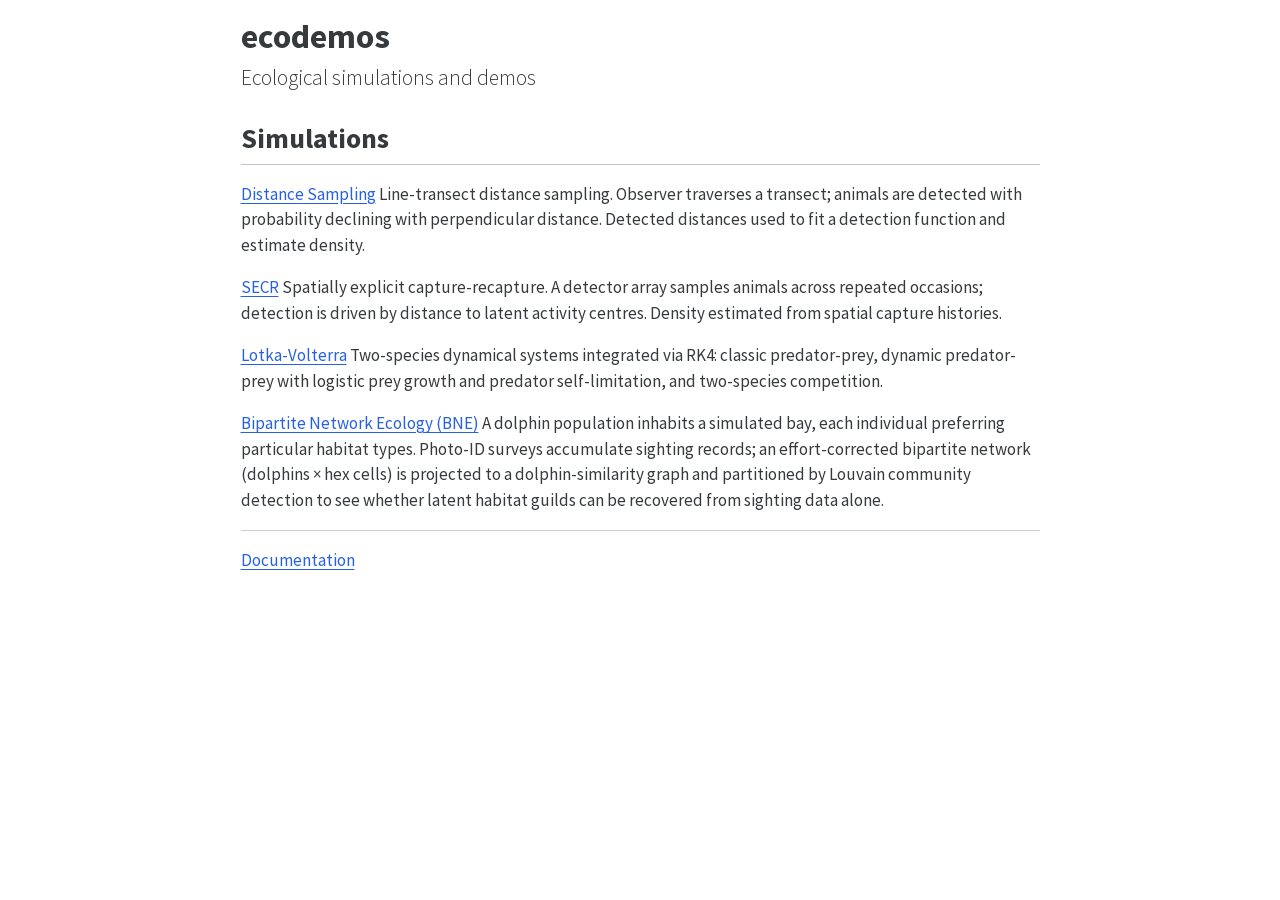
==== commit 0294ee0d: "Add Bipartite Network Ecology (BNE) simulation documentation and implementation - Updated index.html" ====
--- a/index.html
+++ b/index.html
@@ -3073,11 +3073,12 @@
 
 <section id="simulations" class="level2">
 <h2 class="anchored" data-anchor-id="simulations">Simulations</h2>
-<p><strong><a href="./ecodemos/ds/">Distance Sampling</a></strong> Line-transect distance sampling. Observer traverses a transect; animals are detected with probability declining with perpendicular distance. Detected distances used to fit a detection function and estimate density.</p>
-<p><strong><a href="./ecodemos/secr/">SECR</a></strong> Spatially explicit capture-recapture. A detector array samples animals across repeated occasions; detection is driven by distance to latent activity centres. Density estimated from spatial capture histories.</p>
-<p><strong><a href="./ecodemos/lv/">Lotka-Volterra</a></strong> Two-species dynamical systems integrated via RK4: classic predator-prey, dynamic predator-prey with logistic prey growth and predator self-limitation, and two-species competition.</p>
+<p><strong><a href="ds/">Distance Sampling</a></strong> Line-transect distance sampling. Observer traverses a transect; animals are detected with probability declining with perpendicular distance. Detected distances used to fit a detection function and estimate density.</p>
+<p><strong><a href="secr/">SECR</a></strong> Spatially explicit capture-recapture. A detector array samples animals across repeated occasions; detection is driven by distance to latent activity centres. Density estimated from spatial capture histories.</p>
+<p><strong><a href="lv/">Lotka-Volterra</a></strong> Two-species dynamical systems integrated via RK4: classic predator-prey, dynamic predator-prey with logistic prey growth and predator self-limitation, and two-species competition.</p>
+<p><strong><a href="bne/">Bipartite Network Ecology (BNE)</a></strong> A dolphin population inhabits a simulated bay, each individual preferring particular habitat types. Photo-ID surveys accumulate sighting records; an effort-corrected bipartite network (dolphins × hex cells) is projected to a dolphin-similarity graph and partitioned by Louvain community detection to see whether latent habitat guilds can be recovered from sighting data alone.</p>
 <hr>
-<p><a href="./ecodemos/docs/">Documentation</a></p>
+<p><a href="docs/">Documentation</a></p>
 </section>
 
 </main>
